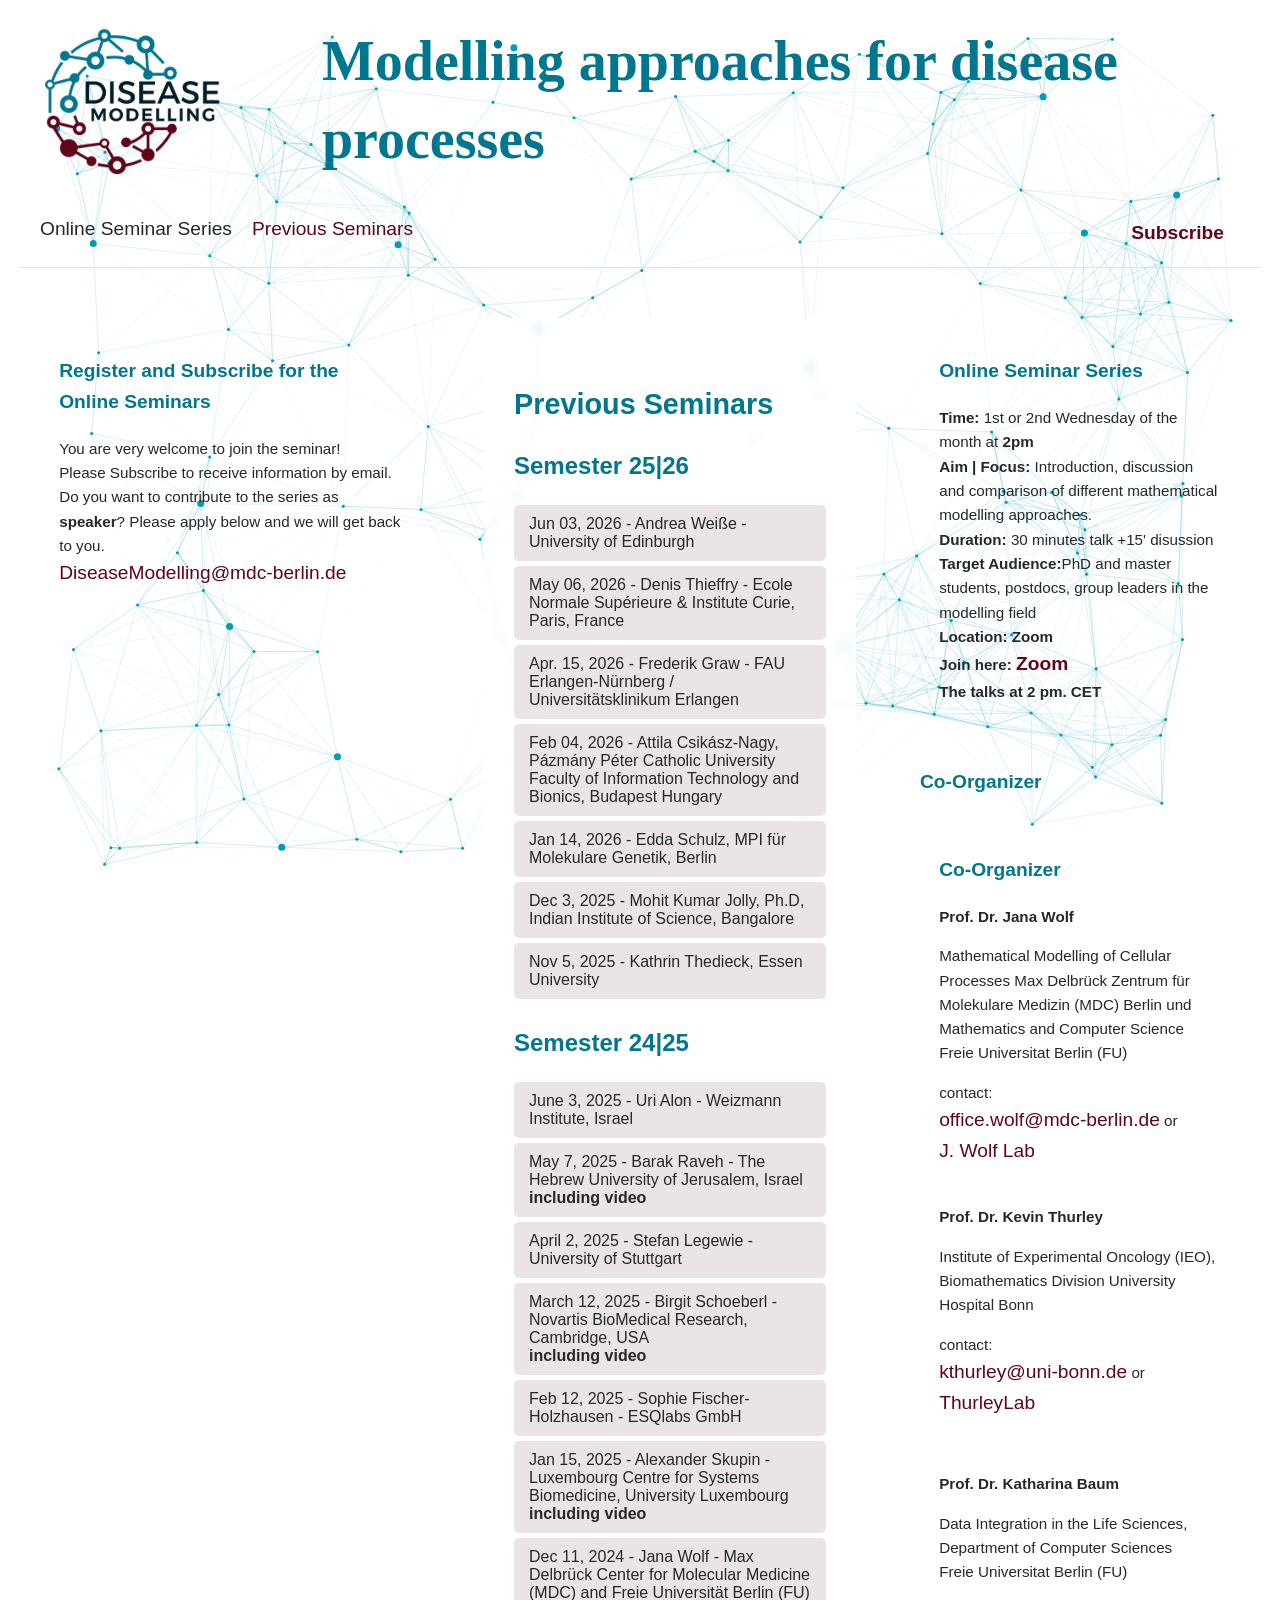
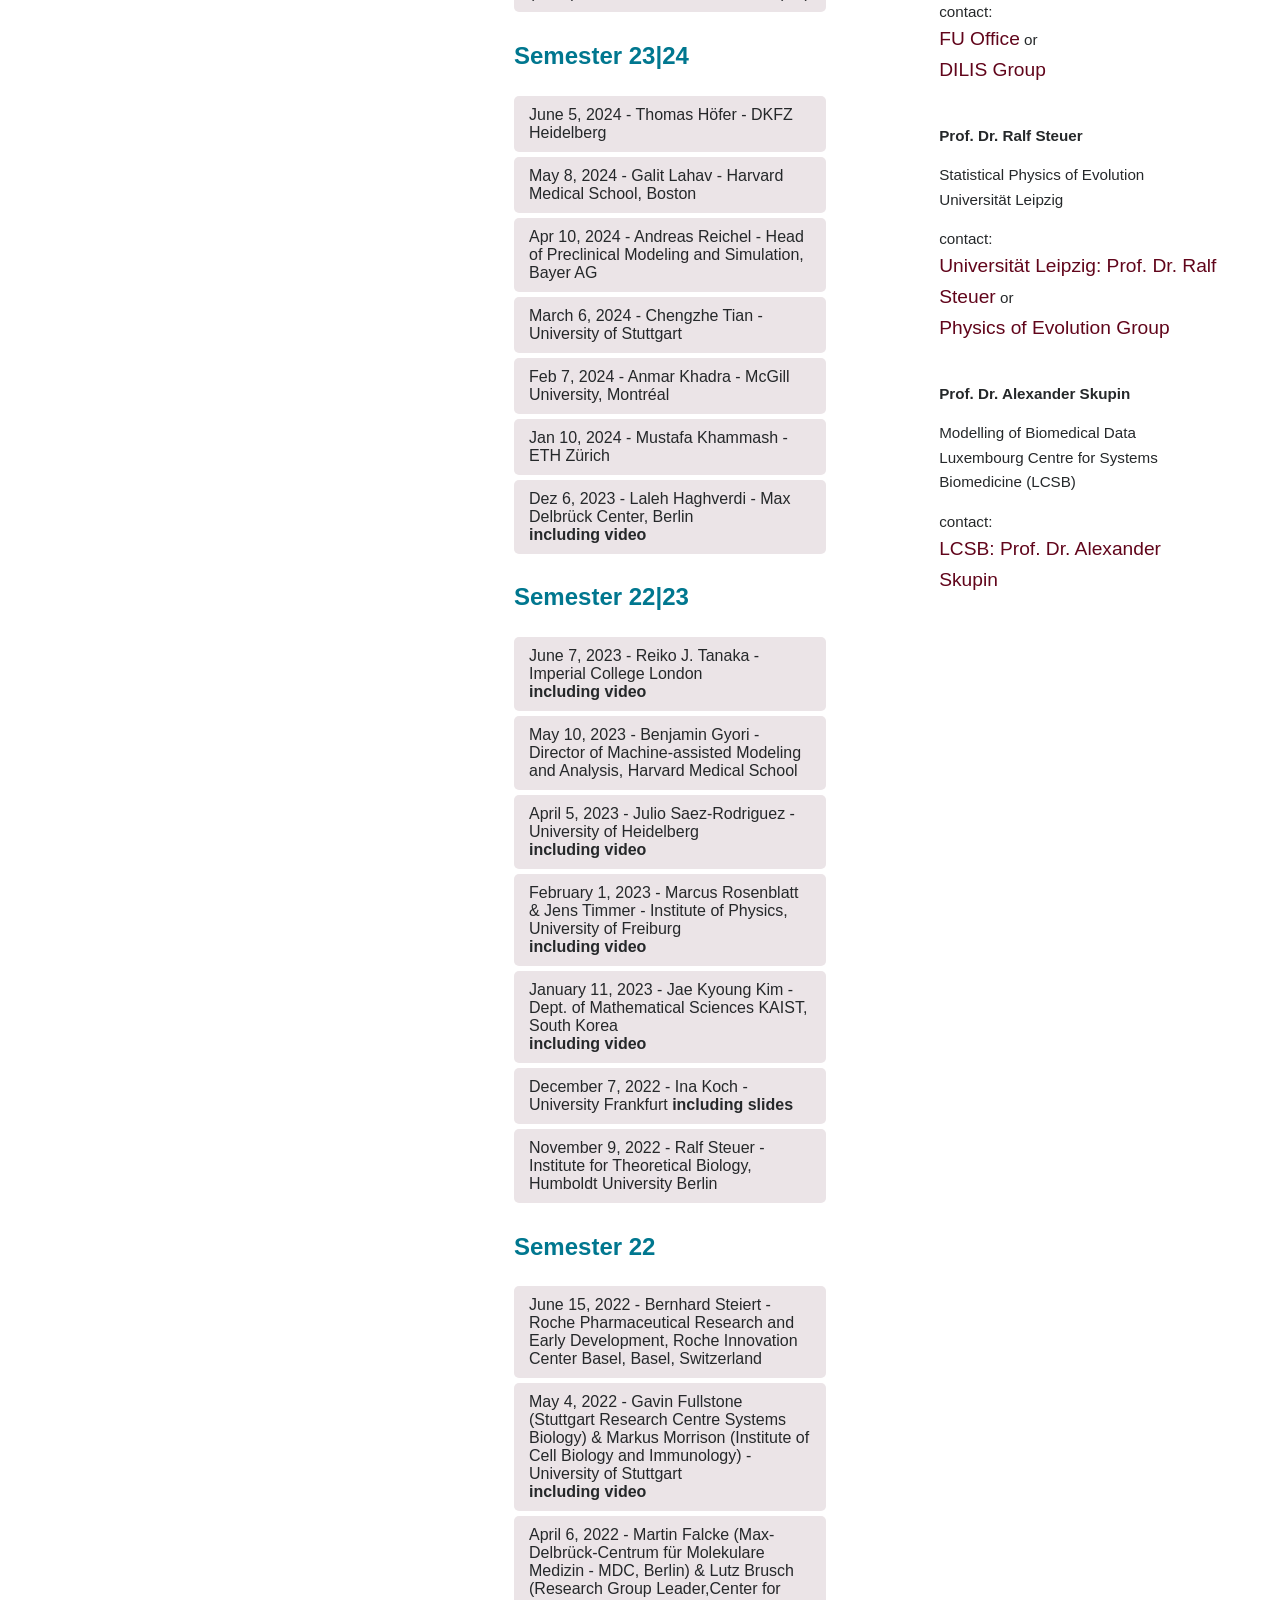
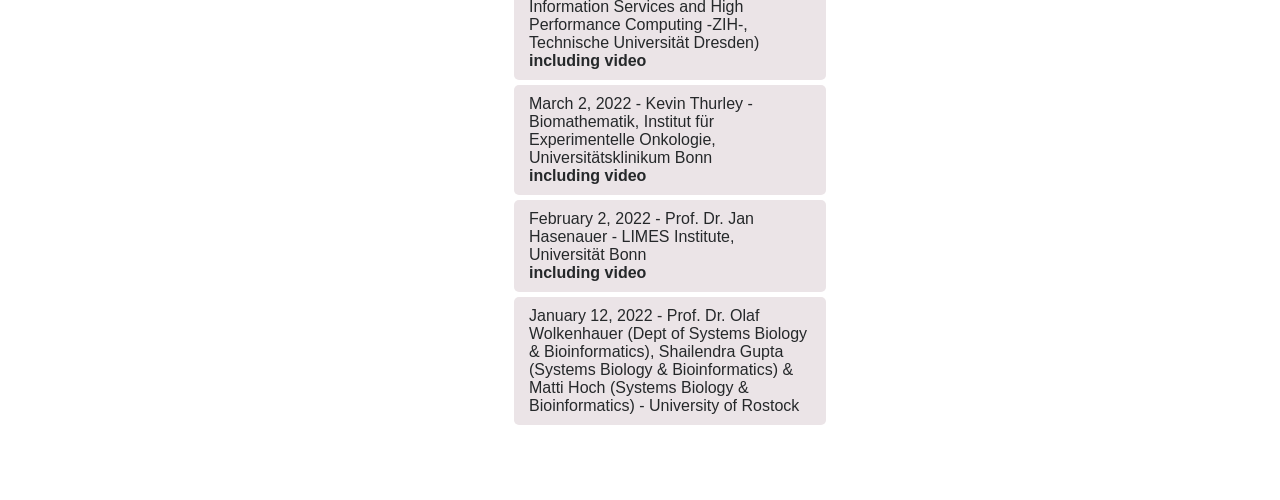
==== docs/Previous-Seminars.html @ eef0dda2 "Update Previous-Seminars.html" ====
<!DOCTYPE html>
<html lang="en">
<head>
    <meta charset="UTF-8">
	<meta name="viewport" content="width=device-width, initial-scale=1.0">
    <title>Previous-Seminars</title>
    <link rel="stylesheet" href="static/css/style.css">
	<!-- Mobile Styles -->
	<link rel="stylesheet" href="static/css/mobile.css" media="screen and (max-width: 1024px)">
</head>

<body>


<!-- Topbar -->
<div class="wrapper">
  <div class="topbar">
    <div class="logo">

      <img class="logo-light"
           src="images/Disease_darkred.png"
           alt="DiseaseModelling Logo">

      <img class="logo-dark"
           src="images/Disease_darkmode.png"
           alt="DiseaseModelling Logo">

      <h1>Modelling approaches for disease processes</h1>

    </div>
  </div>
</div>
  <!-- optional -->

</div>
<!-- Navigation--> 
<nav class="main-nav">
  
    <a class="nav-item "
       href="Online-Seminar-Series.html">
       Online Seminar Series
    </a>
  
    <a class="nav-item active"
       href="Previous-Seminars.html">
       Previous Seminars
    </a>
  
  <a class="nav-item subscribe" href="mailto:DiseaseModelling@mdc-berlin.de">Subscribe</a>
</nav>


<!-- Seitenlayout -->
<div class="page-layout">

  <!-- LINKER BEREICH: Info-Boxen -->
  <aside class="left-info">
    <div class="info-box box-4">
    <p>
    <h3>Register and Subscribe for the Online Seminars</h3>
    You are very welcome to join the seminar!<br>
    Please Subscribe to receive information by email. Do you want to contribute to the series as <strong>speaker</strong>?
    Please apply below and we will get back to you.<br>
    <a href="mailto:DiseaseModelling@mdc-berlin.de">DiseaseModelling@mdc-berlin.de</a>
    </p>
   </div>
  </aside> 

  <!-- MITTE BEREICH: Markdown -->
 <div class="main-content">
    <h1>Previous Seminars</h1>
<h2>Semester 25|26</h2>

<div class="accordion">
          <button class="accordion-button">Jun 03, 2026 - Andrea Weiße - University of Edinburgh</button>
          <div class="accordion-content">
            <p><strong>Location:</strong> Zoom </p>
            <p><strong>Heterogeneity in responses to ribosome-targeting antibiotics mediated by bacterial RNA repair</strong></p>
            <p>RNA repair is critical for cellular function. The Rtc system maintains RNA integrity within the translational machinery of bacteria.</p>
            <p>In <i>E. coli</i>, Rtc expression enables cells to rescue growth and survive treatment by conferring transient resistance to ribosome-targeting antibiotics, yet the mechanisms underpinning this resistance remain obscure.</p>
            <p>Here, we present a computational model of Rtc-regulated repair of translational RNAs. Integrating model predictions with experimental validations, we uncover notable cell-to-cell heterogeneity in rtc expression that impacts on translational capacity, indicating that rtc may induce a form of heteroresistance.</p>
            <p>We moreover identify Rtc targets that may reduce the translational capacity of cells and so potentiate antibiotic effects. Our findings elucidate a complex response underpinning resistance conferred by Rtc, offering alternate routes for addressing resistance in <i>E. coli</i> and other relevant pathogens.</p>
          </div>
        </div>

<div class="accordion">
  <button class="accordion-button"> May 06, 2026 - Denis Thieffry - Ecole Normale Supérieure & Institute Curie, Paris, France </button>
  <div class="accordion-content">
    <p><strong>Location:</strong> <a href="https://mdc-berlin.zoom-x.de/j/64518042731?pwd=amRMmdt6aWBpiXNIidxrbEzr67PYhJ.1">Zoom</a> </p>
    <p><strong>  Reproducible computational modelling of Acute Promyelocytic Leukaemia resistance to Retinoic Acid therapy </strong></p>
	<p> Acute Promyelocytic Leukaemia (APL) arises from an aberrant chromosomal translocation involving the Retinoic Acid Receptor Alpha (RARA) gene, predominantly with the Promyelocytic Leukaemia (PML) or Promyelocytic Leukaemia Zinc Finger (PLZF) genes. <br>
		The resulting oncoproteins block the haematopoietic differentiation program promoting aberrant proliferative promyelocytes. Retinoic Acid (RA) therapy is successful in most of the PML::RARA patients, while PLZF::RARA patients frequently become resistant and relapse.<br>
		Recent studies pointed to various underlying molecular components, but their precise contributions remain to be deciphered. In this respect, we have integrated the main underlying signalling, transcriptional and epigenetic regulatory mechanisms into a mechanistic network model. <br>
		Using a logical formalism, we have demonstrated that this model captures key features of the APL cell responses to RA depending on the genetic background. The explicit inclusion of the histone methyltransferase EZH2 allowed the assessment of its role in the resistance mechanism, distinguishing between its canonical and non-canonical activities. <br>
		The model dynamics was thoroughly analysed using tools integrated in the public software suite maintained by the CoLoMoTo consortium <a href="https://colomoto.github.io/">https://colomoto.github.io/</a>. <br>
		The model serves as a solid basis to assess the roles of novel regulatory mechanisms, as well as to explore novel therapeutical approaches in silico.
    <p><strong><a href="pdf/ThieffryDenis_APL_Modelling_5May2026.pdf" target="_blank">View Presentation (PDF)</a></strong></p>
  </div>
</div>


	 
<div class="accordion">
  <button class="accordion-button"> Apr. 15, 2026 - Frederik Graw - FAU Erlangen-Nürnberg / Universitätsklinikum Erlangen </button>
  <div class="accordion-content">
    <p><strong>Location:</strong> Zoom</p>
    <p><strong>  Deciphering the spatio-temporal dynamics of immune processes </strong></p>
	<p> The development of immune responses in the context of infection, inflammation and malignant diseases represent complex dynamical systems that involve various interacting cell types and processes. 
		Identifying the key processes that determine the generation of successful immune responses and immunotherapeutic approaches requires to decipher the interaction of individual cells and molecular factors across multiple scales in space and time. 
		While advances within experimental techniques and high-throughput data acquisition have increased our ability to study immune processes in an unprecedented level of detail, analysing these data and getting to a mechanistic understanding of the various biological processes involved requires an interdisciplinary approach that combines image analysis, mathematical modelling and improved methods for data analysis.<br>
		In my talk, I will show how combining various biomedical data with data-driven modelling can be used to reveal the interactive dynamics of infection and immunity within tissues, and how spatial factors shape the outcome of these processes. 
	</p>
    <p><strong>  </strong></p>
  </div>
</div>

<div class="accordion">
  <button class="accordion-button">Feb 04, 2026 - Attila Csikász-Nagy, Pázmány Péter Catholic University Faculty of Information Technology and Bionics, Budapest Hungary</button>
  <div class="accordion-content">
    <p><strong>Location:</strong> Zoom</p>
    <p><strong>From Modelling Yeast Cells to Digital Twins for Drug Discovery</strong><p>

    <p> <strong>Abstract:</strong></p>
	This talk will cover two large-scale, spatial stochastic simulations. The first explores yeast colony formation, focusing on cellular interactions and their impact on final colony shape.<br>
	The second investigates protein complex formation, signaling pathway activation, and perturbation by small molecules. <br>
	The simulation results are linked to a deep learning tool for identifying protein targets of small molecules, and a machine learning algorithm that connects molecular-level perturbations in various cell types to organism-level physiological responses. <br>
 
    <p><strong>Biosketch::</strong></p>
    <p>Attila earned his PhD at the Budapest University of Technology and Economics for his work with Béla Novák on mathematical models of cell-cycle regulation.<br>
	  After a brief postdoc in the USA with John Tyson, he led a research group for five years at the Microsoft Research–University of Trento Centre for Computational and Systems Biology and for three years at Fondazione Edmund Mach, both in Italy. <br>
	  From 2012 to 2022, he was a part-time senior lecturer in computational and systems biology at King’s College London. Since 2015, he has worked at Pázmány Péter Catholic University (PPCU) in Hungary, where he leads a systems biology lab studying yeast cells. <br>
	  He has been a full professor and vice-dean for research at PPCU since 2019. That year, he and colleagues founded Cytocast, a PPCU spinout; since 2021, he has served as its CEO, splitting his time between academia and the startup world.
	</p>
  </div>
</div>


	 
<div class="accordion">
  <button class="accordion-button">Jan 14, 2026 - Edda Schulz, MPI für Molekulare Genetik, Berlin</button>
  <div class="accordion-content">
    <p><strong>Location:</strong> Zoom</p>
    <p><strong>From gene titration to dosage compensation: principles of quantitative gene control</strong><p>

    <p> Precise quantitative control of gene activity is essential for human physiology, as evidenced by numerous haplo-insufficient and triplo-sensitive genes and the evolution of sex chromosome dosage compensation mechanisms like X-chromosome inactivation. 
    To experimentally dissect dosage sensitivity, we developed CasTuner, a new epigenome engineering tool that can titrate endogenous gene expression to reveal how dose information is decoded by DNA elements. 
    Here we use CasTuner to investigate how X-chromosomal dosage is sensed to restrict X inactivation to females. Through high-throughput screens, we identified dosage-sensitive X inactivation regulators that govern this female-specificity. To understand how multiple regulators cooperate, we employ dynamic mathematical modeling to compare several model structures for their ability to ensure female-specificity using stochastic simulations. 
    By comparing model simulations with experimental measurements, we reveal a new concept: Two X-linked genes acting as a dosage sensor and feedback regulator cooperate to ensure robust female-specific X inactivation.</p>
  </div>
</div>

<div class="accordion">
  <button class="accordion-button">Dec 3, 2025 - Mohit Kumar Jolly, Ph.D, Indian Institute of Science, Bangalore</button>
  <div class="accordion-content">
    <p><strong>Location:</strong> Zoom</p>
    <p><strong>Interconnected axes of phenotypic plasticity drive cancer cell fitness and worse clinical outcomes</strong><p>

    <p>Phenotypic plasticity is a key driver of metastasis and drug resistance, as it enables cancer cells to adapt reversibly to varying environments without altering their genomic architecture. 
    Different axes of phenotypic plasticity – for instance, metabolic plasticity, lineage switching, immune evasion
    – have been investigated stand-alone, but the mechanisms and implications of their coordination remains unclear. 
    Here, integrating mechanism-based mathematical modeling of underlying regulatory networks with bulk and single-cell transcriptomic data analysis in ER+ breast cancer, we show that these various axes of plasticity function in a coordinated manner, such that the network is composed of two mutually antagonistic “teams” of nodes supporting opposite cellular behaviors. One ‘team’ supports glycolytic, stem-like, hybrid epithelial/mesenchymal or mesenchymal, drug-resistant, and basal-like cell-state, while the other ‘team’ supports oxidative phosphorylation, non-stem-like, epithelial, drug-sensitive, and lumina-like cell-state. Importantly, coordinated activation of more than one axis of plasticity, but not for each axis alone, associates with worse clinical outcomes in TCGA and METABRIC ER+ breast cancer cohorts. Together, these results suggest that cancer cell fitness is enhanced by coordinated switching of cell-state along multiple axes of plasticity simultaneously.</p> 

    <p><strong>Biosketch</strong></p>

    <p>Mohit is an Associate Professor in Department of Bioengineering at Indian Institute of Science, Bangalore.</p> 
    He obtained his Bachelors and Masters from IIT Kanpur and PhD from Rice University, all in Bioengineering.<br>
    <p>His group integrates multi-scale mathematical models and single-cell multi-omics analysis to understand the dynamics of phenotypic plasticity and heterogeneity driving cancer metastasis and drug resistance. 
    He has been honoured as an Outstanding Young Alumnus of both his alma maters – IIT Kanpur (2022) and Rice University (2024). 
    He has received the prestigious ICTP (International Center for Theoretical Physics) 2023 Prize and the coveted Arthur Winfree Prize 2025 by the Society for Mathematical Biology. He is the current Editor-in-Chief of NPJ Systems Biology & Applications.</p>
  </div>
</div>

<div class="accordion">
  <button class="accordion-button">Nov 5, 2025 - Kathrin Thedieck, Essen University</button>
  <div class="accordion-content">
    <p><strong>Location:</strong> Zoom</p>
    <p><strong> Systems approaches to metabolic signaling in cancer: integrating nutrient networks, drug interventions and environmental chemicals to develop predictive markers for therapy response and quality of life</strong><p>

    <p> Prof. Dr. Kathrin Thedieck, Lab for Metabolic Signaling  

    <p> (1) Department Metabolism, Senescence and Autophagy, Research Center One Health Ruhr, University Alliance Ruhr & University Hospital Essen, University Duisburg-Essen, Germany.<p>

    <p> (2) Center of Medical Biotechnology, Faculty of Biology, University Duisburg-Essen, Germany.<p>

    <p> (3) German Cancer Consortium (DKTK), partner site Essen/Duesseldorf, Heidelberg, Germany.<p>

    <p> (4) West German Cancer Center, University Hospital Essen, Essen, Germany.<p>



    In the Lab for Metabolic Signaling at the Research Center One Health Ruhr, we investigate how environmental factors – in particular nutrients and chemical stressors – influence cellular signaling, metabolism and stress responses. Focusing on signaling networks centered on the metabolic master regulator and cancer driver mTOR (mechanistic target of rapamycin), our central goal is to understand the mechanisms via which environmental cues modulate disease course and therapy response in cancer and rare neurodevelopmental conditions. Our research is at the center of a modern molecular understanding of One Health, aiming to elucidate the mode of action via which nutrient status, drug therapies and environmental chemicals that act on the hormone system and metabolism (so called metabolism disrupting chemicals, MDC) impinge on disease-relevant signaling networks and harm human health. To tackle this challenge, we take a multidisciplinary approach that combines mechanistic cell biological and biochemical studies with the development of new analytical approaches for integrated proteo-metabolomics, and systems modeling to integrate data at mechanistic and multi-omics scale [1,2]. With the H2020 MESI-STRAT and BMFTR BALANCE-ET consortia we investigate molecular mechanisms of metabolic signaling and therapy response. In longitudinal breast cancer cohorts, we study the linkage between shifted tumor and whole-body metabolism and long term survivorship, relapse, and quality of life during and after endocrine therapies. Within the PARC consortium, we discover mechanisms of action for MDCs and translate our findings to analytical methods for medium and high throughput screening of the metabolism disrupting potential of chemicals [3]. I will present our latest analytical developments and examples for their application.

    <p> Literature:<p>  

    <p> [1] Finding new edges: systems approaches to MTOR signaling. Heberle et al.. Biochem Soc Trans. 2021 doi: 10.1042/BST20190730. PMID: 33544134<p>

    <p> [2] ODE-based models of signaling networks in autophagy. Galhuber M & Thedieck K Current Opinion in Systems Biology, 2024, doi.org/10.1016/j.coisb.2024.100519.<p>

    <p> [3] Development of new approach methods for the identification and characterization of endocrine metabolic disruptors-a PARC project. Braeuning et al. Front Toxicol. 2023. doi:[10.3389/ftox.2023.1212509](10.3389/ftox.2023.1212509). PMID: 37456981<p>

    <p>Visit <a href="https://metabolic-signaling.eu/">Metabolic-Signaling</a> to find out more about our work.</p>

    <p><strong>Biosketch</strong></p>  

    <p>Kathrin Thedieck</p>  

    <p><strong>Lab for Metabolic Signaling</strong></p>  

    <p>Department Metabolism, Senescence and Autophagy, Research Center One Health Ruhr, University Alliance Ruhr & University Hospital Essen, University Duisburg-Essen, Germany Freiburg Materials Research Center (FMF), University of Freiburg, Germany</p>

    <p><strong>correspondence</strong><a href="mailto:kathrin.thedieck@uni-due.de">kathrin.thedieck@uni-due.de</a> </p>

    <p>K. Thedieck and her team pioneer systems approaches to investigate metabolic signaling through the kinase mTOR, a master regulator of metabolic control in cancer. 
    Her research combines biochemical, analytical and computational methodologies to translate mechanistic understanding into marker panels to detect metabolic stress and improve therapy outcomes.</p>

    <p> Thedieck studied in Münster (DE) and Strasbourg (FR) and received her PhD degree in 2005 at the Helmholtz Centre for Infection Research (HZI) in Braunschweig (DE). 
    As a postdoc she worked with Michael N. Hall in Basel (CH) and became in 2008 group leader at the University of Freiburg (DE). 
    In 2013, she joined the University of Groningen (NL) as an Adjunct Professor for metabolic signaling. In 2019, she chose to accept the chair for Biochemistry at Innsbruck University (AT). 
    Since 2024, K. Thedieck heads the Department for Metabolism, Senescence and Autophagy at the Research Center One Health of the Ruhr Alliance and University Clinic Essen (DE). 
    She continues to coordinate systems oncology consortia, among them the H2020 MESI-STRAT and BMFTR BALANCE-ET focusing on tumor metabolism and personalized therapies in breast cancer. 
    K. Thedieck received numerous calls for professorship, fellowships and prizes including awards from the German TS Foundation (2017) and the Klüh foundation (2024) for her research into new therapies for Tuberous Sclerosis Complex, 
    and the ERC Advanced Grant BEYOND STRESS.</p>

    <p><strong>Find out more on</strong> <a href="https://www.metabolic-signaling.eu/">www.metabolic-signaling.eu</a>.</p>
  </div>
</div>

<h2>Semester 24|25</h2>
<div class="accordion">
  <button class="accordion-button">June 3, 2025 - Uri Alon - Weizmann Institute, Israel</button>
  <div class="accordion-content">
    <p><strong>Location:</strong> Zoom</p>
    <p><strong> Simplifying inflammation and fibrosis </strong><p>

    <p>Fibrosis – or excess scarring – is pathology that cuts across medicine. Preventing and reversing fibrosis is an unmet medical need. 
    In this whiteboard talk, we will present experiments guided by a mathematical model to understand principles of fibrosis. 
    We will see how this helps to identify new targets, which led to two preclinical treatments that reverse fibrosis in mice heart and liver.</p>

    <p><strong>Biosketch:</strong></p> 
    <p><strong>Education:</strong></p>
    <p>1997-1999 Post-Doctoral Fellow with S. LeiblerDept. Molecular Biology,<br>
    Princeton University1992-1996 Ph.D., Physics, <br>
    Weizmann Institute of Science1989 M.Sc., Physics, <br>
    Hebrew University of Jerusalem1986-1989 B.Sc., Physics and Mathematics, <br>
    Hebrew University of Jerusalem</p>
    <p><strong>Employment:</strong></p>
    <p>2000-2004 Senior Scientist, Dept. Molecular Cell Biology (joint membership at Dept. Physics of Complex Systems), <br>
    Weizmann Institueof Science 2004 -Associate Professor, Dept. Molecular Cell Biology (joint membership at Dept. Physics of Complex Systems), <br>
    Weizmann Institueof Science 2008-2010 Visiting Professor, Dept. Systems Biology, <br>
    Harvard Medical School 2008-Full Professor, Dept. Molecular Cell Biology, <br>
    Weizmann Institute of Science</p>

    <p><strong>Teaching experience:</strong></p>
    <p>2000-2008 Developed and taught 'Systems Biology' graduate course, together with N. Barkai, for biology, physics and bioniformaticstracks, Weizmann Institute of Science </p>
    <p><strong>Research Interests:</strong></p>
    <p>Systems Biology. Experimental and theoretical study of protein networks. Design principles of genetic circuits. Physics of biological systems.</p>
  </div>
</div>

<div class="accordion">
  <button class="accordion-button">May 7, 2025 - Barak Raveh - The Hebrew University of Jerusalem, Israel<br> <strong>including video </strong> </button>
  <div class="accordion-content">
    <p><strong>Location:</strong> Zoom</p>
    <p><strong> Bayesian metamodeling of complex biomolecular processes in living cells </strong><p>

    <p>Bayesian metamodeling is a divide-and-conquer approach for the integrative modeling of complex biological systems and processes. 
    Instead of constructing a single centralized model based on all available data, we statistically couple a set of input models, each leveraging distinct data types and mathematical representations. 
    Through this modularity, we can combine models that describe different facets of the system across multiple scales and levels of granularity. 
    For example, we can integrate a network model based on protein-protein interaction data, a molecular simulation based on biochemical data, and a mathematical model based on electrophysiological data. 
    We illustrate the benefits and practical challenges of Bayesian metamodeling for modeling two complex cellular processes. 
    In the context of transport between the cytoplasm and the nucleus, Bayesian metamodeling bridges the gap between transport through individual nuclear pore complexes and an entire cell, thereby resolving disparities between experimental data and computational predictions. 
    In the context of T-cell signaling, Bayesian metamodeling unravels the dynamic nanoscale organization of molecules at the immune synapse during the initial stages of T-cell activation by foreign antigens, as discerned from high-resolution imaging data, revealing microscopic mechanisms underlying swift, accurate, precise, and robust immune response. 
    By embracing a decentralized approach to the integrative modeling process, Bayesian metamodeling yields more comprehensive, precise, and accurate descriptions, effectively contextualizing input models, resolving conflicting information, and, crucially, 
    fostering collaborative scientific inquiry by providing a robust framework for sharing expertise, resources, data, and models.</p>

    <p><strong>Biosketch:</strong></p> 
    <p>Barak Raveh is a senior researcher in the School of Computer Science and a member of the Computational Biology Program at the Hebrew University of Jerusalem, where his lab develops integrative, multiscale modelling approaches for dynamic biological systems. 
    Previously, he completed his post-doctoral training with Andrej Sali at the University of California, San Francisco, developing integrative modeling methodologies and applying then to study nucleocytoplasmic transport. 
    He earned his PhD jointly at the Hebrew University’s Department of Molecular Genetics and Tel Aviv University’s School of Computer Science, working with Ora Schueler-Furman and Dan Halperin on Rosetta-based algorithms for peptide–protein docking and protein motion. 
    Earlier, he obtained an MSc in Computational Biology from the Weizmann Institute under Gideon Schreiber and Ronen Basri, following a BSc in Computational Biology from the Hebrew University.</p>

    <p><strong>Video embedden!!!</strong></p> 
  </div>
</div>

<div class="accordion">
  <button class="accordion-button">April 2, 2025 - Stefan Legewie - University of Stuttgart </button>
  <div class="accordion-content">
    <p><strong>Location:</strong> Zoom</p>
    <p><strong> Modeling the deregulation of alternative splicing in disease </strong><p>

    <p>Alternative pre-mRNA splicing is an essential step in human gene regulation, and mutation- induced aberrant splicing is frequently found in diseases and therapy resistance. 
    Splicing regulation is highly dependent on sequence and cellular context, posing a challenge to predict outcomes of splicing-related disease mutations. 
    In my talk, I will outline how we use kinetic modeling to derive the underlying quantitative principles, describing splice site competition and downstream effects on a wide spectrum of splice isoforms. 
    These models are trained based on high-throughput mutagenesis and genome-wide RNA sequencing data to identify cis-acting mutations and trans-acting RNA-binding proteins that contribute to tumorigenesis, cancer therapy resistance and retinopathies. 
    Taken together, our mechanistic models provide insights into context-dependent complex isoform changes and cryptic splice site activation in health and disease.</p>

    <p><strong>Biosketch:</strong></p> 
    <p>Stefan Legewie studied Biochemistry and did his PhD in Biophysics with Hanspeter Herzel at the Humboldt University of Berlin, focusing on mathematical modeling of signaling pathways. 
    After a brief stay at the German Cancer Research Center, he moved to the newly founded Institute of Molecular Biology (IMB) in Mainz as an independent research group leader. 
    Since 2020 he is Professor for Systems Biology at the University of Stuttgart. His research focuses on the quantitative analysis of gene expression, covering the regulation of alternative splicing and cellular decision making in the TGFb/SMAD signaling pathway.</p>

  </div>
</div>

<div class="accordion">
  <button class="accordion-button">March 12, 2025 - Birgit Schoeberl - Novartis BioMedical Research, Cambridge, USA<br> <strong>including video</strong> </button>
  <div class="accordion-content">
    <p><strong>Location:</strong> Zoom</p>
    <p><strong> The Critical Role of Mechanistic Disease Understanding in Drug Development </strong><p>

    <p> In the rapidly evolving landscape of drug development, a deep mechanistic understanding of disease biology is paramount. 
        QSP modeling integrates biological, pharmacological, and clinical data to create comprehensive, mechanistic models of disease. 
        These models enable researchers to simulate and predict the behavior of complex biological systems, providing invaluable insights into disease progression and drug interactions. 
        By leveraging QSP models, we can evaluate potential therapeutic targets, optimize drug design, dosing regimens, and predict patient-specific responses.
        This talk will explore the  role of Quantitative Systems Pharmacology (QSP) models of disease and their impact on the drug development process. </p>

    <p><strong>Biosketch:</strong></p> 
    <p>  Birgit Schoeberl is the Global Head of Modeling and Simulation and Data Science at Novartis BioMedical Research in Cambridge, USA. 
    Her team focuses on leveraging Machine Learning/Artificial Intelligence (ML/AI), Quantitative Systems Pharmacology, and Physiologically Based Pharmacokinetic (PBPK) modeling to accelerate the discovery and clinical development of novel drug candidates. 
    Currently, she is also leading the GenAI initiatives across Biomedical Research. Prior to Novartis Birgit worked for GNS Healthcare and was a founding member of Merrimack Pharmaceuticals. 
    She holds a Ph.D. in Biological Engineering from the Max-Planck Institute in Magdeburg, Germany, and completed a postdoctoral fellowship at MIT. 
    Throughout her career, she has been passionate about integrating diverse computational approaches into the drug development process.</p>
    <p><strong>Video</strong></p>
    <figure class="video-figure">
      <video class="content-video" controls>
      <source src="../../static/videos/my_video.mp4" type="video/mp4">
      Dein Browser unterstützt dieses Video nicht.
      </video>
      <figcaption>My caption text here</figcaption>
    </figure>
  </div>
</div>

<div class="accordion">
  <button class="accordion-button">Feb 12, 2025 - Sophie Fischer-Holzhausen - ESQlabs GmbH</button>
  <div class="accordion-content">
    <p><strong>Location:</strong> Zoom</p>
    <p><strong> Physiologically based kinetic modeling for maternal and female reproductive health </strong><p>

    <p> The women’s health gap refers to the inequities in healthcare between women and men, ranging from healthcare access to the research and limited understanding of sex-specific health needs.
      This presentation aims to demonstrate how Physiologically Based Kinetic (PBK) models can be effectively tailored to female physiology. 
      PBK offers a mechanistic framework for simulating absorption, distribution, metabolism, and excretion (ADME) processes while accounting for female-specific physiological and anatomical characteristics. 
      Through two examples, this presentation will illustrate how this modelling approach can be leveraged to address critical gaps in women’s health research. </p>
    <p> 1.  Pregnancy-PBK (p-PBK) modeling: PBK modeling serves as a valuable tool to predict maternal and fetal exposure to xenobiotic and endobiotic compounds. 
      These predictions have various applications. In drug development, p-PBK modeling can support dose optimization for pregnant populations. 
      Additionally, p-PBK models can aid in assessing the risks of chemical exposure during gestation. 
      We developed a framework for PBK modelling, available in the Open Systems Pharmacology Suite, that provides different complexities of fetal model structure and can account for growth of maternal and fetal organs during long-term exposure/treatments.
    </p>
    <p> 2.  Female reproductive tract (FRT) PBK modeling: Incorporating a detailed representation of the physiology and anatomy of the female reproductive tract can enhance the development of drugs administered via vaginal and uterine routes as well as systemic treatments where the FRT is the target. 
    To support drug development —whether the FRT is central to the drug delivery route or presents the target tissue—we are developing a detailed PBK model of the female reproductive tract, which we are validating with levonorgestrel. Both examples highlight how PBK modeling can address critical gaps in women’s health, from optimizing drug dosing during pregnancy to enhancing treatments targeting the female reproductive tract. 
    Applications extend to rationalizing risk-assessment, studying preeclampsia, microbiome-drug interactions, hormonal fluctuations, and postmenopausal changes, supporting personalized medicine and advancing women’s healthcare.
    </p>

    <p><strong>Biosketch:</strong></p> 
    <p>  Sophie Fischer-Holzhausen, PhD, is a Scientist in Systems Pharmacology at ESQlabs. Her work focuses on advancing computational modeling approaches to address questions in women’s health. </p>
    <p>  In 2019, Sophie graduated with a master’s degree in Biophysics from Humboldt University Berlin. During her studies, she began exploring the intersection between computational science and female physiology, working on a systems biology approach to investigate the regulation of the human menstrual cycle </p>
    <p>  After graduation, Sophie got the opportunity to continue working in this field by joining the Institute of Informatics at the University of Bergen, Norway, as a PhD candidate. 
    Supervised by Prof. Susanna Röblitz, she contributed to the development and extension of mathematical models describing the endocrine regulation of the female reproductive system. 
    In early 2023, Sophie submitted her PhD thesis, "A Matter of Timing – A Modeling-Based Investigation of the Dynamic Behavior of Reproductive Hormones in Girls and Women." - just in time to join AstraZeneca as a Pharmacometrician. 
    Her PhD research included studies demonstrating the potential applications of menstrual cycle models in clinical and pharmaceutical settings, as well as methodological advancements in parameterizing complex models despite limited data availability. </p>
    <p>  In early 2024, she transitioned to ESQlabs, where she now focuses on projects related to female-specific health concerns. 
    Sophie is not only advancing physiologically based kinetic (PBK) modeling strategies but also promotes modeling and simulation to enhance women’s health. </p>

  </div>
</div>

<div class="accordion">
  <button class="accordion-button">Jan 15, 2025 - Alexander Skupin - Luxembourg Centre for Systems Biomedicine, University Luxembourg<br> <strong>including video</strong> </button>
  <div class="accordion-content">
    <p><strong>Location:</strong> Zoom</p>
    <p><strong> Multiscale biology in Parkinson’s disease </strong><p>

    <p> Parkinson’s disease (PD) is the second most prevalent neurodegenerative disease characterized by the loss of dopaminergic neurons in the substantia nigra pars compacta.  Despite intense research our understanding of the underlying disease mechanisms are still incomplete. 
    The talk will showcase how multiscale biology approaches combining longitudinal multiomics experiments of PD patient derived induced pluripotent stem cells with subsequent data integration and mechanistic modelling allows for new insight into disease development. 
    From experimental data, we identify an underlying core network of PD consisting of known and new disease pathways including new candidates for intervention strategies. Two major impairments are mitochondrial dysfunction and dysregulation of calcium signaling. 
    To investigate the crosstalk between these two essential pathways in neurodegeneration, we performed mechanistic multiscale modelling, thermodynamic characterization, and validation experiments to identify an optimal regime for the energetics of cell regulation. </p>

    <p><strong>Video embedden!!!</strong></p>
  </div>
</div>

<div class="accordion">
  <button class="accordion-button">Dec 11, 2024 - Jana Wolf - Max Delbrück Center for Molecular Medicine (MDC) and Freie Universität Berlin (FU) </button>
  <div class="accordion-content">
    <p><strong>Location:</strong> Zoom</p>
    <p><strong> Modeling Signal Transduction and Gene Expression in Cancer: From Information Processing to Patient Specific Models </strong><p>

    <p>Signaling pathways regulate the response of cells to external stimuli and can lead to changes in cell fate, e.g. from apoptosis to survival. 
    Important examples are the NF-κB and p53 pathways, both of which are critically involved in the regulation of cell fate decisions after DNA damage and involved in tumor development and treatment. 
    I will here concentrate on models of the NF-kB pathway, discuss the regulation properties underlying complex dynamics and address the elucidation of the cross-talk between the NF-κB and p53 pathway by applying a sub-population-based modeling approach using single cell time-resolved data. 
    I will bridge from the understanding of individual signaling pathways to disease- and patient-specific models with a focus on Diffuse Large B Cell Lymphoma (DLBCL). 
    Important points to address are how to expand and merge pathway models, map disease alterations and derive patient-specific models. </p>


  </div>
</div>

<h2>Semester 23|24</h2>
<div class="accordion">
  <button class="accordion-button">June 5, 2024 - Thomas Höfer - DKFZ Heidelberg </button>
  <div class="accordion-content">
    <p><strong>Location:</strong> Zoom</p>
    <p><strong> Therapy Guided by p53 Dynamics in Single Cells </strong><p>

    <p> Mutations continuously accumulate in somatic tissues and may become selected to drive clonal growth. 
    Typically, we only observe an end result of this evolutionary process – a malignant tumor. 
    In this talk, I will introduce mathematical inference approaches my group has developed to reconstruct the evolutionary dynamics of individual tumors, focusing on cancers of the nervous and hematopoietic systems. 
    Our findings shed light on homeostatic mechanisms that prevent the selection of oncogenic drivers in normal renewing tissues and on the nature of selection pressures encountered by evolving tumors. 
    I will provide an example of how insight into tumor evolution can inform treatment decisions. </p>
  </div>
</div>

<div class="accordion">
  <button class="accordion-button">May 8, 2024 - Galit Lahav - Harvard Medical School, Boston </button>
  <div class="accordion-content">
    <p><strong>Location:</strong> Zoom</p>
    <p><strong> Somatic evolution of cancer: From inference to intervention </strong><p>

    <p> Individual human cancer cells often show different responses to the same treatment. 
    In this talk I will share the quantitative experimental approaches my lab has developed for studying the fate and behavior of human cells at the single-cell level. 
    I will focus on the tumor suppressor protein p53, a transcription factor controlling genomic integrity and cell survival. 
    In the last several years my lab has established the dynamics of p53 (changes in its levels over time) as an important mechanism controlling gene expression and cellular outcomes. 
    Specifically, DNA double strand breaks trigger a series of p53 oscillations  allowing DNA repair and recovery, while modulation of p53 dynamics into a sustained response activates genes in terminal programs, including apoptosis and senescence. 
    I will present recent studies from the lab demonstrating how studying the p53 response toradiation and chemotherapy in single cells can guide the design and schedule of combinatorial therapy. 
    I will also present new findings suggesting that p53's post-translational modification state is altered between its first and second pulses of  expression, and the effects these have on gene expression programs over time. </p>
  </div>
</div>

<div class="accordion">
  <button class="accordion-button"> Apr 10, 2024 - Andreas Reichel - Head of Preclinical Modeling and Simulation, Bayer AG </button>
  <div class="accordion-content">
    <p><strong>Location:</strong> Zoom</p>
    <p><strong> Transforming the discovery and development of targeted protein degraders through application of a comprehensive PK/PD modeling framework </strong><p>

    <p> Targeted protein degradation is an emerging new therapeutic concept that attracts an enormous interest with currently more than twenty compounds in clinical trials. 
    As opposed to conventional target protein inhibitors, it is characterized by a much more complex mode of action with simultaneous kinetics of the drug molecule as well as the target protein, followed by the dynamics of ternary complex formation and target degradation and the subsequent downstream pharmacological responses. 
    The simultaneous occurrence of these processes requires integrative PK/PD modeling to fully comprehend and predict the actions and effects of targeted protein degraders. 
    We therefore have developed a comprehensive mechanistic PK/PD modeling framework that, starting with accurate description of biochemical and cellular degradation in vitro data, allows a priori predictions of target protein degradation profiles in vivo as rational guidance in degrader projects. 
    Our predictions have become a key component of the design of in vivo studies aimed to demonstrate target degradation in animal PD models. 
    They facilitate the optimization and selection of <br>
    i) the most suitable compounds,<br>
    ii) the doses and schedules with the highest likelihood for reaching the desired effect level, and <br>
    iii) the optimal time points for measuring PK and PD. <br>
    The talk will introduce the transformative power of the modeling framework using case examples which illustrate its application for compound progression and the translational understanding of targeted protein degraders. </p>

  </div>
</div>

<div class="accordion">
  <button class="accordion-button"> March 6, 2024 - Chengzhe Tian - University of Stuttgart </button>
  <div class="accordion-content">
    <p><strong>Location:</strong> Zoom</p>
    <p><strong> Towards a single-cell longitudinal characterization of cancer therapeutic resistance </strong><p>

    <p> Despite the increasing number of effective anti-cancer therapies, successful treatment is limited by the development of drug resistance. 
    While the contribution of genetic factors to drug resistance is undeniable, little is known about how drug-sensitive cells first evade drug action to proliferate in drug. 
    Here we track the responses of thousands of single melanoma cells to BRAF inhibitors and show that a subset of cells escapes drug via non-genetic mechanisms within the first three days of treatment. 
    Cells that escape drug rely on ATF4 stress signaling to cycle periodically in drug, experience DNA replication defects leading to DNA damage, and yet out-proliferate other cells over extended treatment. 
    Together, our work reveals just how rapidly melanoma cells can adapt to drug treatment, generating a mutagenesis-prone subpopulation that expands over time. </p>

  </div>
</div>

<div class="accordion">
  <button class="accordion-button"> Feb 7, 2024 - Anmar Khadra - McGill University, Montréal </button>
  <div class="accordion-content">
    <p><strong>Location:</strong> Zoom</p>
    <p><strong> Characterizing Neural Signaling in Neuropathic Pain Using Computational Modeling </strong><p>

    <p>  Neuropathic pain is a complex condition with a huge unmet medical need. 
    Owing to our incomplete understanding of its perplexing pathology, current therapeutic strategies for treating neuropathic pain remain limited in their efficacy. 
    Computational modeling has emerged as a promising tool to unravel the intricate neural mechanisms underlying neuropathic pain; it has significantly advanced our knowledge of the molecular, cellular, and neural network-level signaling pathways underpinning the disease. 
    The integration of this approach with experimental methods has indeed yielded crucial insights into neuropathic pain pathophysiology, with great potential to inform novel pharmacological and neurostimulation-based treatments for the disease. 
    In this talk, I will provide an overview of our recent computational modeling work that has allowed us to define the role of certain ionic currents in altering neural responses implicated in neuropathic pain. </p>

  </div>
</div>

<div class="accordion">
  <button class="accordion-button">Jan 10, 2024 - Mustafa Khammash - ETH Zürich</button>
  <div class="accordion-content">
    <p><strong>Location:</strong> Zoom</p>
    <p><strong> The Architecture of Biological Adaptation: Deciphering the Balancing Acts Behind Health and Disease </strong><p>

    <p> This presentation delves into the concept of 'robust perfect adaptation' in biological systems, a fundamental mechanism enabling organisms to maintain homeostasis amidst diverse environmental stimuli. 
    We explore how this adaptive resilience is pivotal for health, with its failure often leading to disease states. 
    Focusing on Calcium homeostasis as a case study, the talk will elucidate the essential structural constraints in biological networks that facilitate robust adaptation. 
    These constraints represent universal principles governing biological function and adaptation. 
    The discussion extends to the implications of these findings in systems and synthetic biology, emphasizing the potential to transcend specific system implementations. 
    By understanding the underlying principles of biological adaptation, we can gain comprehensive insights into regulatory complexities in both health and disease. </p>

  </div>
</div>

<div class="accordion">
  <button class="accordion-button"> Dez 6, 2023 - Laleh Haghverdi - Max Delbrück Center, Berlin<br> <strong>including video</strong> </button>
  <div class="accordion-content">
    <p><strong>Location:</strong> Zoom</p>
    <p><strong> Inference of temporal dynamics from single-cell high-throughput data </strong><p>

    <p> For several biological processes e.g., development, cell differentiation and disease progression, researchers are interested in understanding the temporal sequence of molecular events, and how they lead to certain final observations on the system. 
    I will discuss a few approaches of dynamical inference from one or a few snapshots of high-throughput single-cell measurements, covering cell state velocities, and response pseudotime inference from time-series data in our recent publications. </p>
    <p><strong> EMBEDD VIDEO!!! </strong></p>
  </div>
</div>

<h2>Semester 22|23</h2>
<div class="accordion">
  <button class="accordion-button"> June 7, 2023 - Reiko J. Tanaka - Imperial College London<br> <strong>including video</strong> </button>
  <div class="accordion-content">
    <p><strong>Location:</strong> Zoom</p>
    <p><strong> From mechanisms to prediction: Designing personalised treatment strategies for eczema </strong><p>

    <p> Atopic dermatitis (or eczema, AD) is the most common inflammatory skin disease characterised by inflamed, dry and itchy skin leading to substantial quality of life impairment and significant socioeconomic impact. 
    Designing personalised treatment strategies for AD is challenging, given the apparent unpredictability and large variation in AD symptoms and treatment responses within and across individuals. 
    A first step toward developing personalised treatment strategies is to better predict the consequences of possible treatments at an individual level, rather than at population level, to deal with the variability across patients.</p>
    <p> We developed a mechanistic model of AD pathogenesis which provided a coherent mechanistic explanation of the dynamic onset, progression, and prevention of AD, as a result of interactions between skin barrier, immune responses and environmental stressors. 
    Model predictive control using the mechanistic model suggested a possibility for designing personalized treatment strategies. 
    We also adapted the structure of the mechanistic model to real patient data and developed a Bayesian mechanistic model tailored to each individual, that can predict the next day’s AD severity score given their score and treatments used on that day. </p>
    <p> I would like to discuss hopes and challenges in designing personalized treatment strategies, for which detailed dynamic data is required but not often available.</p>
    <figure class="video-figure">
      <video class="content-video" controls>
      <source src="../static/videos/13_eMed Seminar_Tanaka_ June 07 2023.mp4" type="video/mp4">
      Dein Browser unterstützt dieses Video nicht.
      </video>
      <figcaption>Video</figcaption>
    </figure>
  </div>
</div>

<div class="accordion">
  <button class="accordion-button"> May 10, 2023 - Benjamin Gyori - Director of Machine-assisted Modeling and Analysis, Harvard Medical School </button>
  <div class="accordion-content">
    <p><strong>Location:</strong> Zoom</p>
    <p><strong> Scaling up mechanistic modeling of disease processes using automated knowledge assembly </strong><p>

    <p> Computational models of biological mechanisms take substantial human effort to construct and rarely scale to the level of omics datasets, while statistical approaches often do not make use of prior knowledge about mechanisms. 
    At the same time, scientific knowledge is rapidly evolving with about 1.4 million new publications in biomedicine per year. 
    To address these challenges, I present INDRA, an automated knowledge assembly system that integrates multiple text-mining approaches to process scientific literature combined with human-curated databases. 
    INDRA standardizes knowledge extracted from these sources, systematically corrects errors, resolves redundancies, infers missing information, and introduces explicit probability models and machine-learned estimators of confidence to create a coherent knowledge base, up to the scale of all available literature. 
    Detailed simulation models, causal networks, and knowledge graphs are generated from this assembled knowledge to support further analysis. I will present applications of this technology to explaining cancer gene co-dependency data and constructing explanations for experimental observations of drug response in multiple disease areas. 
    This opens up directions toward increasingly automating the scientific discovery cycle with the help of machines building and using models and recognizing surprising observations or proposing new hypotheses. </p>

  </div>
</div>

<div class="accordion">
  <button class="accordion-button"> April 5, 2023 -  Julio Saez-Rodriguez - University of Heidelberg<br> <strong>including video</strong> </button>
  <div class="accordion-content">
    <p><strong>Location:</strong> Zoom</p>
    <p><strong> Dynamic logic models complement machine learning for personalized medicine </strong><p>

    <p>  Multi-omics technologies, and in particular those with single-cell and spatial resolution, provide unique opportunities to study the deregulation of intra- and inter-cellular signaling processes in disease. 
    I will present recent methods and applications from our group toward this aim, focusing on computational approaches that combine data with biological knowledge within statistical and machine learning methods. 
    This combination allows us to increase both the statistical power of our analyses and the mechanistic interpretability of the results. These approaches allow us to identify key processes, that can be in turn studied in detailed with dynamic mechanistic models. 
    I will then present how cell-specific logic models, trained with measurements upon perturbations, can provides new biomarkers and treatment opportunities. 
    Finally, I will show how, using novel microfluidics-based technologies, this approach can also be applied directly to biopsies, allowing to build mechanistic models for individual cancer patients, and use these models to prose new therapies.</p>
    <figure class="video-figure">
      <video class="content-video" controls>
      <source src="../static/videos/eMed_Saez Reodriguez_23 04 05.mp4" type="video/mp4">
      Dein Browser unterstützt dieses Video nicht.
      </video>
      <figcaption></figcaption>
    </figure>

  </div>
</div>

<div class="accordion">
  <button class="accordion-button"> February 1, 2023 - Marcus Rosenblatt & Jens Timmer - Institute of Physics, University of Freiburg<br> <strong>including video</strong> </button>
  <div class="accordion-content">
    <p><strong>Location:</strong> Zoom</p>
    <p><strong> Mechanistic insights into sensitization and desensitization of the Interferon α signal transduction pathway </strong><p>

    <p>   As a key component of the innate immune system, Interferon alpha (IFNα) orchestrates the antiviral response in hepatocytes. 
    The IFNα signal transduction pathway is known to desensitize upon activation which constitutes a major problem for the usage of IFNα as treatment against chronic viral infections or as an anti-tumor drug. 
    However, the mechanisms that lead to this desensitization remain poorly understood.<br>
    Here, an ODE model is presented that describes the biochemical reaction network of IFNα signaling in different hepatoma cell lines as well as primary human hepatocytes (PHH). 
    The calibrated model shows that besides a dose-dependent desensitization mediated by the negative feedback components SOCS1 and USP18 that act at the receptor level, the signaling pathway can also show (hyper-)sensitization in consequence of an upregulation of the intra-cellular components IRF9 and STAT2.<br>
    The model predicted the dose-dependent dynamics of transcriptionally active complexes in the signaling pathway and their effect on mRNA production, as shown by independent validation experiments. Furthermore, the model-based analysis of measurement data from PHH unraveled that each cell system establishes a particular dose-depending sensitization behavior whose shape is strongly determined by the abundance of the feedback components USP18 and STAT2. 
    We show that our findings help to understand the dynamics of production of Interferon Stimulated Genes (ISGs) which exert numerous antiviral effector functions, and serve as a basis for a patient-individual optimization of the antiviral response upon IFNα stimulation.<br>
    </p>
    <p><strong> VIDEO embedden! </strong></p>
  </div>
</div>

<div class="accordion">
  <button class="accordion-button"> January 11, 2023 - Jae Kyoung Kim - Dept. of Mathematical Sciences KAIST, South Korea<br> <strong>including video</strong> </button>
  <div class="accordion-content">
    <p><strong>Location:</strong> Zoom</p>
    <p><strong> Modeling and Inference for Biological Systems with Hidden Components </strong><p>

    <p>   Despite dramatic advances in experimental techniques, many facets of intracellular dynamics remain hidden or can be measured only indirectly. 
    In this talk, I will describe strategies to develop mathematical models with hidden parts: replacement of hidden components with either time delay or quasi-steady-state. 
    Then, I will illustrate how the simplification with the time delay can be used to understand the processes of protein synthesis, which involves multiple steps such as transcription, translation, folding, and maturation, but typically whose intermediates proteins cannot be measured. 
    Furthermore, I will illustrate how the simplification with the quasi-steady-state can be used to develop an accurate method to estimate drug clearance, which occurs in multiple steps of metabolism, which greatly improved the canonical approach used in more than 65,000 published papers for last 30 years. 
    Finally, I will describe an inference method, GOBI (General Model-based Inference), that identifies hidden regulatory biochemical connections from time-series data. 
    This method adopts the advantage of model-free inference methods (broad applicability) and model-based inference methods (accuracy). 
    </p>
    <p><strong> VIDEO embedden! </strong></p>
  </div>
</div>

<div class="accordion">
  <button class="accordion-button"> December 7, 2022 -  Ina Koch - University Frankfurt <strong>including slides</strong> </button>
  <div class="accordion-content">
    <p><strong>Location:</strong> Zoom</p>
    <p><strong> Semi-quantitative modeling in systems biology: the Petri net formalism </strong><p>

    <p> Modeling disease pathways requires the integration of various data of different type and quality. Whereas the data needed for deterministic approaches, such as ODE-based modeling, are often rare or not available, a huge amount of qualitative data have been generated by high-throughput methods in the last years. This causes the need for developing and applying new modeling approaches. Besides Boolean modeling, semi-quantitative modeling using Petri nets has been successfully applied to model biochemical systems, covering metabolic systems, signal transduction pathways, gene-regulatory pathways and hybrid systems.<br>
        In the talk, we will first introduce the basics of the Petri net formalism and its static and dynamic analysis techniques. 
        The techniques range from basic graph-theoretical considerations and integer linear programming techniques to dynamic simulations. 
        We will focus on invariant-based analysis approaches, in particular on transition invariants and Manatee invariants. 
        We will illustrate the introduced terms using a case study of signal transduction in the NF-kB pathway before considering an exhaustive Petri net model of the TNFR1-induced signaling pathway, which covers cell survival, apoptosis and necroptosis processes. 
        We will present the main results and additionally discuss the results of in silico knockout analysis based on the Petri net model. 
    </p>
    <p><strong> SLIDES embedden! </strong></p>
  </div>
</div>

<div class="accordion">
  <button class="accordion-button"> November 9, 2022 - Ralf Steuer - Institute for Theoretical Biology, Humboldt University Berlin </button>
  <div class="accordion-content">
    <p><strong>Location:</strong> Zoom</p>
    <p><strong> Models of metabolism for biomedical research </strong><p>

    <p> Cellular metabolism is the ultimate driving force of life. Metabolism provides the chemical energy required to run cellular processes, ensures cellular functions and removal of byproducts, and synthesises the building blocks for growing cells. 
        Metabolic processes and the resulting metabolite levels can be interpreted as "end products" of cellular regulatory processes, and metabolic dysfunctions are the underlying cause of a multitude of diseases, including cancer. 
        The talk aims to discuss the current dichotomy between small-scale kinetic models, and comprehensive genome-scale metabolic reconstructions of metabolism in the context of biochemical research. In particular, while genome-scale reconstructions offer unprecedented possibilities to study the organization of human metabolism, their analysis is typically restricted to stoichiometric properties and stationary fluxes. In contrast, kinetic models of metabolism based on ordinary differential equations allow for a dynamic description, but their reconstruction requires extensive (and currently often not available) knowledge about enzyme-kinetic parameters. The talk will explore intermediate methods that<br>
        (a) seek to derive smaller coarse-grained models from genome-scale reconstructions, and <br> 
        (b) use Monte-Carlo methods to account for unknown or uncertain parameters. 
    </p>
  </div>
</div>

<h2>Semester 22</h2>
<div class="accordion">
  <button class="accordion-button"> June 15, 2022 - Bernhard Steiert - Roche Pharmaceutical Research and Early Development, Roche Innovation Center Basel, Basel, Switzerland</button>
  <div class="accordion-content">
    <p><strong>Location:</strong> Zoom</p>
    <p><strong> How mathematical models support clinical drug development: an industry perspective </strong><p>

    <p> Mathematical modelling is a key component of drug development and is applied at all stages of a molecule progressing along the value chain. 
        In clinical development, it is essential to find the right dose for every patient, which is composed of the right amount of drug and the right treatment interval for the right patient population. 
        Modelling is also used to leverage and extrapolate the available data, informing decisions on which programs to accelerate and which ones to stop.<br>

        In this talk, an overview of the Roche Pharma Research and Early Development (pRED) setup for modelling will be provided. 
        Typical models used in the pharmaceutical industry will be exemplified and, based on those, more general modelling themes are outlined and discussed. 
        Involvement of key internal and external stakeholders is crucial for impacting decisions with modelling. 
        I will summarize who they are and which communication strategies are most suitable for building trust in modelers and their models. 
        The talk will close with examples where modelling was impactful and helped to bring safe and efficacious medicines to patients faster.
    </p>
  </div>
</div>

<div class="accordion">
  <button class="accordion-button"> May 4, 2022 - Gavin Fullstone (Stuttgart Research Centre Systems Biology) & Markus Morrison (Institute of Cell Biology and Immunology) - University of Stuttgart<br> <strong>including video</strong> </button>
  <div class="accordion-content">
    <p><strong>Location:</strong> Zoom</p>
    <p><strong> Easy implementation and acceleration of spatial agent-based modelling of biological processes using rule-based modelling </strong><p>

    <p> Agent-based modelling is particularly adept at modelling complex features of cell signalling pathways, where heterogeneity, stochastic and spatial effects are important, thus increasing our understanding of decision processes in biology in such scenarios. 
    However, agent-based modelling often is computationally prohibitive to implement. Parallel computing, either on central processing units (CPUs) or graphical processing units (GPUs), can provide a means to improve computational feasibility of agent- based applications but generally requires specialist coding knowledge and extensive optimisation. 
    In this seminar, we will demonstrate how we implemented and utilise a rule-based modelling approach to define particle-based models that can be flexibly parallelised on either CPU or GPU-architecture. 
    In comparison with an established particle-based simulator, we achieve speed ups of >650-fold on modern GPUs whilst maintaining robust simulation. Additionally, we will demonstrate how we apply stochastic hybrid approaches to model the activity of multi-protein complexes and their contribution to cell signalling outcomes. 
    In introducing these approaches, we will simultaneously present specific examples where we have successfully applied these approaches to help us understand fundamental biological processes, predict outcomes in biologically relevant scenarios and in the design of targeted therapeutics.
    </p>
    <p><strong> VIDEOS embedden! </strong></p>
  </div>
</div>

<div class="accordion">
  <button class="accordion-button"> April 6, 2022 - Martin Falcke (Max-Delbrück-Centrum für Molekulare Medizin - MDC, Berlin) & Lutz Brusch (Research Group Leader,Center for Information Services and High Performance Computing -ZIH-, Technische Universität Dresden)<br> <strong>including video</strong> </button>
  <div class="accordion-content">
    <p><strong>Location:</strong> Zoom</p>
    <p><strong> Multi-scale modelling </strong><p>

    <p> Biological systems comprise many structural levels represented by molecules, cell organelles, cells, tissues, organs, organisms, populations and ecological levels. 
    Each structural levels has its typical time and length scale from fs and nm on molecular level to km and years on ecological level. 
    Multiscale modelling refers to mathematical models describing dynamics on different structural levels. Here, several structural levels and several scales may be accounted for either by a single equation or by multiple coupled equations each comprising only one scale. 
    We present examples of both approaches.<br> 
    In the first case, we present reaction diffusion systems for cardiac myocytes taking behaviour of individual ion channels into account and simulating whole cells at the same time. 
    The mathematical problems and methods addressing them will be explained. For the second case, we introduce coupling of processes between intracellular, cellular and tissue scales. 
    Such coupling requires that parameters of model processes on one scale get driven by the dynamical variables of model components at another scale. 
    We demonstrate such model integration across multiple scales in the software framework Morpheus <a href="https://morpheus.gitlab.io">Morpheus</a> and discuss the emergence of complex 'morphodynamic' behaviour that cannot be addressed by simpler models at a single scale.
    </p>
    <p><strong> VIDEOS embedden! </strong></p>
  </div>
</div>

<div class="accordion">
  <button class="accordion-button"> March 2, 2022 - Kevin Thurley - Biomathematik, Institut für Experimentelle Onkologie, Universitätsklinikum Bonn<br> <strong>including video</strong> </button>
  <div class="accordion-content">
    <p><strong>Location:</strong> Zoom</p>
    <p><strong> Response-Time Modelling of Cell-Cell Interaction Dynamics </strong><p>

    <p> Cell-to-cell communication networks have critical roles in coordinating diverse organismal processes, such as tissue development or immune cell response. 
    However, compared with intracellular signal transduction networks, the function and engineering principles of cell-to-cell communication networks are far less understood. 
    Major complications include: cells are themselves regulated by complex intracellular signaling networks; individual cells are heterogeneous; and output of any one cell can recursively become an additional input signal to other cells. 
    In this talk, I will introduce a framework that treats intracellular signal transduction networks as "black boxes" with characterized input-to-output response relationships (Thurley K, Wu LF, Altschuler SJ, Cell Systems 2018, <a href="https://pubmed.ncbi.nlm.nih.gov/29525203/">DOI: 10.1016/j.cels.2018.01.016</a>). 
    The approach can be used to predict communication network structure using experimentally accessible input-to-output measurements and without detailed knowledge of intermediate steps. 
    Here, response-time modeling will be presented in the context of data-driven analysis of T cell differentiation and expansion in chronic viral infections.</p>
    <p><strong> contact: </strong></p>
    <p> <a href="https://www.thurleylab.org">ThurleyLab</a>
    </p>
    <p><strong> VIDEOS embedden! </strong></p>
  </div>
</div>

<div class="accordion">
  <button class="accordion-button"> February 2, 2022 - Prof. Dr. Jan Hasenauer - LIMES Institute, Universität Bonn <br><strong>including video</strong> </button>
  <div class="accordion-content">
    <p><strong>Location:</strong> Zoom</p>
    <p><strong> Large-scale pathway models for biomedical research </strong><p>

    <p> Pathway models are powerful tools in modern life sciences. 
    They are based on knowledge of individual biological pathways and can be integrated into large-scale models to capture crosstalk. 
    In this seminar, I will briefly introduce the modeling approach and methods used to create large-scale models. 
    I will then present a large-scale model of cancer signal transduction with thousands of biochemical species and reactions as an example application. 
    Variants of this model have been used for multi-omics analyses in murine model systems and human cell lines. 
    We have developed workflows for parameterization and analysis of these models.
    I hope to discuss these approaches and future directions. 
    </p>
    <p><strong> VIDEOS embedden! </strong></p>
  </div>
</div>

<div class="accordion">
  <button class="accordion-button"> January 12, 2022 - Prof. Dr. Olaf Wolkenhauer (Dept of Systems Biology & Bioinformatics), Shailendra Gupta (Systems Biology & Bioinformatics) & Matti Hoch (Systems Biology & Bioinformatics) - University of Rostock </button>
  <div class="accordion-content">
    <p><strong>Location:</strong> Zoom</p>
    <p><strong>  Using Disease Maps in Biomedical Research </strong><p>

    <p> Disease maps are interactive, web-based representations of the phenotypic, cellular, and molecular processes underlying complex diseases in the form of knowledgebase. 
    Disease maps provide a platform to integrate heterogeneous clinical and experimental data for formulating hypotheses on diagnostic, prognostic, and/or therapeutic markers using systems biology and bioinformatics-based methods. 
    In the seminar, we shall contrast the disease map approach with small-scale pathway modelling efforts and present examples from cancer systems biology and demoing the Atlas of Inflammation Resolution (AIR) <a href="https://air.bio.informatik.uni-rostock.de">AIR</a> .
    The AIR contains 40 manually curated submaps including > 6T elements each of which are manually annotated. In addition, the AIR is enriched with regulatory layers of microRNAs, lncRNAs, and transcription factors that form a large molecular interaction map (MIM) with >23,000 molecular interactions. 
    We developed workflows that facilitate the integration and analyses of multi-omics data directly on the disease maps and enable users to perform in silico perturbation experiments for formulating data-driven hypotheses. 
    In the seminar, we hope for a discussion in which we compare the “disease map approach” with other pathway and network modelling approaches.
    </p>
  </div>
</div>
  </div>
		
  <!-- RECHTER BEREICH: Info-Boxen -->
  <aside class="side-info">
    <div class="info-box box-3">
      <h3>Online Seminar Series</h3>
      <strong>Time:</strong> 1st or 2nd Wednesday of the month at <strong> 2pm</strong><br>
      <strong>Aim | Focus:</strong> Introduction, discussion and comparison of different mathematical modelling approaches.<br>
      <strong>Duration:</strong> 30 minutes talk +15' disussion</strong><br>
      <strong>Target Audience:</strong>PhD and master students, postdocs, group leaders in the modelling field <br>
      <strong>Location:</strong> <strong> Zoom</strong><br>
      <strong> Join here: <a href="https://mdc-berlin.zoom-x.de/j/68714994893?pwd=FVElQ6QEPJBE1d5azoiMfuU6AoCIma.1">Zoom</a></strong> <br>
      <strong> The talks at 2 pm. CET</strong><br>
    </div>
	  
	<div class="coorganizer-wrapper">
      <div class="coorganizer-header">
        <h3>Co-Organizer</h3>
        <!--<span class="toggle-icon">▼</span> -->
      </div>
      <div class="coorganizer-body">
    <div class="info-box box-1">
		<h3>Co-Organizer</h3></p>
      <strong>Prof. Dr. Jana Wolf</strong>
      <p>Mathematical Modelling of Cellular Processes 
         Max Delbrück Zentrum für Molekulare Medizin (MDC)  Berlin
         und Mathematics and Computer Science
         Freie Universitat Berlin (FU)</p>
      	 contact:<br> <a href="mailto:office.wolf@mdc-berlin.de">office.wolf@mdc-berlin.de</a> or<br>
	<a href="https://www.mdc-berlin.de/wolf">J. Wolf Lab</a><br>
    </div>

    <div class="info-box box-2">
      <strong>Prof. Dr. Kevin Thurley</strong>
      <p>Institute of Experimental Oncology (IEO), Biomathematics Division
        University Hospital Bonn </p>
        contact:<br> <a href="mailto:kthurley@uni-bonn.de">kthurley@uni-bonn.de</a> or <br>
	<a href="https://www.thurleylab.org/">ThurleyLab</a><br>
      </p>
    </div>   
		  
	<div class="info-box box-5">
          <strong>Prof. Dr. Katharina Baum </strong>
          <p>Data Integration in the Life Sciences, Department of Computer Sciences<br>
            Freie Universitat Berlin (FU) </p>
          contact:<br>
          <a href="https://www.mi.fu-berlin.de/inf/groups/ag-dilis/Members/Professors/Prof_-Dr_-Katharina-Baum.html">FU Office</a> or<br>
          <a href="https://www.mi.fu-berlin.de/w/DILIS/WebHome">DILIS Group</a><br>
        </div>
		  
		<div class="info-box box-6">
          <strong>Prof. Dr. Ralf Steuer</strong>
          <p>Statistical Physics of Evolution<br>
            Universität Leipzig</p>
          contact:<br>
          <a href="https://www.uni-leipzig.de/en/profile/mitarbeiter/prof-dr-ralf-steuer">Universität Leipzig: Prof. Dr. Ralf Steuer</a> or<br>
          <a href="https://research.uni-leipzig.de/physics-of-evolution/">Physics of Evolution Group</a><br>
        </div>

		<div class="info-box box-7">
          <strong>Prof. Dr. Alexander Skupin</strong>
          <p>Modelling of Biomedical Data<br>
            Luxembourg Centre for Systems Biomedicine (LCSB)</p>
          contact:<br>
          <a href="https://www.uni.lu/lcsb-en/people/alexander-skupin/">LCSB: Prof. Dr. Alexander Skupin</a>
        </div>
	  </div>
	</div>
  </aside>
</div> 
	
<!-- Accordion Script-->
<script>
document.querySelectorAll('.accordion-button').forEach(button => {
  button.addEventListener('click', () => {
    button.classList.toggle('active');
    const content = button.nextElementSibling;
    content.style.display = content.style.display === "block" ? "none" : "block";
  });
});
</script>
</div>
<canvas id="network-bg"></canvas>      
<script src="static/js/network.js"></script>
</body>
</html>
---- docs/static/css/style.css ----
/* ========================= Grundlayout ========================= */
body {
  font-family: 'Inter', sans-serif;
  font-weight: 200;
  background-color: #FFFFFF;
  color: #25282A;
  line-height: 1.6;
  margin: 0;          /* statt auto */
}
.wrapper {
max-width: 1500px;
margin: 0 auto;
padding: 0 40px;
}
main {
  margin-top: 30px;
}
.logo {
  display: flex;       /* nebeneinander anordnen */
  align-items: center; /* vertikal zentrieren */
  gap: 90px;           /* Abstand zwischen Logo & Titel */
}

.logo img {
  height: 160px;       /* Logo-Größe */
  width: auto;         /* proportional */
}
@font-face {
  font-family: 'IosevkaBold';
  src: url('../fonts/IosevkaTermSlabNerdFontMono-Bold.ttf') format('truetype');
  font-weight: bold;
  font-style: normal;
}

/* Titel-Stil */
.logo h1 {
  font-family: 'IosevkaBold'; /*sans-serif;  /* eigener Font zuerst, dann Fallback */
  margin: 0;           /* Abstand oben/unten entfernen */
  font-size: 3.5rem;
  line-height: 1.4; /* gewünschte Größe */
}
.logo-light {
  display: block;
}

.logo-dark {
  display: none;
}

@media (prefers-color-scheme: dark) {
  .logo-light {
    display: none;
  }

  .logo-dark {
    display: block;
  }
}
/* ========================= Typografie ========================= */
h1 {
  font-family: 'Inter', sans-serif;
  font-weight: 600;
  color:  #00778F;
  margin-top: 1.5em;
}
h1 { font-size: 1.8rem; }
h2 { font-size: 1.5rem; 
   color: #00778F;
}
h3 { font-size: 1.2rem; 
   color: #00778F;
}

a { font-size: 1.2rem;
  color: #61051B /*#9BC996*/;
  text-decoration: none;
}
a:hover {
  text-decoration: underline;
  color: #61051B /*#9BC996*/;
}
/*======================== Canvas als Hintergrund ================== */
#network-bg {
  position: fixed;
  top: 0;
  left: 0;
  width: 100%;
  height: 100%;
  z-index: -1;
}
/* ========================= Topbar ========================= */
.topbar {
  display: flex;
  align-items: center;
  padding: 20px 0;
}

/* ========================= Navigation ========================= */
.main-nav {
  display: flex; 
  align-items: center;
  gap: 20px;
  max-width: 1200px;
  margin: 0 auto;
  padding: 10px 20px;
  border-bottom: 1px solid #e0e0e0;
  font-size: 0.95rem;
}
.main-nav .nav-item:not(.subscribe) {
  color:  #25282A;
  padding-bottom: 8px;
  cursor: pointer;
  white-space: nowrap;
}
.main-nav .nav-item:not(.subscribe):hover {
  color: #260A03 /*#9BC996*/;
}
.main-nav .nav-item:not(.subscribe).active{
  color: #61051B /*#9BC996*/;
}
.subscribe {
margin-left: auto;
}
.subscribe {
background-color: #61051B /*#9BC996;   /* grün */
color: #ffffff;              /* weiße Schrift */
padding: 8px 16px;
border-radius: 20px;         /* abgerundete Ecken */
font-weight: 600;
text-decoration: none;
white-space: nowrap;
transition: background-color 0.2s ease, transform 0.15s ease;
}

.subscribe:hover {
background-color: #7B2832;   /* etwas dunkler */
transform: translateY(-1px);
}
/* ========================== Boxen =================*/
.page-layout {
max-width: 1500px;
margin: 50px auto;
padding: 0 40px;

display: grid;
grid-template-columns: 380px 1fr 320px;
gap: 4rem;
align-items: start;
}

.main-content {
  background: rgba(255, 255, 255, 0.75);
  backdrop-filter: blur(4px);
  padding: 20px 30px;
  border-radius: 10px;
}

.side-info {
flex: 1;
display: flex;
flex-direction: column;
gap: 1.5rem;
color: #25282A ;
}

.info-box {
padding: 1.2rem;
border-radius: 6px;
font-size: 0.95rem;
}

.box-1:hover,
.box-2:hover,
.box-3:hover,
.box-4:hover,
.box-5:hover,
.box-6:hover,
.box-7:hover
{
box-shadow: 0 4px 8px rgba(0,0,0,0.1);
border-color: #61051B /* #9BC996;  /* optional: Rahmenfarbe beim Hover ändern */
}

/* ========================= Dropdown / Accordion ========================= */
.accordion-button {
  background-color: #EBE4E7;
  color: #25282A;
  cursor: pointer;
  padding: 10px 15px;
  width: 100%;
  border: none;
  text-align: left;
  outline: none;
  font-size: 1rem;
  font-weight: 400;
  border-radius: 5px;
  margin-bottom: 5px;
  transition: background-color 0.2s ease;
}
.accordion-button:hover {
  background-color: #23748A;
}
.accordion-button.active {
  background-color: #009bb9; /* nach Klick */
  color: #FEF9FF;
}
.accordion-content {
  display: none;
  padding: 10px 15px;
  background-color: #E4E4F2;
  border-left: 2px solid #216E82;
  margin-bottom: 10px;
}
/* ==================== VIDEOS ========================================*/
.content-video {
width: 100%;
max-width: 800px;
display: block;
margin: 30px auto;
border-radius: 10px;
}

.video-figure {
margin: 40px 0;
}

.video-figure figcaption {
text-align: center;
font-weight: bold;
color:  #216E82; /* Lila ???*/
margin-top: 10px;
font-size: 0.95rem;
}

/* ========================= Markdown Content ========================= */
main ul { padding-left: 20px; }
main li { margin-bottom: 6px; }
main img { max-width: 60%; margin: 20px 0; }

/* ==========================================================================
   MOBILE STYLES - Modern, Touch-Friendly, Responsive
   ========================================================================== */

/* ========================= CSS Custom Properties ========================= */
:root {
  /* ===== TEXT COLORS ===== */
  --text-primary: #25282A;
  --text-secondary: #555555;
  --text-muted: #888888;
  --text-link: #61051B /*#9BC996*/;
  --text-link-hover: #61051B;
  --text-nav: #25282A;
  
  /* Farben */
  --primary-dark: #FFFFFF;
  --primary-teal: #00778F;
  --accent-green: #61051B /*#9BC996*/;
  --accent-green-dark: #4E0415;
  --accent-blue: #009bb9;
  --bg-white: #FFFFFF;
  --bg-light: rgba(255, 255, 255, 0.9);
  --bg-main: rgba(255, 255, 255, 0.75);
  --bg-accordion: #EBE4E7;
  --bg-accordion-content: #E4E4F2;
  
  /* Spacing */
  --space-xs: 0.5rem;
  --space-sm: 1rem;
  --space-md: 1.5rem;
  --space-lg: 2rem;
  
  /* Touch Target */
  --touch-target: 44px;
  
  /* ===== UNIFIED BOX SYSTEM ===== */
  --box-gap: 1rem;
  --box-padding: 1rem;
  --box-padding-lg: 1.5rem;
  --box-radius: 8px;
  --box-header-height: 50px;
  --box-border: 1px solid #ddd;
  --box-header-bg: #f8f8f8;
  --box-shadow: 0 2px 8px rgba(0, 0, 0, 0.08);
}

/* ========================= Grundlegendes Mobile Reset ========================= */
@media screen and (max-width: 1024px) {
  *,
  *::before,
  *::after {
    box-sizing: border-box;
  }
  
  html {
    font-size: 16px;
    -webkit-text-size-adjust: 100%;
  }
  
  body {
    font-size: 1rem;
    line-height: 1.6;
    overflow-x: hidden;
  }
  
  body,
  .wrapper,
  .topbar,
  .main-nav {
    max-width: 100vw;
    overflow-x: hidden;
  }
}

/* ========================= Wrapper & Topbar ========================= */
@media screen and (max-width: 1024px) {
  .wrapper {
    padding: 0 var(--space-sm);
    max-width: 100%;
    width: 100%;
  }
  
  .topbar {
    padding: var(--space-sm) 0;
    width: 100%;
  }
  
  .logo {
    flex-direction: column;
    align-items: flex-start;
    gap: var(--space-sm);
    text-align: left;
  }
  
  .logo img {
    height: 80px;
    width: auto;
  }
  
  .logo h1 {
    font-size: 1.4rem;
    line-height: 1.3;
    word-wrap: break-word;
    hyphens: auto;
  }
}

/* ========================= Navigation ========================= */
@media screen and (max-width: 1024px) {
  .main-nav {
    position: relative;
    display: flex;
    flex-wrap: nowrap;
    align-items: stretch;
    justify-content: flex-start;
    gap: 0.25rem;
    padding: var(--space-xs) var(--space-sm);
    background: var(--bg-white);
    border-bottom: 2px solid var(--primary-teal);
    overflow-x: auto;
    -webkit-overflow-scrolling: touch;
    scrollbar-width: none;
    -ms-overflow-style: none;
    width: 100%;
    max-width: 100%;
  }
  
  .main-nav::-webkit-scrollbar {
    display: none;
  }
  
  .nav-item:not(.subscribe) {
    flex-shrink: 0;
    padding: 8px 10px;
    font-size: 0.8rem;
    white-space: nowrap;
    border-bottom: 2px solid transparent;
    transition: border-color 0.2s ease, color 0.2s ease;
    min-height: var(--touch-target);
    display: inline-flex;
    align-items: center;
    color: var(--text-nav);
  }
  
  .nav-item:not(.subscribe):active,
  .nav-item:not(.subscribe).active {
    border-bottom-color: var(--accent-green);
    color: var(--accent-green);
  }
  
  .subscribe {
    flex-shrink: 0;
    margin-left: auto;
    padding: 8px 12px;
    font-size: 0.8rem;
    white-space: nowrap;
    min-height: var(--touch-target);
    display: inline-flex;
    align-items: center;
    border-radius: 4px;
  }
}

/* ========================= Page Layout ========================= */
@media screen and (max-width: 1024px) {
  .page-layout {
    display: flex;
    flex-direction: column;
    gap: var(--box-gap);
    padding: var(--space-sm);
    margin: var(--space-sm) auto;
    max-width: 100%;
    width: 100%;
  }
  
  .left-info,
  .main-content,
  .side-info {
    width: 100%;
  }
  
  .left-info {
    order: 1;
    display: flex;
    flex-direction: column;
    gap: var(--box-gap);
  }
  
  .main-content {
    order: 2;
    background: var(--bg-white);
    padding: var(--box-padding);
    border-radius: var(--box-radius);
    box-shadow: var(--box-shadow);
    display: flex;
    flex-direction: column;
    gap: var(--box-gap);
  }
  
  .side-info {
    order: 3;
    display: flex;
    flex-direction: column;
    gap: var(--box-gap);
  }
}

/* ========================= Info-Boxen (nicht collapsible) ========================= */
@media screen and (max-width: 1024px) {
  .info-box {
    padding: var(--box-padding-lg);
    border-radius: var(--box-radius);
    border: var(--box-border);
    background: var(--bg-light);
    backdrop-filter: blur(8px);
    box-shadow: var(--box-shadow);
    width: 100%;
    color: var(--text-primary);
  }
  
  .info-box h3 {
    font-size: 1.1rem;
    margin-bottom: var(--space-xs);
    color: var(--text-primary);
  }
  
  .info-box p {
    font-size: 0.95rem;
    line-height: 1.6;
    margin-bottom: var(--space-xs);
    color: var(--text-primary);
  }
  
  .info-box p:last-child {
    margin-bottom: 0;
  }
  
  .box-1,
  .box-2,
  .box-3,
  .box-4, 
  .box-5,
  .box-6,
  .box-7
  {
    border: 1px solid rgba(0, 119, 143, 0.2);
  }
}

/* ========================= Main Content Typography ========================= */
@media screen and (max-width: 1024px) {
  .main-content {
    color: var(--text-primary);
  }
  
  .main-content h2 {
    font-size: 1.1rem;
    margin: 0 0 var(--space-xs) 0;
    color: var(--primary-teal);
  }
  
  .main-content h3 {
    font-size: 1rem;
    margin: 0 0 var(--space-xs) 0;
    color: var(--primary-teal);
  }
  
  .main-content p {
    font-size: 0.95rem;
    line-height: 1.6;
    margin-bottom: var(--space-xs);
    color: var(--text-primary);
  }
  
  .main-content p:last-child {
    margin-bottom: 0;
  }
}

/* ============================================================================
   UNIFIED COLLABSIBLE SYSTEM
   ============================================================================ */
@media screen and (max-width: 1024px) {
  .section-wrapper,
  .coorganizer-wrapper,
  .info-box.collapsible,
  .accordion {
    border: var(--box-border);
    border-radius: var(--box-radius);
    width: 100%;
    max-width: 100%;
    background: var(--bg-white);
  }
  
  .section-header,
  .coorganizer-header,
  .info-box.collapsible .box-header {
    display: flex;
    justify-content: space-between;
    align-items: center;
    padding: var(--box-padding);
    cursor: pointer;
    background: var(--box-header-bg);
    min-height: var(--box-header-height);
    width: 100%;
  }
  
  .section-header:hover,
  .coorganizer-header:hover,
  .info-box.collapsible .box-header:hover {
    background: #f0f0f0;
  }
  
  .section-header h2,
  .section-header h3,
  .coorganizer-header h3,
  .info-box.collapsible .box-header h3 {
    margin: 0;
    font-size: 1rem;
    color: var(--primary-teal);
    flex: 1;
    line-height: 1.4;
  }
  
  .toggle-icon {
    font-size: 0.8rem;
    color: var(--primary-teal);
    flex-shrink: 0;
    margin-left: var(--space-sm);
    transition: transform 0.2s ease;
  }
  
  .section-content,
  .coorganizer-body,
  .info-box.collapsible .box-content {
    display: none;
    padding: var(--box-padding-lg);
    background: var(--bg-white);
    width: 100%;
    color: var(--text-primary);
  }
  
  .section-wrapper.expanded .section-header,
  .coorganizer-wrapper.expanded .coorganizer-header,
  .info-box.collapsible.expanded .box-header {
    border-bottom: 1px solid #ddd;
    border-radius: var(--box-radius) var(--box-radius) 0 0;
  }
  
  .section-wrapper.expanded .section-content,
  .coorganizer-wrapper.expanded .coorganizer-body,
  .info-box.collapsible.expanded .box-content {
    display: block;
  }
  
  .section-wrapper.expanded .toggle-icon,
  .coorganizer-wrapper.expanded .toggle-icon,
  .info-box.collapsible.expanded .toggle-icon {
    transform: rotate(180deg);
  }
}

/* ---- Co-Organizer Specific ---- */
@media screen and (max-width: 1024px) {
  .coorganizer-wrapper {
    margin: 0;
  }
  
/* RICHTIG (jetzt) */
.coorganizer-body {
  display: none;  /* Versteckt standardmäßig */
}
  
  .coorganizer-body .info-box {
    background: #f9f9f9;
    padding: var(--box-padding-lg);
    border-radius: var(--box-radius);
    border-left: 3px solid var(--primary-teal);
    margin: 0;
    color: var(--text-primary);
  }
}

/* ---- Info-Box Collapsible Content ---- */
@media screen and (max-width: 1024px) {
  .info-box.collapsible {
    margin: 0;
  }
  
  .info-box.collapsible .box-content p,
  .info-box.collapsible .box-content ul,
  .info-box.collapsible .box-content ol {
    margin-bottom: var(--space-xs);
    font-size: 0.95rem;
    line-height: 1.6;
    color: var(--text-primary);
  }
  
  .info-box.collapsible .box-content p:last-child {
    margin-bottom: 0;
  }
  
  .info-box.collapsible .box-content ul,
  .info-box.collapsible .box-content ol {
    padding-left: var(--space-md);
  }
}

/* ---- Section Wrapper in Main Content ---- */
@media screen and (max-width: 1024px) {
  .main-content .section-wrapper {
    margin: 0;
  }
  
  .main-content .section-wrapper h2,
  .main-content .section-wrapper h3 {
    font-size: 1rem;
    margin: 0;
  }
}

/* ============================================================================
   ACCORDION SYSTEM
   ============================================================================ */
@media screen and (max-width: 1024px) {
  .accordion {
    margin: 0;
  }
  
  .accordion-button {
    position: relative;
    min-height: var(--touch-target);
    padding: var(--box-padding) 50px var(--box-padding) var(--box-padding);
    font-size: 0.95rem;
    line-height: 1.5;
    border-radius: var(--box-radius);
    border: none;
    border-left: 4px solid var(--primary-teal);
    background: var(--bg-accordion);
    cursor: pointer;
    -webkit-tap-highlight-color: rgba(0, 155, 185, 0.2);
    text-align: left;
    width: 100%;
    color: var(--text-primary);
    display: flex;
    align-items: center;
  }
  
  .accordion-button:hover {
    background: var(--primary-teal);
    color: white;
  }
  
  .accordion-button::after {
    content: '▼';
    position: absolute;
    right: var(--box-padding-lg);
    top: 50%;
    transform: translateY(-50%);
    font-size: 0.8rem;
    transition: transform 0.2s ease;
    color: var(--primary-teal);
  }
  
  .accordion-button.active::after {
    transform: translateY(-50%) rotate(180deg);
  }
  
  .accordion-button.active {
    background: var(--accent-blue);
    color: white;
    border-left-color: var(--accent-green);
    border-radius: var(--box-radius) var(--box-radius) 0 0;
  }
  
  .accordion-content {
    padding: var(--box-padding-lg);
    background: var(--bg-accordion-content);
    border-radius: 0 0 var(--box-radius) var(--box-radius);
    border-left: 4px solid var(--accent-green);
    font-size: 0.95rem;
    line-height: 1.7;
    display: none;
    width: 100%;
    color: var(--text-primary);
  }
  
  .accordion-content.show {
    display: block;
  }
  
  .accordion-content p {
    margin-bottom: var(--space-xs);
  }
  
  .accordion-content p:last-child {
    margin-bottom: 0;
  }
  
  .accordion-content a {
    color: var(--primary-teal);
  }
  
  .accordion-group {
    display: flex;
    flex-direction: column;
    gap: var(--box-gap);
    width: 100%;
  }
}

/* ========================= Canvas ========================= */
@media screen and (max-width: 1024px) {
  #network-bg {
    position: fixed;
    top: 0;
    left: 0;
    width: 100%;
    height: 100%;
    z-index: -1;
    opacity: 0.4;
    pointer-events: none;
  }
}

/* ========================= Links ========================= */
@media screen and (max-width: 1024px) {
  a {
    min-height: var(--touch-target);
    display: inline-flex;
    align-items: center;
    padding: 2px 4px;
    font-size: 0.95rem;
    color: var(--text-link);
    text-decoration: none;
    word-break: break-word;
  }
  
  a:active {
    color: var(--text-link-hover);
    background: rgba(155, 201, 150, 0.1);
    border-radius: 4px;
  }
}

/* ========================= Videos ========================= */
@media screen and (max-width: 1024px) {
  .content-video {
    width: 100%;
    max-width: 100%;
    border-radius: var(--box-radius);
    margin: var(--space-md) 0;
  }
  
  .video-figure {
    margin: var(--space-md) 0;
    width: 100%;
  }
  
  .video-figure figcaption {
    font-size: 0.9rem;
    padding: 0 var(--space-xs);
    color: var(--text-secondary);
  }
}

/* ========================= Dark Mode (Mobile) ========================= */
@media screen and (max-width: 1024px) and (prefers-color-scheme: dark) {
  :root {    
    /* ===== TEXT COLORS DARK MODE ===== */
    --text-primary: #E0E0E0;
    --text-secondary: #B0B0B0;
    --text-muted: #808080;
    --text-link: #61051B;
    --text-link-hover: #82b880;
    --text-nav: #E0E0E0;
    
    /* Hintergrund-Farben Dark Mode */
    --primary-dark: #F5F0F2;
    --bg-white: #1E1E1E;
    --bg-light: rgba(30, 30, 30, 0.95);
    --bg-main: rgba(30, 30, 30, 0.85);
    --bg-accordion: #2D2D2D;
    --bg-accordion-content: #252525;
    --box-border: 1px solid #404040;
    --box-header-bg: #252525;
  }
  
  body {
    background-color: #121212;
    color: var(--text-primary);
  }
  
  /* Navigation */
  .main-nav {
    background: #121212;
    border-color: #333;
  }
  
  .nav-item:not(.subscribe) {
    color: var(--text-nav);
  }
  
  .nav-item:not(.subscribe):hover {
    color: var(--accent-green);
  }
  
  /* Main Content */
  .main-content {
    background: var(--bg-main);
    color: var(--text-primary);
  }
  
  /* Info-Boxen */
  .info-box {
    background: var(--bg-light);
    color: var(--text-primary);
  }
  
  .info-box h3 {
    color: var(--text-primary);
  }
  
  .info-box p {
    color: var(--text-primary);
  }
  
  /* Co-Organizer */
  .coorganizer-body {
    color: var(--text-primary);
  }
  
  .coorganizer-body .info-box {
    background: #252525;
    color: var(--text-primary);
  }
  
  /* Section Header */
  .section-header,
  .coorganizer-header,
  .info-box.collapsible .box-header {
    background: var(--box-header-bg);
  }
  
  .section-header:hover,
  .coorganizer-header:hover,
  .info-box.collapsible .box-header:hover {
    background: #333;
  }
  
  /* Collapsible Content */
  .section-content,
  .coorganizer-body,
  .info-box.collapsible .box-content {
    background: var(--bg-white);
    color: var(--text-primary);
  }
  
  /* Accordion */
  .accordion-button {
    background: var(--bg-accordion);
    color: var(--text-primary);
  }
  
  .accordion-button:hover {
    background: var(--primary-teal);
    color: white;
  }
  
  .accordion-button::after {
    color: var(--accent-green);
  }
  
  .accordion-content {
    background: var(--bg-accordion-content);
    color: var(--text-primary);
  }
  
  /* Links */
  a {
    color: var(--text-link);
  }
  
  a:active {
    color: var(--text-link-hover);
    background: rgba(155, 201, 150, 0.15);
  }
  
  /* Videos */
  .video-figure figcaption {
    color: var(--text-secondary);
  }
  
  /* Side Info */
  .side-info {
    color: var(--text-primary);
  }
}

/* ==========================================================================
   DESKTOP DARK MODE - Für Bildschirme über 1024px
   ========================================================================== */
@media screen and (min-width: 1280px) and (prefers-color-scheme: dark) {
  /* Hintergrund */
  body {
    background-color: #121212;
    color: #E0E0E0;
  }
  
  /* Navigation */
  .main-nav {
    border-bottom-color: #333;
  }
  
  .main-nav .nav-item:not(.subscribe) {
    color: #E0E0E0;
  }
  
  .main-nav .nav-item:not(.subscribe):hover,
  .main-nav .nav-item:not(.subscribe).active {
    color: #61051B;
  }
  
  /* Main Content */
  .main-content {
    background: rgba(30, 30, 30, 0.85);
    backdrop-filter: blur(4px);
    color: #E0E0E0;
  }
  
  .main-content h1,
  .main-content h2,
  .main-content h3 {
    color: #009bb9;
  }
  
  .main-content p,
  .main-content li {
    color: #E0E0E0;
  }
  
  /* Info-Boxen (Side Info) */
  .side-info {
    color: #E0E0E0;
  }
  
  .info-box {
    background: rgba(40, 40, 40, 0.8);
    color: #E0E0E0;
    border: 1px solid #404040;
  }
  
  .info-box h3 {
    color: #E0E0E0;
  }
  
  .info-box p {
    color: #E0E0E0;
  }
  
  .box-1:hover,
  .box-2:hover,
  .box-3:hover,
  .box-4:hover,
  .box-5:hover,
  .box-6:hover,
  .box-7:hover
  {
    border-color: #61051B;
    box-shadow: 0 4px 12px rgba(0, 0, 0, 0.4);
  }
  
  /* Accordion */
  .accordion-button {
    background-color: #2D2D2D;
    color: #E0E0E0;
    border-left-color: #00778F;
  }
  
  .accordion-button:hover {
    background-color: #23748A;
    color: white;
  }
  
  .accordion-button.active {
    background-color: #009bb9;
    color: #FEF9FF;
    border-left-color: #61051B;
  }
  
  .accordion-content {
    background-color: #252525;
    color: #E0E0E0;
    border-left-color: #61051B;
  }
  
  /* Links */
  a {
    color: #61051B;
  }
  
  a:hover {
    color: #3B0402;
  }
  
  /* Videos */
  .video-figure figcaption {
    color: #B0B0B0;
  }
  
  /* Typography */
  h1,
  h2,
  h3 {
    color: #009bb9;
  }
  
  /* Logo */
  .logo h1 {
    color: #F5F0F2;
  }
  
  /* Co-Organizer */
  .coorganizer-body {
    color: #E0E0E0;
  }
  
  .coorganizer-body .info-box {
    background: #252525;
    color: #E0E0E0;
    border-left-color: #00778F;
  }
  
  /* Page Layout */
  .page-layout {
    /* Optional: Hintergrund für Desktop anpassen */
  }
  
  /* Links in Content */
  .accordion-content a,
  .info-box a,
  .main-content a {
    color: #61051B;
  }
  
  .accordion-content a:hover,
  .info-box a:hover,
  .main-content a:hover {
    color: #3B0402;
  }
}

/* ========================= Reduzierte Animationen ========================= */
@media screen and (max-width: 1024px) and (prefers-reduced-motion: reduce) {
  *,
  *::before,
  *::after {
    animation-duration: 0.01ms !important;
    transition-duration: 0.01ms !important;
  }
}

@media screen and (min-width: 1025px) and (prefers-reduced-motion: reduce) {
  *,
  *::before,
  *::after {
    animation-duration: 0.01ms !important;
    transition-duration: 0.01ms !important;
  }
}
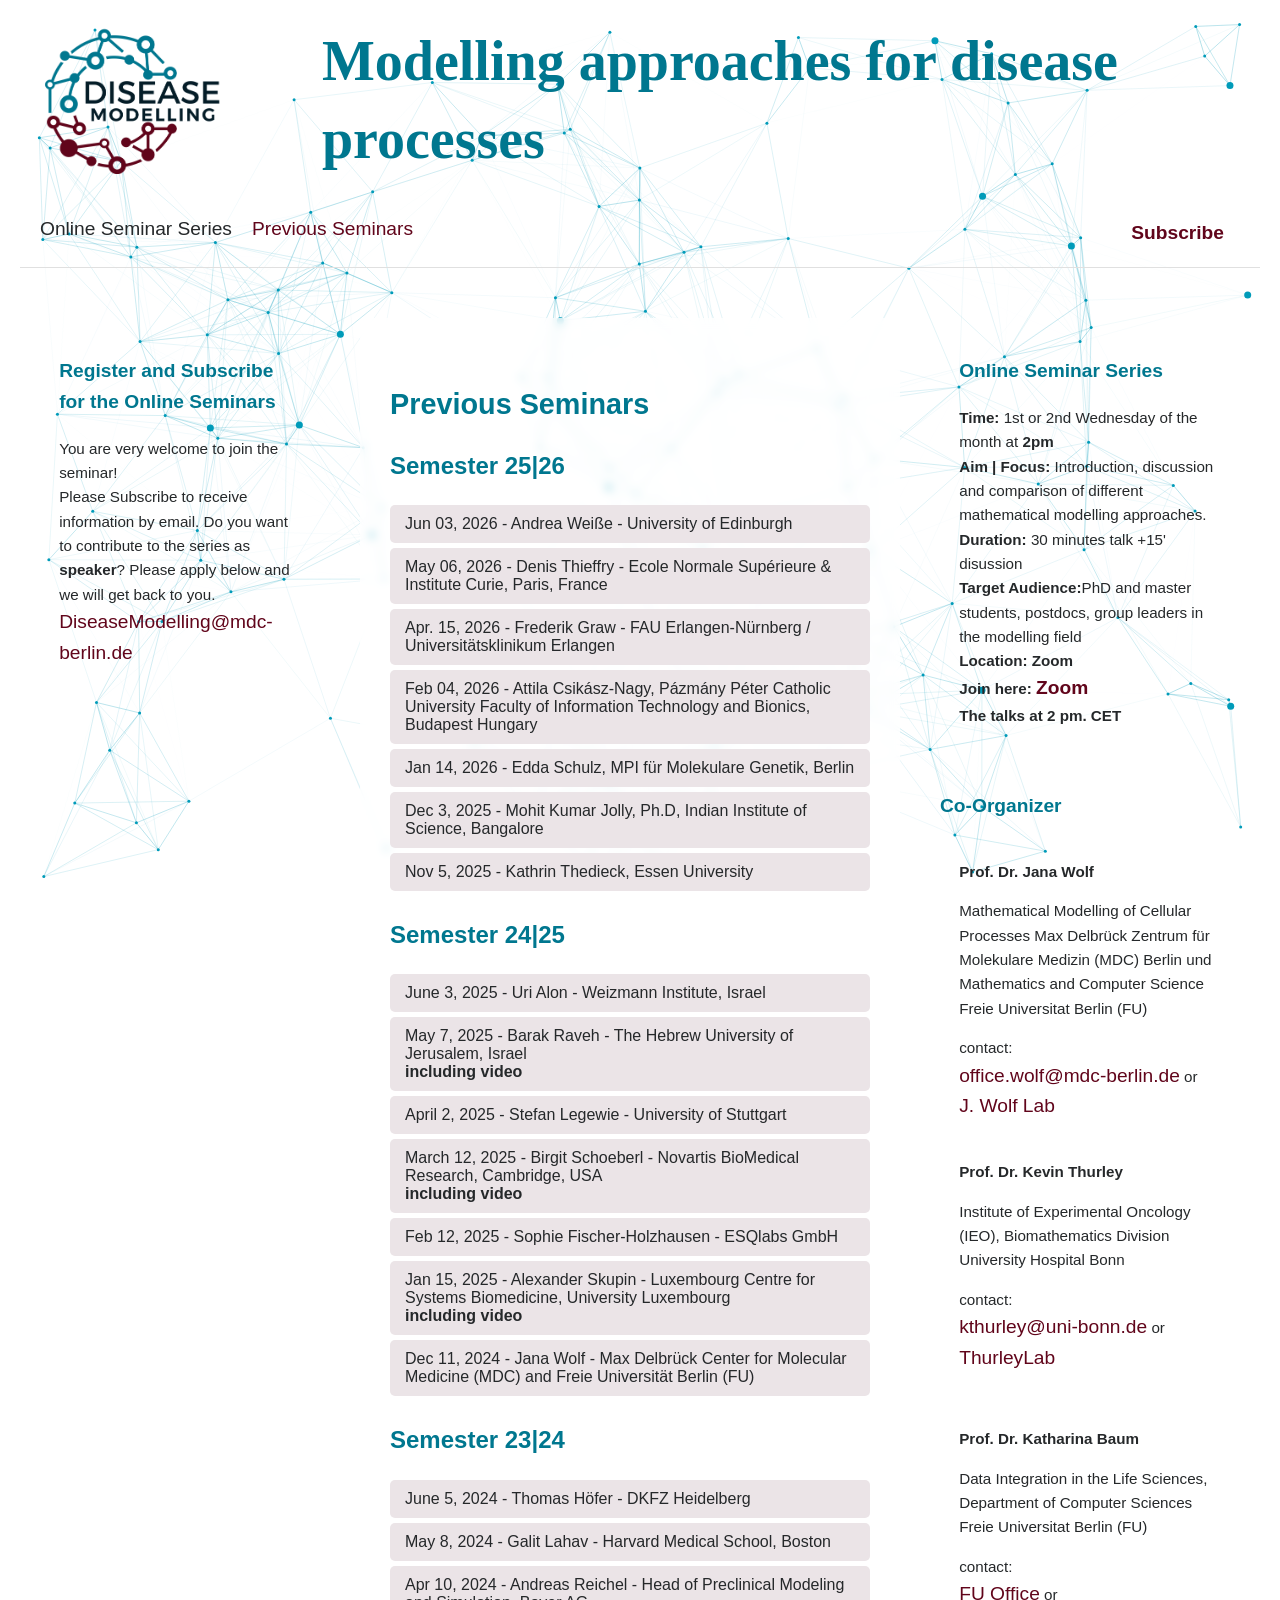
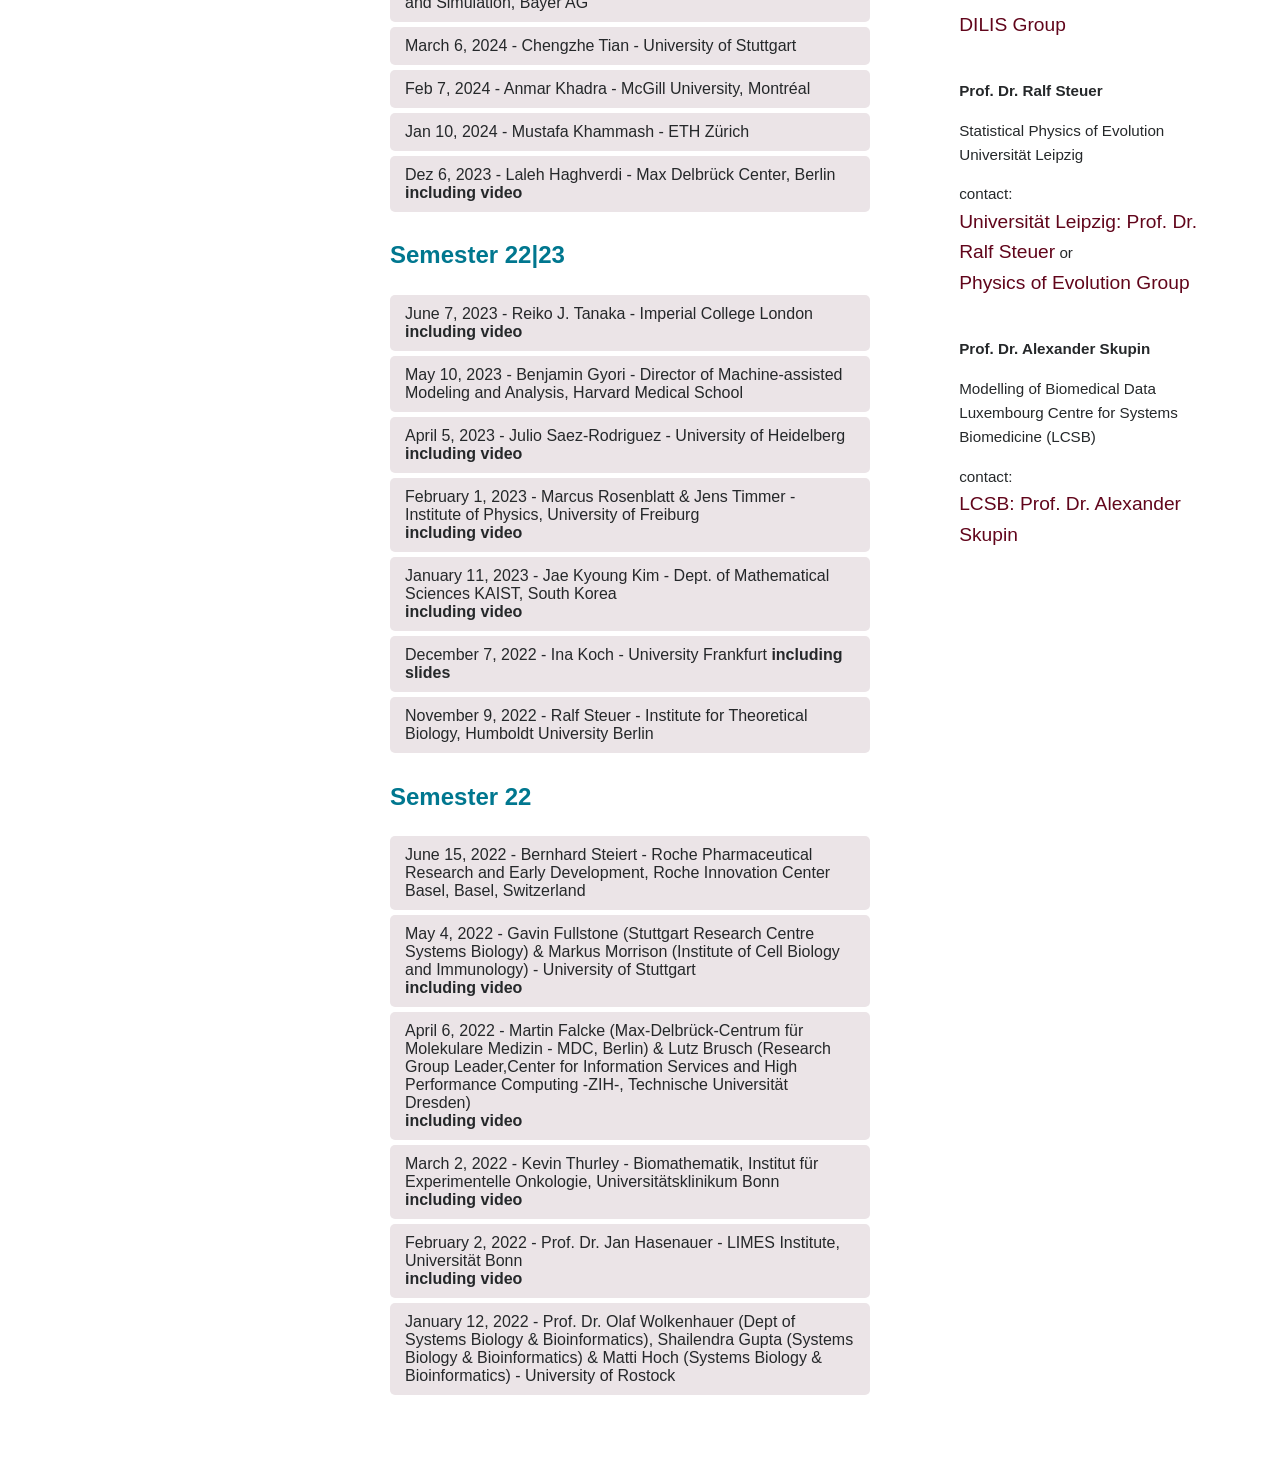
==== commit d4e5f37b: "Update Previous-Seminars.html" ====
--- a/docs/Previous-Seminars.html
+++ b/docs/Previous-Seminars.html
@@ -763,7 +763,6 @@
       </div>
       <div class="coorganizer-body">
     <div class="info-box box-1">
-		<h3>Co-Organizer</h3></p>
       <strong>Prof. Dr. Jana Wolf</strong>
       <p>Mathematical Modelling of Cellular Processes 
          Max Delbrück Zentrum für Molekulare Medizin (MDC)  Berlin
--- a/docs/static/css/style.css
+++ b/docs/static/css/style.css
@@ -143,8 +143,8 @@
 padding: 0 40px;
 
 display: grid;
-grid-template-columns: 380px 1fr 320px;
-gap: 4rem;
+grid-template-columns: 280px minmax(0, 1fr) 300px;
+gap: 2.5rem;
 align-items: start;
 }
 
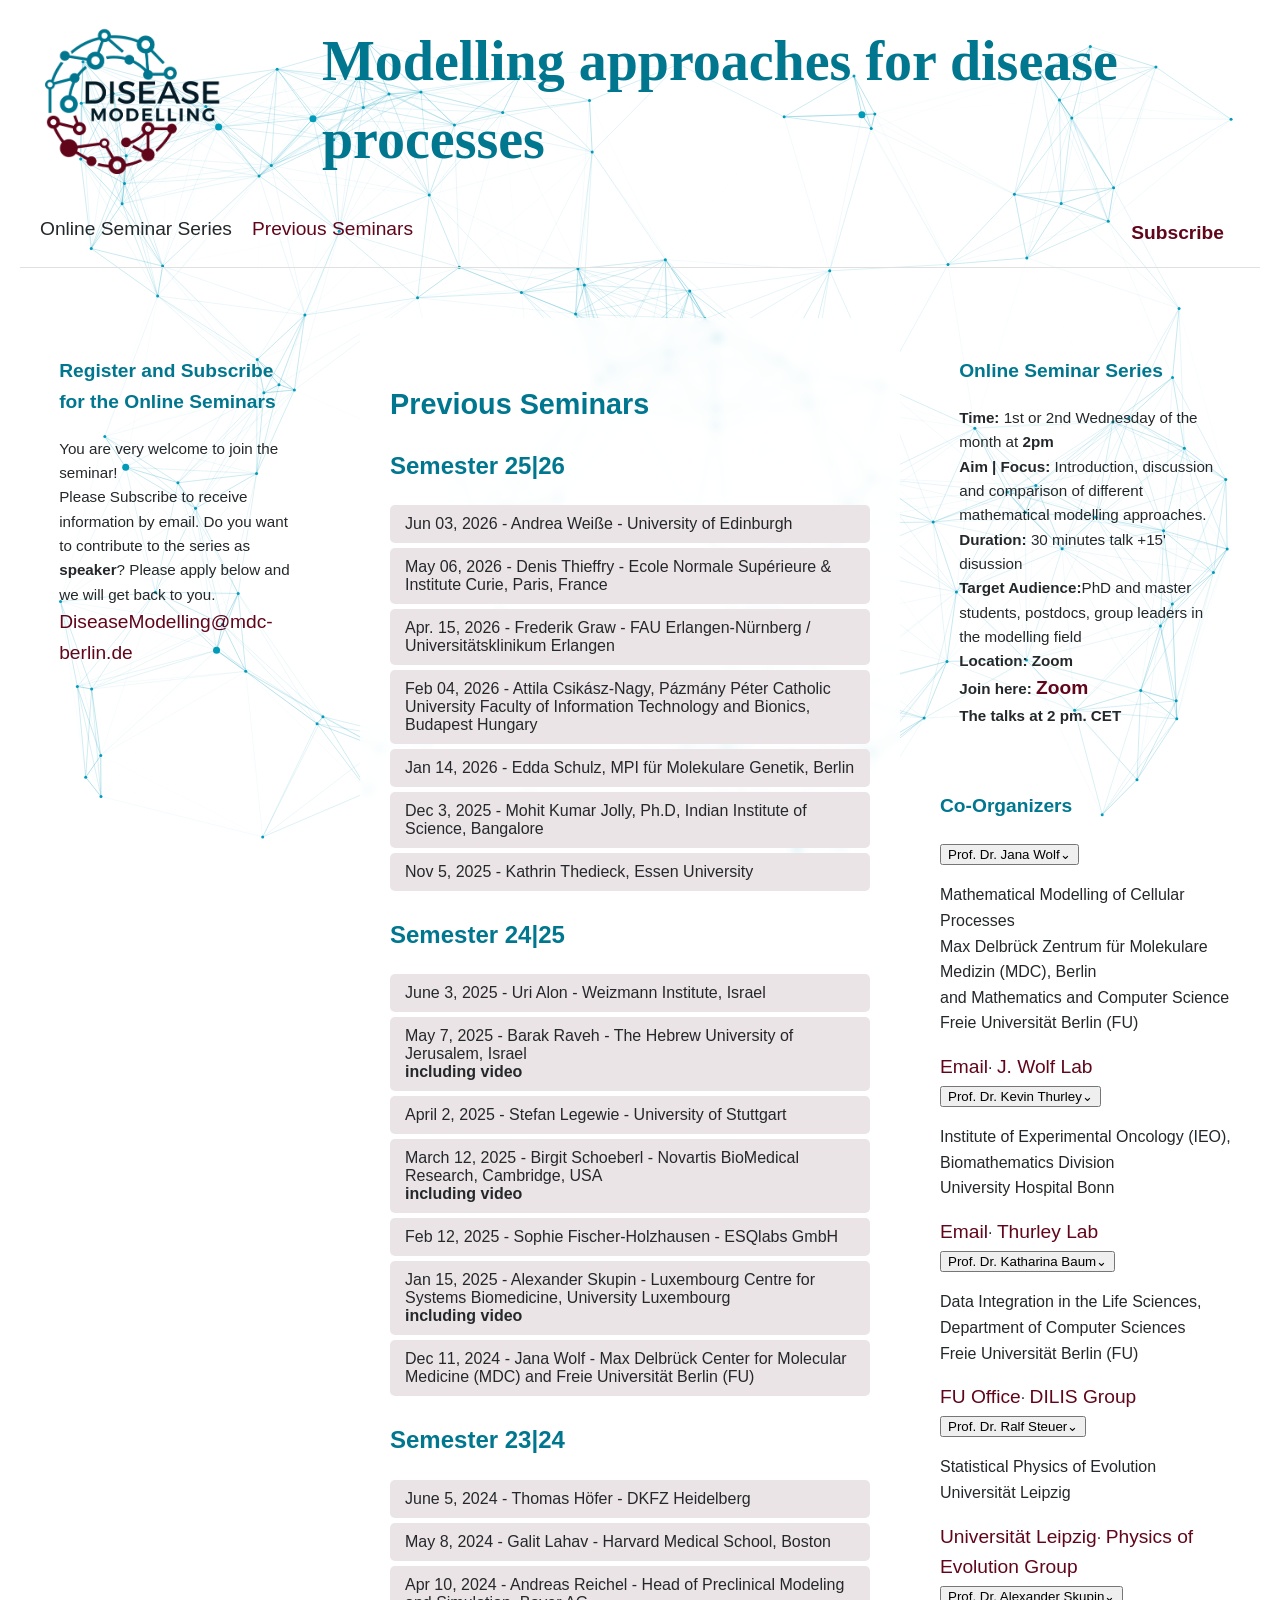
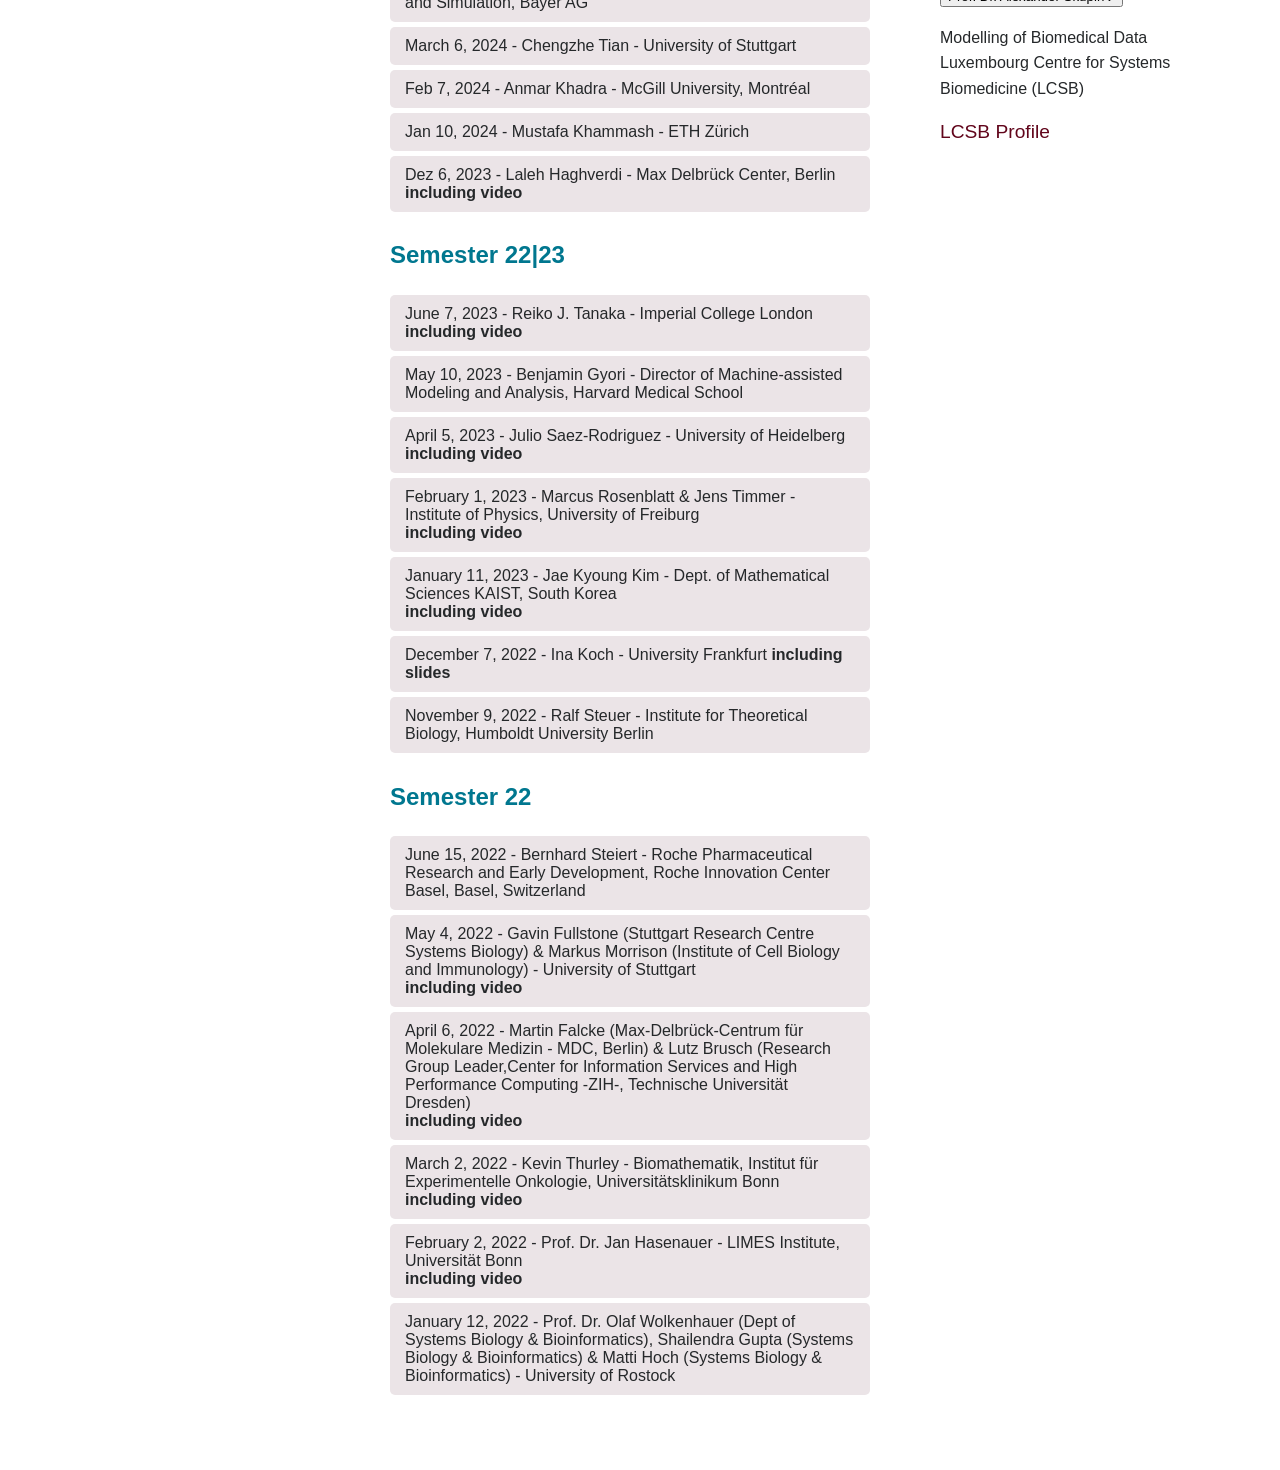
==== commit cb1b988b: "Add files via upload" ====
--- a/docs/Previous-Seminars.html
+++ b/docs/Previous-Seminars.html
@@ -7,6 +7,7 @@
     <link rel="stylesheet" href="static/css/style.css">
 	<!-- Mobile Styles -->
 	<link rel="stylesheet" href="static/css/mobile.css" media="screen and (max-width: 1024px)">
+    <link rel="stylesheet" href="static/css/ui-update.css">
 </head>
 
 <body>
@@ -755,74 +756,84 @@
       <strong> Join here: <a href="https://mdc-berlin.zoom-x.de/j/68714994893?pwd=FVElQ6QEPJBE1d5azoiMfuU6AoCIma.1">Zoom</a></strong> <br>
       <strong> The talks at 2 pm. CET</strong><br>
     </div>
-	  
-	<div class="coorganizer-wrapper">
-      <div class="coorganizer-header">
-        <h3>Co-Organizer</h3>
-        <!--<span class="toggle-icon">▼</span> -->
+  <div class="organizer-section" aria-labelledby="coorganizers-title">
+        <h3 id="coorganizers-title" class="organizer-title">Co-Organizers</h3>
+  
+        <div class="organizer-item">
+          <button class="organizer-button" type="button" aria-expanded="false">
+            <span>Prof. Dr. Jana Wolf</span><span class="organizer-arrow" aria-hidden="true">⌄</span>
+          </button>
+          <div class="organizer-content">
+            <p>Mathematical Modelling of Cellular Processes<br>
+              Max Delbrück Zentrum für Molekulare Medizin (MDC), Berlin<br>
+              and Mathematics and Computer Science<br>
+              Freie Universität Berlin (FU)</p>
+            <div class="organizer-links">
+              <a href="mailto:office.wolf@mdc-berlin.de">Email</a><span aria-hidden="true">·</span>
+              <a href="https://www.mdc-berlin.de/wolf">J. Wolf Lab</a>
+            </div>
+          </div>
+        </div>
+  
+        <div class="organizer-item">
+          <button class="organizer-button" type="button" aria-expanded="false">
+            <span>Prof. Dr. Kevin Thurley</span><span class="organizer-arrow" aria-hidden="true">⌄</span>
+          </button>
+          <div class="organizer-content">
+            <p>Institute of Experimental Oncology (IEO), Biomathematics Division<br>
+              University Hospital Bonn</p>
+            <div class="organizer-links">
+              <a href="mailto:kthurley@uni-bonn.de">Email</a><span aria-hidden="true">·</span>
+              <a href="https://www.thurleylab.org/">Thurley Lab</a>
+            </div>
+          </div>
+        </div>
+  
+        <div class="organizer-item">
+          <button class="organizer-button" type="button" aria-expanded="false">
+            <span>Prof. Dr. Katharina Baum</span><span class="organizer-arrow" aria-hidden="true">⌄</span>
+          </button>
+          <div class="organizer-content">
+            <p>Data Integration in the Life Sciences, Department of Computer Sciences<br>
+              Freie Universität Berlin (FU)</p>
+            <div class="organizer-links">
+              <a href="https://www.mi.fu-berlin.de/inf/groups/ag-dilis/Members/Professors/Prof_-Dr_-Katharina-Baum.html">FU Office</a><span aria-hidden="true">·</span>
+              <a href="https://www.mi.fu-berlin.de/w/DILIS/WebHome">DILIS Group</a>
+            </div>
+          </div>
+        </div>
+  
+        <div class="organizer-item">
+          <button class="organizer-button" type="button" aria-expanded="false">
+            <span>Prof. Dr. Ralf Steuer</span><span class="organizer-arrow" aria-hidden="true">⌄</span>
+          </button>
+          <div class="organizer-content">
+            <p>Statistical Physics of Evolution<br>
+              Universität Leipzig</p>
+            <div class="organizer-links">
+              <a href="https://www.uni-leipzig.de/en/profile/mitarbeiter/prof-dr-ralf-steuer">Universität Leipzig</a><span aria-hidden="true">·</span>
+              <a href="https://research.uni-leipzig.de/physics-of-evolution/">Physics of Evolution Group</a>
+            </div>
+          </div>
+        </div>
+  
+        <div class="organizer-item">
+          <button class="organizer-button" type="button" aria-expanded="false">
+            <span>Prof. Dr. Alexander Skupin</span><span class="organizer-arrow" aria-hidden="true">⌄</span>
+          </button>
+          <div class="organizer-content">
+            <p>Modelling of Biomedical Data<br>
+              Luxembourg Centre for Systems Biomedicine (LCSB)</p>
+            <div class="organizer-links">
+              <a href="https://www.uni.lu/lcsb-en/people/alexander-skupin/">LCSB Profile</a>
+            </div>
+          </div>
+        </div>
       </div>
-      <div class="coorganizer-body">
-    <div class="info-box box-1">
-      <strong>Prof. Dr. Jana Wolf</strong>
-      <p>Mathematical Modelling of Cellular Processes 
-         Max Delbrück Zentrum für Molekulare Medizin (MDC)  Berlin
-         und Mathematics and Computer Science
-         Freie Universitat Berlin (FU)</p>
-      	 contact:<br> <a href="mailto:office.wolf@mdc-berlin.de">office.wolf@mdc-berlin.de</a> or<br>
-	<a href="https://www.mdc-berlin.de/wolf">J. Wolf Lab</a><br>
-    </div>
-
-    <div class="info-box box-2">
-      <strong>Prof. Dr. Kevin Thurley</strong>
-      <p>Institute of Experimental Oncology (IEO), Biomathematics Division
-        University Hospital Bonn </p>
-        contact:<br> <a href="mailto:kthurley@uni-bonn.de">kthurley@uni-bonn.de</a> or <br>
-	<a href="https://www.thurleylab.org/">ThurleyLab</a><br>
-      </p>
-    </div>   
-		  
-	<div class="info-box box-5">
-          <strong>Prof. Dr. Katharina Baum </strong>
-          <p>Data Integration in the Life Sciences, Department of Computer Sciences<br>
-            Freie Universitat Berlin (FU) </p>
-          contact:<br>
-          <a href="https://www.mi.fu-berlin.de/inf/groups/ag-dilis/Members/Professors/Prof_-Dr_-Katharina-Baum.html">FU Office</a> or<br>
-          <a href="https://www.mi.fu-berlin.de/w/DILIS/WebHome">DILIS Group</a><br>
-        </div>
-		  
-		<div class="info-box box-6">
-          <strong>Prof. Dr. Ralf Steuer</strong>
-          <p>Statistical Physics of Evolution<br>
-            Universität Leipzig</p>
-          contact:<br>
-          <a href="https://www.uni-leipzig.de/en/profile/mitarbeiter/prof-dr-ralf-steuer">Universität Leipzig: Prof. Dr. Ralf Steuer</a> or<br>
-          <a href="https://research.uni-leipzig.de/physics-of-evolution/">Physics of Evolution Group</a><br>
-        </div>
-
-		<div class="info-box box-7">
-          <strong>Prof. Dr. Alexander Skupin</strong>
-          <p>Modelling of Biomedical Data<br>
-            Luxembourg Centre for Systems Biomedicine (LCSB)</p>
-          contact:<br>
-          <a href="https://www.uni.lu/lcsb-en/people/alexander-skupin/">LCSB: Prof. Dr. Alexander Skupin</a>
-        </div>
-	  </div>
-	</div>
   </aside>
 </div> 
 	
-<!-- Accordion Script-->
-<script>
-document.querySelectorAll('.accordion-button').forEach(button => {
-  button.addEventListener('click', () => {
-    button.classList.toggle('active');
-    const content = button.nextElementSibling;
-    content.style.display = content.style.display === "block" ? "none" : "block";
-  });
-});
-</script>
-</div>
 <canvas id="network-bg"></canvas>      
 <script src="static/js/network.js"></script>
 </body>
-</html>
+</html>
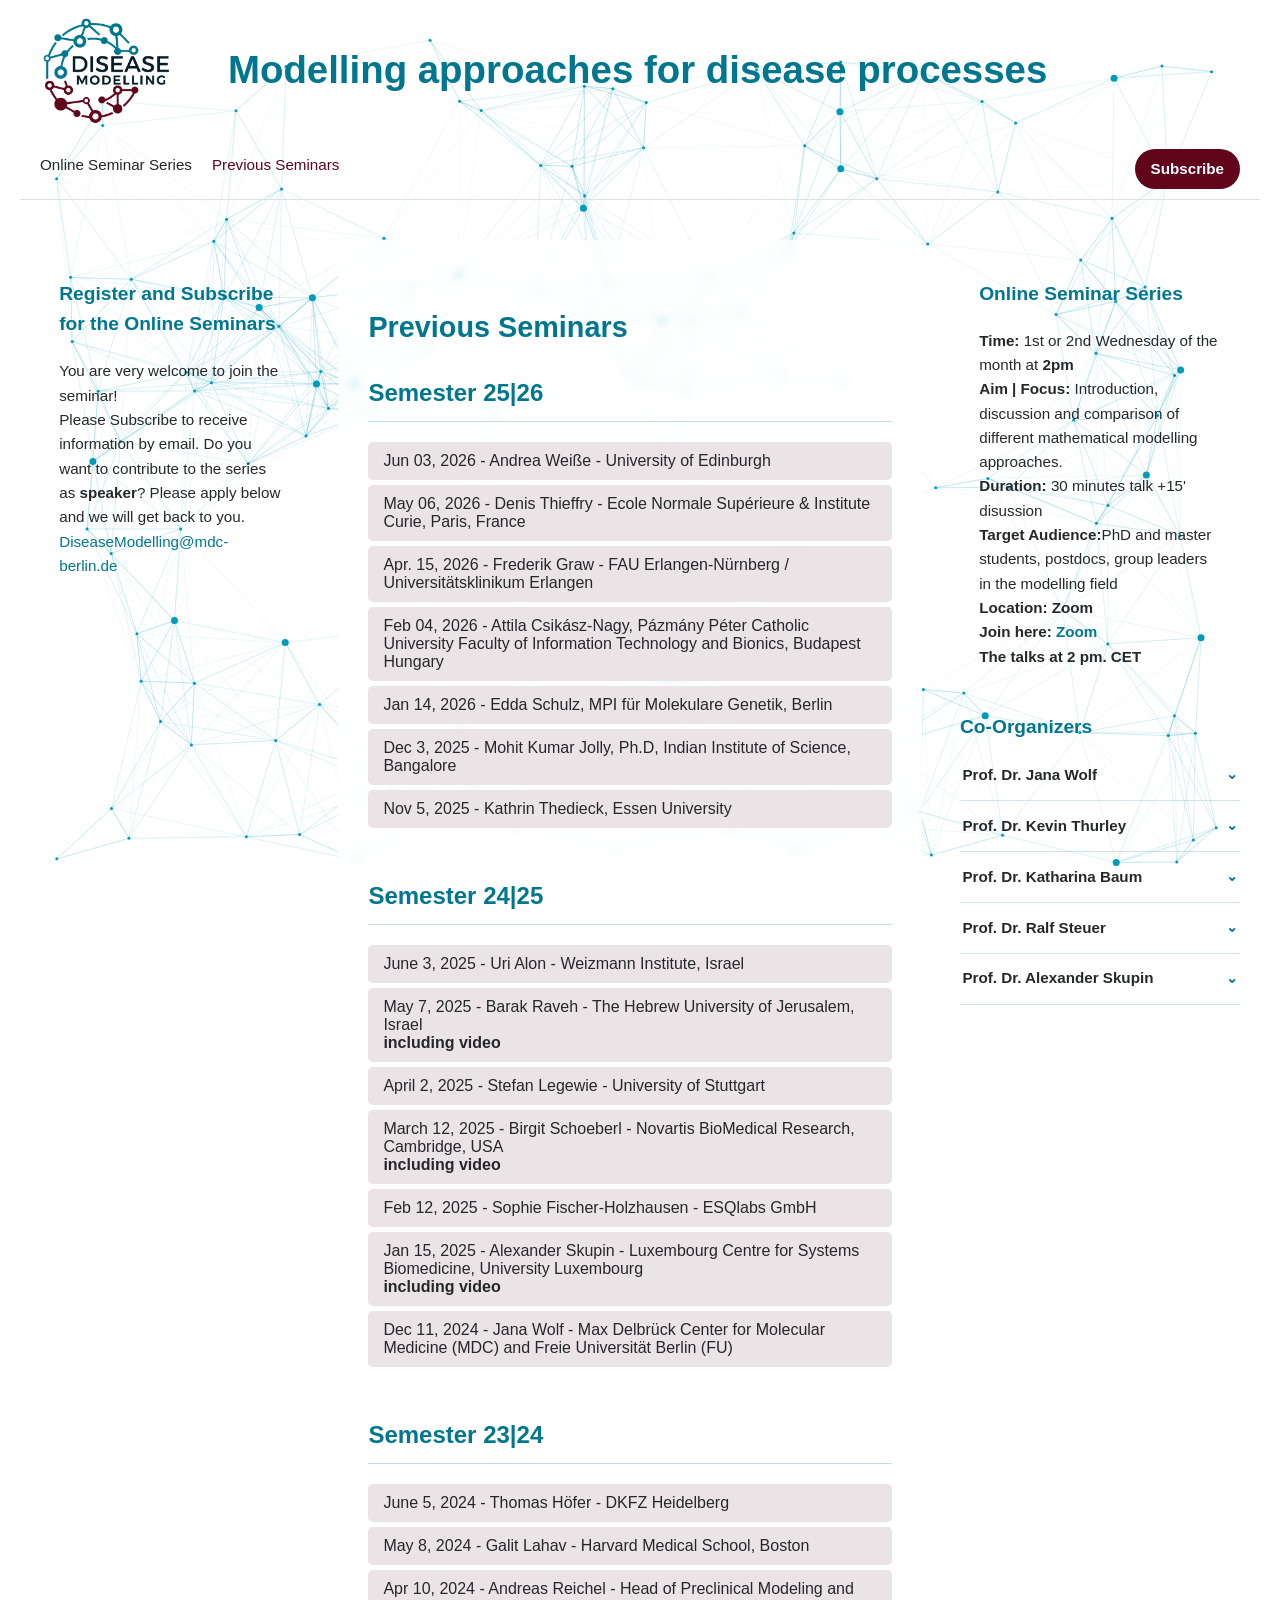
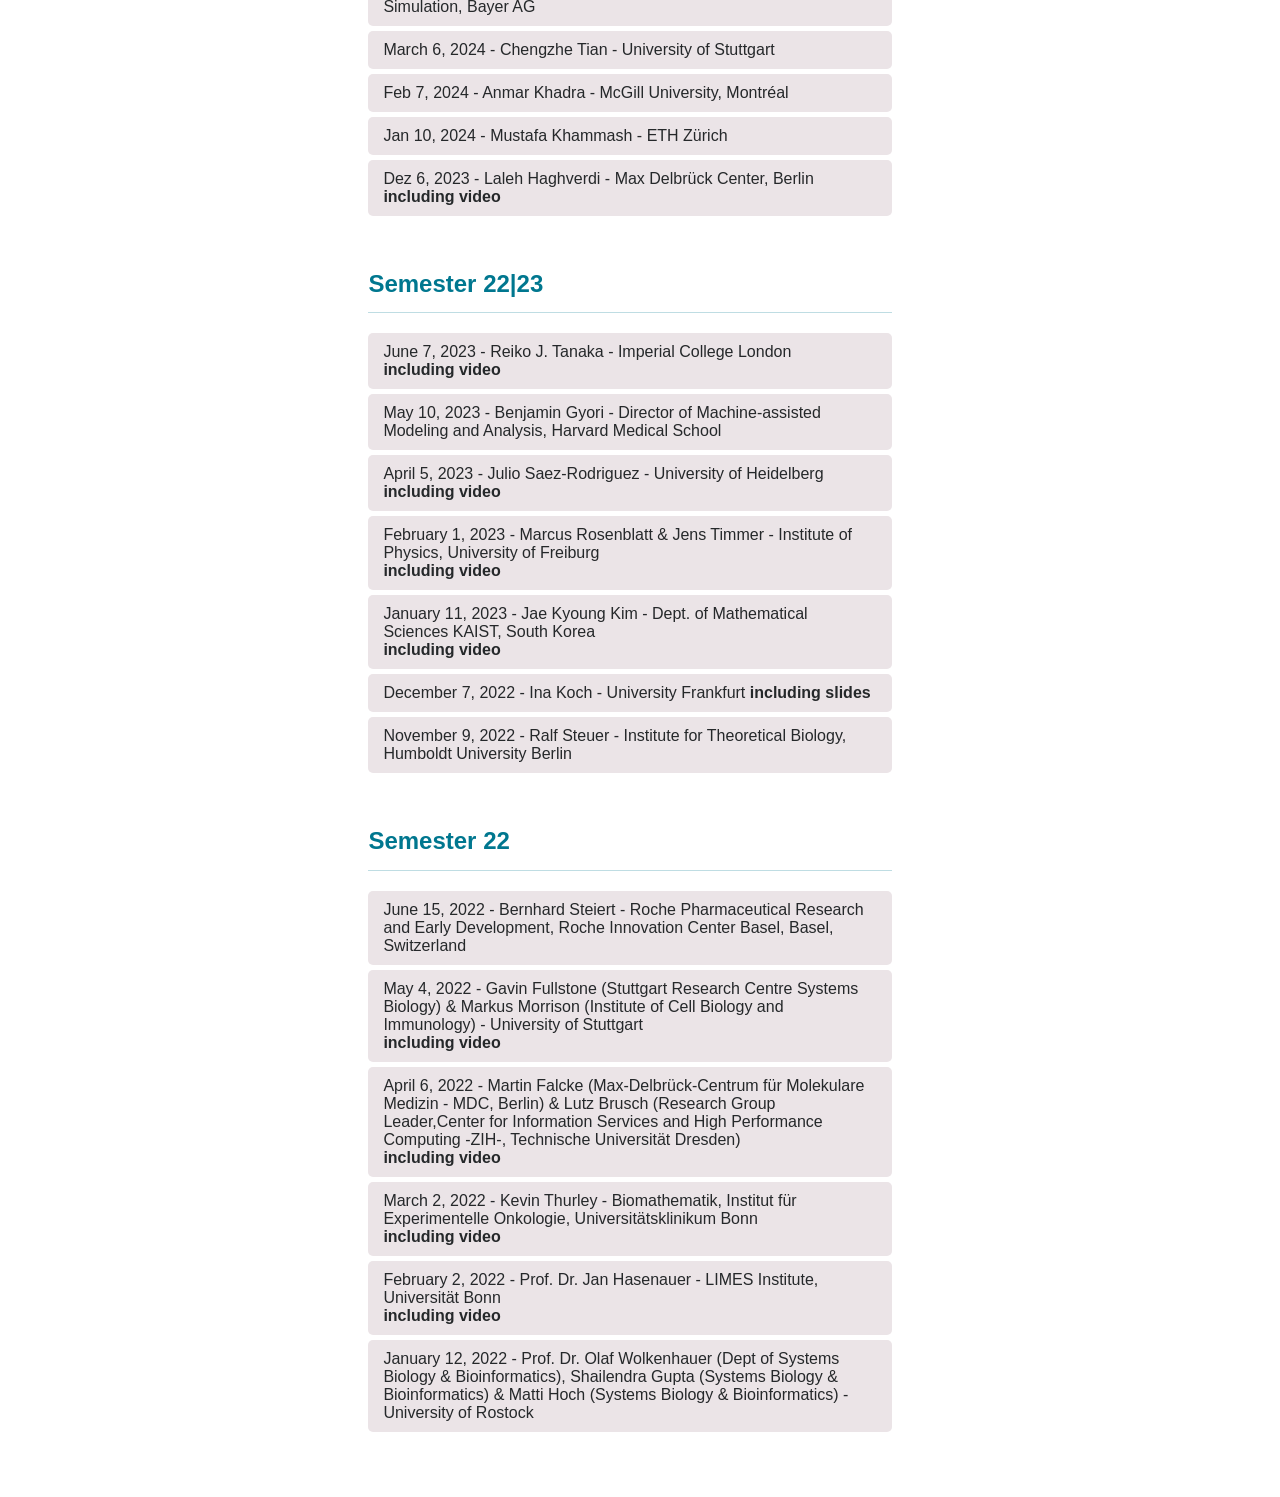
==== commit 1093017e: "Add files via upload" ====
--- a/docs/Previous-Seminars.html
+++ b/docs/Previous-Seminars.html
@@ -7,7 +7,6 @@
     <link rel="stylesheet" href="static/css/style.css">
 	<!-- Mobile Styles -->
 	<link rel="stylesheet" href="static/css/mobile.css" media="screen and (max-width: 1024px)">
-    <link rel="stylesheet" href="static/css/ui-update.css">
 </head>
 
 <body>
--- a/docs/static/css/style.css
+++ b/docs/static/css/style.css
@@ -1,30 +1,34 @@
 /* ========================= Grundlayout ========================= */
 body {
   font-family: 'Inter', sans-serif;
-  font-weight: 200;
+  font-weight: 400;
   background-color: #FFFFFF;
   color: #25282A;
   line-height: 1.6;
-  margin: 0;          /* statt auto */
-}
+  margin: 0;
+}
+
 .wrapper {
-max-width: 1500px;
-margin: 0 auto;
-padding: 0 40px;
-}
+  max-width: 1500px;
+  margin: 0 auto;
+  padding: 0 40px;
+}
+
 main {
   margin-top: 30px;
 }
+
 .logo {
-  display: flex;       /* nebeneinander anordnen */
-  align-items: center; /* vertikal zentrieren */
-  gap: 90px;           /* Abstand zwischen Logo & Titel */
+  display: flex;
+  align-items: center;
+  gap: 50px;
 }
 
 .logo img {
-  height: 160px;       /* Logo-Größe */
-  width: auto;         /* proportional */
-}
+  height: 115px;
+  width: auto;
+}
+
 @font-face {
   font-family: 'IosevkaBold';
   src: url('../fonts/IosevkaTermSlabNerdFontMono-Bold.ttf') format('truetype');
@@ -32,13 +36,13 @@
   font-style: normal;
 }
 
-/* Titel-Stil */
 .logo h1 {
-  font-family: 'IosevkaBold'; /*sans-serif;  /* eigener Font zuerst, dann Fallback */
-  margin: 0;           /* Abstand oben/unten entfernen */
-  font-size: 3.5rem;
-  line-height: 1.4; /* gewünschte Größe */
-}
+  font-family: 'IosevkaBold', sans-serif;
+  margin: 0;
+  font-size: clamp(2.2rem, 3vw, 3rem);
+  line-height: 1.25;
+}
+
 .logo-light {
   display: block;
 }
@@ -56,30 +60,52 @@
     display: block;
   }
 }
+
 /* ========================= Typografie ========================= */
 h1 {
   font-family: 'Inter', sans-serif;
   font-weight: 600;
-  color:  #00778F;
+  color: #00778F;
   margin-top: 1.5em;
-}
-h1 { font-size: 1.8rem; }
-h2 { font-size: 1.5rem; 
-   color: #00778F;
-}
-h3 { font-size: 1.2rem; 
-   color: #00778F;
-}
-
-a { font-size: 1.2rem;
-  color: #61051B /*#9BC996*/;
+  font-size: 1.8rem;
+}
+
+h2 {
+  font-size: 1.5rem;
+  color: #00778F;
+}
+
+h3 {
+  font-size: 1.2rem;
+  color: #00778F;
+}
+
+a {
+  color: #00778F;
   text-decoration: none;
-}
+  font-size: inherit;
+  transition: color 0.2s ease;
+}
+
 a:hover {
+  color: #005F72;
   text-decoration: underline;
-  color: #61051B /*#9BC996*/;
-}
-/*======================== Canvas als Hintergrund ================== */
+}
+
+.info-box a,
+.accordion-content a,
+.organizer-content a {
+  font-size: 0.95rem;
+}
+
+a:focus-visible,
+button:focus-visible,
+[role="button"]:focus-visible {
+  outline: 3px solid #009bb9;
+  outline-offset: 3px;
+}
+
+/* ========================= Canvas als Hintergrund ========================= */
 #network-bg {
   position: fixed;
   top: 0;
@@ -88,16 +114,17 @@
   height: 100%;
   z-index: -1;
 }
+
 /* ========================= Topbar ========================= */
 .topbar {
   display: flex;
   align-items: center;
-  padding: 20px 0;
+  padding: 12px 0;
 }
 
 /* ========================= Navigation ========================= */
 .main-nav {
-  display: flex; 
+  display: flex;
   align-items: center;
   gap: 20px;
   max-width: 1200px;
@@ -106,46 +133,50 @@
   border-bottom: 1px solid #e0e0e0;
   font-size: 0.95rem;
 }
+
 .main-nav .nav-item:not(.subscribe) {
-  color:  #25282A;
+  color: #25282A;
   padding-bottom: 8px;
   cursor: pointer;
   white-space: nowrap;
 }
+
 .main-nav .nav-item:not(.subscribe):hover {
-  color: #260A03 /*#9BC996*/;
-}
-.main-nav .nav-item:not(.subscribe).active{
-  color: #61051B /*#9BC996*/;
-}
+  color: #260A03;
+}
+
+.main-nav .nav-item:not(.subscribe).active {
+  color: #61051B;
+}
+
 .subscribe {
-margin-left: auto;
-}
-.subscribe {
-background-color: #61051B /*#9BC996;   /* grün */
-color: #ffffff;              /* weiße Schrift */
-padding: 8px 16px;
-border-radius: 20px;         /* abgerundete Ecken */
-font-weight: 600;
-text-decoration: none;
-white-space: nowrap;
-transition: background-color 0.2s ease, transform 0.15s ease;
+  margin-left: auto;
+  background-color: #61051B;
+  color: #ffffff;
+  padding: 8px 16px;
+  border-radius: 20px;
+  font-weight: 600;
+  text-decoration: none;
+  white-space: nowrap;
+  transition: background-color 0.2s ease, transform 0.15s ease;
 }
 
 .subscribe:hover {
-background-color: #7B2832;   /* etwas dunkler */
-transform: translateY(-1px);
-}
-/* ========================== Boxen =================*/
+  background-color: #7B2832;
+  color: #ffffff;
+  text-decoration: none;
+  transform: translateY(-1px);
+}
+
+/* ========================== Boxen ================= */
 .page-layout {
-max-width: 1500px;
-margin: 50px auto;
-padding: 0 40px;
-
-display: grid;
-grid-template-columns: 280px minmax(0, 1fr) 300px;
-gap: 2.5rem;
-align-items: start;
+  max-width: 1500px;
+  margin: 40px auto;
+  padding: 0 40px;
+  display: grid;
+  grid-template-columns: minmax(220px, 260px) minmax(0, 1fr) minmax(240px, 280px);
+  gap: clamp(1.75rem, 3vw, 3rem);
+  align-items: start;
 }
 
 .main-content {
@@ -156,29 +187,31 @@
 }
 
 .side-info {
-flex: 1;
-display: flex;
-flex-direction: column;
-gap: 1.5rem;
-color: #25282A ;
+  flex: 1;
+  display: flex;
+  flex-direction: column;
+  gap: 1.5rem;
+  color: #25282A;
 }
 
 .info-box {
-padding: 1.2rem;
-border-radius: 6px;
-font-size: 0.95rem;
-}
-
-.box-1:hover,
-.box-2:hover,
-.box-3:hover,
-.box-4:hover,
-.box-5:hover,
-.box-6:hover,
-.box-7:hover
-{
-box-shadow: 0 4px 8px rgba(0,0,0,0.1);
-border-color: #61051B /* #9BC996;  /* optional: Rahmenfarbe beim Hover ändern */
+  padding: 1.2rem;
+  border-radius: 6px;
+  font-size: 0.95rem;
+}
+
+/* bewusst kein Hover auf nicht klickbaren Info-Boxen */
+
+/* ========================= Semester-Trennung ========================= */
+.main-content > h2 {
+  margin-top: 2.75rem;
+  margin-bottom: 1.25rem;
+  padding-bottom: 0.55rem;
+  border-bottom: 1px solid rgba(0, 119, 143, 0.25);
+}
+
+.main-content > h1 + h2 {
+  margin-top: 1.5rem;
 }
 
 /* ========================= Dropdown / Accordion ========================= */
@@ -197,13 +230,17 @@
   margin-bottom: 5px;
   transition: background-color 0.2s ease;
 }
+
 .accordion-button:hover {
   background-color: #23748A;
-}
+  color: #ffffff;
+}
+
 .accordion-button.active {
-  background-color: #009bb9; /* nach Klick */
+  background-color: #009bb9;
   color: #FEF9FF;
 }
+
 .accordion-content {
   display: none;
   padding: 10px 15px;
@@ -211,25 +248,104 @@
   border-left: 2px solid #216E82;
   margin-bottom: 10px;
 }
-/* ==================== VIDEOS ========================================*/
+
+/* ========================= Co-Organizer: flache Disclosure-Liste ========================= */
+.organizer-section {
+  width: 100%;
+}
+
+.organizer-section > h3 {
+  margin: 0 0 0.45rem 0;
+}
+
+.organizer-item {
+  border-bottom: 1px solid rgba(0, 119, 143, 0.18);
+}
+
+.organizer-button {
+  width: 100%;
+  display: flex;
+  justify-content: space-between;
+  align-items: center;
+  gap: 0.75rem;
+  padding: 0.8rem 0.15rem;
+  border: 0;
+  background: transparent;
+  color: #25282A;
+  text-align: left;
+  cursor: pointer;
+  font: inherit;
+  font-size: 0.95rem;
+  font-weight: 600;
+  transition: color 0.2s ease, background-color 0.2s ease, padding 0.2s ease;
+}
+
+.organizer-arrow {
+  flex-shrink: 0;
+  font-size: 0.9rem;
+  color: #00778F;
+  transition: transform 0.2s ease;
+}
+
+.organizer-button:hover {
+  color: #00778F;
+  background: rgba(0, 119, 143, 0.055);
+  padding-left: 0.4rem;
+  padding-right: 0.4rem;
+  border-radius: 4px;
+}
+
+.organizer-button[aria-expanded="true"] {
+  color: #00778F;
+}
+
+.organizer-button[aria-expanded="true"] .organizer-arrow {
+  transform: rotate(180deg);
+}
+
+.organizer-content {
+  display: none;
+  padding: 0.15rem 0.35rem 0.9rem 0.35rem;
+  color: #25282A;
+  font-size: 0.9rem;
+  line-height: 1.55;
+}
+
+.organizer-content.show {
+  display: block;
+}
+
+.organizer-content p {
+  margin: 0 0 0.55rem 0;
+}
+
+.organizer-content a {
+  color: #00778F;
+}
+
+.organizer-content a:hover {
+  color: #005F72;
+}
+
+/* ==================== VIDEOS ==================== */
 .content-video {
-width: 100%;
-max-width: 800px;
-display: block;
-margin: 30px auto;
-border-radius: 10px;
+  width: 100%;
+  max-width: 800px;
+  display: block;
+  margin: 30px auto;
+  border-radius: 10px;
 }
 
 .video-figure {
-margin: 40px 0;
+  margin: 40px 0;
 }
 
 .video-figure figcaption {
-text-align: center;
-font-weight: bold;
-color:  #216E82; /* Lila ???*/
-margin-top: 10px;
-font-size: 0.95rem;
+  text-align: center;
+  font-weight: bold;
+  color: #216E82;
+  margin-top: 10px;
+  font-size: 0.95rem;
 }
 
 /* ========================= Markdown Content ========================= */
@@ -241,20 +357,16 @@
    MOBILE STYLES - Modern, Touch-Friendly, Responsive
    ========================================================================== */
 
-/* ========================= CSS Custom Properties ========================= */
 :root {
-  /* ===== TEXT COLORS ===== */
   --text-primary: #25282A;
   --text-secondary: #555555;
   --text-muted: #888888;
-  --text-link: #61051B /*#9BC996*/;
+  --text-link: #61051B;
   --text-link-hover: #61051B;
   --text-nav: #25282A;
-  
-  /* Farben */
   --primary-dark: #FFFFFF;
   --primary-teal: #00778F;
-  --accent-green: #61051B /*#9BC996*/;
+  --accent-green: #61051B;
   --accent-green-dark: #4E0415;
   --accent-blue: #009bb9;
   --bg-white: #FFFFFF;
@@ -262,17 +374,11 @@
   --bg-main: rgba(255, 255, 255, 0.75);
   --bg-accordion: #EBE4E7;
   --bg-accordion-content: #E4E4F2;
-  
-  /* Spacing */
   --space-xs: 0.5rem;
   --space-sm: 1rem;
   --space-md: 1.5rem;
   --space-lg: 2rem;
-  
-  /* Touch Target */
   --touch-target: 44px;
-  
-  /* ===== UNIFIED BOX SYSTEM ===== */
   --box-gap: 1rem;
   --box-padding: 1rem;
   --box-padding-lg: 1.5rem;
@@ -283,25 +389,24 @@
   --box-shadow: 0 2px 8px rgba(0, 0, 0, 0.08);
 }
 
-/* ========================= Grundlegendes Mobile Reset ========================= */
 @media screen and (max-width: 1024px) {
   *,
   *::before,
   *::after {
     box-sizing: border-box;
   }
-  
+
   html {
     font-size: 16px;
     -webkit-text-size-adjust: 100%;
   }
-  
+
   body {
     font-size: 1rem;
     line-height: 1.6;
     overflow-x: hidden;
   }
-  
+
   body,
   .wrapper,
   .topbar,
@@ -311,31 +416,30 @@
   }
 }
 
-/* ========================= Wrapper & Topbar ========================= */
 @media screen and (max-width: 1024px) {
   .wrapper {
     padding: 0 var(--space-sm);
     max-width: 100%;
     width: 100%;
   }
-  
+
   .topbar {
     padding: var(--space-sm) 0;
     width: 100%;
   }
-  
+
   .logo {
     flex-direction: column;
     align-items: flex-start;
     gap: var(--space-sm);
     text-align: left;
   }
-  
+
   .logo img {
     height: 80px;
     width: auto;
   }
-  
+
   .logo h1 {
     font-size: 1.4rem;
     line-height: 1.3;
@@ -344,7 +448,6 @@
   }
 }
 
-/* ========================= Navigation ========================= */
 @media screen and (max-width: 1024px) {
   .main-nav {
     position: relative;
@@ -363,11 +466,11 @@
     width: 100%;
     max-width: 100%;
   }
-  
+
   .main-nav::-webkit-scrollbar {
     display: none;
   }
-  
+
   .nav-item:not(.subscribe) {
     flex-shrink: 0;
     padding: 8px 10px;
@@ -380,13 +483,13 @@
     align-items: center;
     color: var(--text-nav);
   }
-  
+
   .nav-item:not(.subscribe):active,
   .nav-item:not(.subscribe).active {
     border-bottom-color: var(--accent-green);
     color: var(--accent-green);
   }
-  
+
   .subscribe {
     flex-shrink: 0;
     margin-left: auto;
@@ -400,7 +503,6 @@
   }
 }
 
-/* ========================= Page Layout ========================= */
 @media screen and (max-width: 1024px) {
   .page-layout {
     display: flex;
@@ -411,20 +513,20 @@
     max-width: 100%;
     width: 100%;
   }
-  
+
   .left-info,
   .main-content,
   .side-info {
     width: 100%;
   }
-  
+
   .left-info {
     order: 1;
     display: flex;
     flex-direction: column;
     gap: var(--box-gap);
   }
-  
+
   .main-content {
     order: 2;
     background: var(--bg-white);
@@ -435,7 +537,7 @@
     flex-direction: column;
     gap: var(--box-gap);
   }
-  
+
   .side-info {
     order: 3;
     display: flex;
@@ -444,7 +546,6 @@
   }
 }
 
-/* ========================= Info-Boxen (nicht collapsible) ========================= */
 @media screen and (max-width: 1024px) {
   .info-box {
     padding: var(--box-padding-lg);
@@ -456,72 +557,69 @@
     width: 100%;
     color: var(--text-primary);
   }
-  
+
   .info-box h3 {
     font-size: 1.1rem;
     margin-bottom: var(--space-xs);
     color: var(--text-primary);
   }
-  
+
   .info-box p {
     font-size: 0.95rem;
     line-height: 1.6;
     margin-bottom: var(--space-xs);
     color: var(--text-primary);
   }
-  
+
   .info-box p:last-child {
     margin-bottom: 0;
   }
-  
+
   .box-1,
   .box-2,
   .box-3,
-  .box-4, 
+  .box-4,
   .box-5,
   .box-6,
-  .box-7
-  {
+  .box-7 {
     border: 1px solid rgba(0, 119, 143, 0.2);
   }
 }
 
-/* ========================= Main Content Typography ========================= */
 @media screen and (max-width: 1024px) {
   .main-content {
     color: var(--text-primary);
   }
-  
+
   .main-content h2 {
     font-size: 1.1rem;
     margin: 0 0 var(--space-xs) 0;
     color: var(--primary-teal);
   }
-  
+
   .main-content h3 {
     font-size: 1rem;
     margin: 0 0 var(--space-xs) 0;
     color: var(--primary-teal);
   }
-  
+
   .main-content p {
     font-size: 0.95rem;
     line-height: 1.6;
     margin-bottom: var(--space-xs);
     color: var(--text-primary);
   }
-  
+
   .main-content p:last-child {
     margin-bottom: 0;
   }
 }
 
 /* ============================================================================
-   UNIFIED COLLABSIBLE SYSTEM
+   UNIFIED COLLAPSIBLE SYSTEM
    ============================================================================ */
 @media screen and (max-width: 1024px) {
   .section-wrapper,
-  .coorganizer-wrapper,
   .info-box.collapsible,
   .accordion {
     border: var(--box-border);
@@ -530,9 +628,8 @@
     max-width: 100%;
     background: var(--bg-white);
   }
-  
+
   .section-header,
-  .coorganizer-header,
   .info-box.collapsible .box-header {
     display: flex;
     justify-content: space-between;
@@ -543,16 +640,14 @@
     min-height: var(--box-header-height);
     width: 100%;
   }
-  
+
   .section-header:hover,
-  .coorganizer-header:hover,
   .info-box.collapsible .box-header:hover {
     background: #f0f0f0;
   }
-  
+
   .section-header h2,
   .section-header h3,
-  .coorganizer-header h3,
   .info-box.collapsible .box-header h3 {
     margin: 0;
     font-size: 1rem;
@@ -560,7 +655,7 @@
     flex: 1;
     line-height: 1.4;
   }
-  
+
   .toggle-icon {
     font-size: 0.8rem;
     color: var(--primary-teal);
@@ -568,9 +663,8 @@
     margin-left: var(--space-sm);
     transition: transform 0.2s ease;
   }
-  
+
   .section-content,
-  .coorganizer-body,
   .info-box.collapsible .box-content {
     display: none;
     padding: var(--box-padding-lg);
@@ -578,54 +672,29 @@
     width: 100%;
     color: var(--text-primary);
   }
-  
+
   .section-wrapper.expanded .section-header,
-  .coorganizer-wrapper.expanded .coorganizer-header,
   .info-box.collapsible.expanded .box-header {
     border-bottom: 1px solid #ddd;
     border-radius: var(--box-radius) var(--box-radius) 0 0;
   }
-  
+
   .section-wrapper.expanded .section-content,
-  .coorganizer-wrapper.expanded .coorganizer-body,
   .info-box.collapsible.expanded .box-content {
     display: block;
   }
-  
+
   .section-wrapper.expanded .toggle-icon,
-  .coorganizer-wrapper.expanded .toggle-icon,
   .info-box.collapsible.expanded .toggle-icon {
     transform: rotate(180deg);
   }
 }
 
-/* ---- Co-Organizer Specific ---- */
-@media screen and (max-width: 1024px) {
-  .coorganizer-wrapper {
-    margin: 0;
-  }
-  
-/* RICHTIG (jetzt) */
-.coorganizer-body {
-  display: none;  /* Versteckt standardmäßig */
-}
-  
-  .coorganizer-body .info-box {
-    background: #f9f9f9;
-    padding: var(--box-padding-lg);
-    border-radius: var(--box-radius);
-    border-left: 3px solid var(--primary-teal);
-    margin: 0;
-    color: var(--text-primary);
-  }
-}
-
-/* ---- Info-Box Collapsible Content ---- */
 @media screen and (max-width: 1024px) {
   .info-box.collapsible {
     margin: 0;
   }
-  
+
   .info-box.collapsible .box-content p,
   .info-box.collapsible .box-content ul,
   .info-box.collapsible .box-content ol {
@@ -634,23 +703,22 @@
     line-height: 1.6;
     color: var(--text-primary);
   }
-  
+
   .info-box.collapsible .box-content p:last-child {
     margin-bottom: 0;
   }
-  
+
   .info-box.collapsible .box-content ul,
   .info-box.collapsible .box-content ol {
     padding-left: var(--space-md);
   }
 }
 
-/* ---- Section Wrapper in Main Content ---- */
 @media screen and (max-width: 1024px) {
   .main-content .section-wrapper {
     margin: 0;
   }
-  
+
   .main-content .section-wrapper h2,
   .main-content .section-wrapper h3 {
     font-size: 1rem;
@@ -665,7 +733,7 @@
   .accordion {
     margin: 0;
   }
-  
+
   .accordion-button {
     position: relative;
     min-height: var(--touch-target);
@@ -684,12 +752,12 @@
     display: flex;
     align-items: center;
   }
-  
+
   .accordion-button:hover {
     background: var(--primary-teal);
     color: white;
   }
-  
+
   .accordion-button::after {
     content: '▼';
     position: absolute;
@@ -700,18 +768,18 @@
     transition: transform 0.2s ease;
     color: var(--primary-teal);
   }
-  
+
   .accordion-button.active::after {
     transform: translateY(-50%) rotate(180deg);
   }
-  
+
   .accordion-button.active {
     background: var(--accent-blue);
     color: white;
     border-left-color: var(--accent-green);
     border-radius: var(--box-radius) var(--box-radius) 0 0;
   }
-  
+
   .accordion-content {
     padding: var(--box-padding-lg);
     background: var(--bg-accordion-content);
@@ -723,29 +791,49 @@
     width: 100%;
     color: var(--text-primary);
   }
-  
+
   .accordion-content.show {
     display: block;
   }
-  
+
   .accordion-content p {
     margin-bottom: var(--space-xs);
   }
-  
+
   .accordion-content p:last-child {
     margin-bottom: 0;
   }
-  
+
   .accordion-content a {
     color: var(--primary-teal);
   }
-  
+
   .accordion-group {
     display: flex;
     flex-direction: column;
     gap: var(--box-gap);
     width: 100%;
   }
+
+  /* Organizer bleiben bewusst flach statt Card-in-Card */
+  .organizer-section {
+    border: 0;
+    background: transparent;
+  }
+
+  .organizer-item {
+    border-bottom-color: rgba(0, 119, 143, 0.22);
+  }
+
+  .organizer-button {
+    min-height: var(--touch-target);
+    padding: 0.75rem 0.15rem;
+    font-size: 0.95rem;
+  }
+
+  .organizer-content {
+    padding: 0.2rem 0.25rem 0.9rem;
+  }
 }
 
 /* ========================= Canvas ========================= */
@@ -765,16 +853,19 @@
 /* ========================= Links ========================= */
 @media screen and (max-width: 1024px) {
   a {
-    min-height: var(--touch-target);
-    display: inline-flex;
-    align-items: center;
-    padding: 2px 4px;
     font-size: 0.95rem;
     color: var(--text-link);
     text-decoration: none;
     word-break: break-word;
   }
-  
+
+  .main-nav a,
+  .subscribe,
+  button,
+  .organizer-button {
+    min-height: var(--touch-target);
+  }
+
   a:active {
     color: var(--text-link-hover);
     background: rgba(155, 201, 150, 0.1);
@@ -790,12 +881,12 @@
     border-radius: var(--box-radius);
     margin: var(--space-md) 0;
   }
-  
+
   .video-figure {
     margin: var(--space-md) 0;
     width: 100%;
   }
-  
+
   .video-figure figcaption {
     font-size: 0.9rem;
     padding: 0 var(--space-xs);
@@ -805,16 +896,13 @@
 
 /* ========================= Dark Mode (Mobile) ========================= */
 @media screen and (max-width: 1024px) and (prefers-color-scheme: dark) {
-  :root {    
-    /* ===== TEXT COLORS DARK MODE ===== */
+  :root {
     --text-primary: #E0E0E0;
     --text-secondary: #B0B0B0;
     --text-muted: #808080;
-    --text-link: #61051B;
-    --text-link-hover: #82b880;
+    --text-link: #63C6D8;
+    --text-link-hover: #91DCE8;
     --text-nav: #E0E0E0;
-    
-    /* Hintergrund-Farben Dark Mode */
     --primary-dark: #F5F0F2;
     --bg-white: #1E1E1E;
     --bg-light: rgba(30, 30, 30, 0.95);
@@ -824,113 +912,110 @@
     --box-border: 1px solid #404040;
     --box-header-bg: #252525;
   }
-  
+
   body {
     background-color: #121212;
     color: var(--text-primary);
   }
-  
-  /* Navigation */
+
   .main-nav {
     background: #121212;
     border-color: #333;
   }
-  
+
   .nav-item:not(.subscribe) {
     color: var(--text-nav);
   }
-  
+
   .nav-item:not(.subscribe):hover {
     color: var(--accent-green);
   }
-  
-  /* Main Content */
+
   .main-content {
     background: var(--bg-main);
     color: var(--text-primary);
   }
-  
-  /* Info-Boxen */
+
   .info-box {
     background: var(--bg-light);
     color: var(--text-primary);
   }
-  
-  .info-box h3 {
-    color: var(--text-primary);
-  }
-  
+
+  .info-box h3,
   .info-box p {
     color: var(--text-primary);
   }
-  
-  /* Co-Organizer */
-  .coorganizer-body {
-    color: var(--text-primary);
-  }
-  
-  .coorganizer-body .info-box {
-    background: #252525;
-    color: var(--text-primary);
-  }
-  
-  /* Section Header */
+
   .section-header,
-  .coorganizer-header,
   .info-box.collapsible .box-header {
     background: var(--box-header-bg);
   }
-  
+
   .section-header:hover,
-  .coorganizer-header:hover,
   .info-box.collapsible .box-header:hover {
     background: #333;
   }
-  
-  /* Collapsible Content */
+
   .section-content,
-  .coorganizer-body,
   .info-box.collapsible .box-content {
     background: var(--bg-white);
     color: var(--text-primary);
   }
-  
-  /* Accordion */
+
   .accordion-button {
     background: var(--bg-accordion);
     color: var(--text-primary);
   }
-  
+
   .accordion-button:hover {
     background: var(--primary-teal);
     color: white;
   }
-  
+
   .accordion-button::after {
     color: var(--accent-green);
   }
-  
+
   .accordion-content {
     background: var(--bg-accordion-content);
     color: var(--text-primary);
   }
-  
-  /* Links */
+
   a {
     color: var(--text-link);
   }
-  
+
   a:active {
     color: var(--text-link-hover);
-    background: rgba(155, 201, 150, 0.15);
-  }
-  
-  /* Videos */
+    background: rgba(99, 198, 216, 0.12);
+  }
+
+  .organizer-button {
+    color: var(--text-primary);
+  }
+
+  .organizer-button:hover,
+  .organizer-button[aria-expanded="true"] {
+    color: #63C6D8;
+    background: rgba(99, 198, 216, 0.08);
+  }
+
+  .organizer-arrow {
+    color: #63C6D8;
+  }
+
+  .organizer-content {
+    color: var(--text-primary);
+  }
+
+  .organizer-content a {
+    color: #63C6D8;
+  }
+
   .video-figure figcaption {
     color: var(--text-secondary);
   }
-  
-  /* Side Info */
+
   .side-info {
     color: var(--text-primary);
   }
@@ -939,153 +1024,142 @@
 /* ==========================================================================
    DESKTOP DARK MODE - Für Bildschirme über 1024px
    ========================================================================== */
-@media screen and (min-width: 1280px) and (prefers-color-scheme: dark) {
-  /* Hintergrund */
+@media screen and (min-width: 1025px) and (prefers-color-scheme: dark) {
   body {
     background-color: #121212;
     color: #E0E0E0;
   }
-  
-  /* Navigation */
+
   .main-nav {
     border-bottom-color: #333;
   }
-  
+
   .main-nav .nav-item:not(.subscribe) {
     color: #E0E0E0;
   }
-  
+
   .main-nav .nav-item:not(.subscribe):hover,
   .main-nav .nav-item:not(.subscribe).active {
-    color: #61051B;
-  }
-  
-  /* Main Content */
+    color: #63C6D8;
+  }
+
   .main-content {
     background: rgba(30, 30, 30, 0.85);
     backdrop-filter: blur(4px);
     color: #E0E0E0;
   }
-  
+
   .main-content h1,
   .main-content h2,
   .main-content h3 {
     color: #009bb9;
   }
-  
+
   .main-content p,
   .main-content li {
     color: #E0E0E0;
   }
-  
-  /* Info-Boxen (Side Info) */
+
   .side-info {
     color: #E0E0E0;
   }
-  
+
   .info-box {
     background: rgba(40, 40, 40, 0.8);
     color: #E0E0E0;
     border: 1px solid #404040;
   }
-  
-  .info-box h3 {
-    color: #E0E0E0;
-  }
-  
+
+  .info-box h3,
   .info-box p {
     color: #E0E0E0;
   }
-  
-  .box-1:hover,
-  .box-2:hover,
-  .box-3:hover,
-  .box-4:hover,
-  .box-5:hover,
-  .box-6:hover,
-  .box-7:hover
-  {
-    border-color: #61051B;
-    box-shadow: 0 4px 12px rgba(0, 0, 0, 0.4);
-  }
-  
-  /* Accordion */
+
   .accordion-button {
     background-color: #2D2D2D;
     color: #E0E0E0;
     border-left-color: #00778F;
   }
-  
+
   .accordion-button:hover {
     background-color: #23748A;
     color: white;
   }
-  
+
   .accordion-button.active {
     background-color: #009bb9;
     color: #FEF9FF;
     border-left-color: #61051B;
   }
-  
+
   .accordion-content {
     background-color: #252525;
     color: #E0E0E0;
     border-left-color: #61051B;
   }
-  
-  /* Links */
-  a {
-    color: #61051B;
-  }
-  
-  a:hover {
-    color: #3B0402;
-  }
-  
-  /* Videos */
+
+  a,
+  .accordion-content a,
+  .info-box a,
+  .main-content a,
+  .organizer-content a {
+    color: #63C6D8;
+  }
+
+  a:hover,
+  .accordion-content a:hover,
+  .info-box a:hover,
+  .main-content a:hover,
+  .organizer-content a:hover {
+    color: #91DCE8;
+  }
+
+  .subscribe,
+  .subscribe:hover {
+    color: #FFFFFF;
+  }
+
   .video-figure figcaption {
     color: #B0B0B0;
   }
-  
-  /* Typography */
+
   h1,
   h2,
   h3 {
     color: #009bb9;
   }
-  
-  /* Logo */
+
   .logo h1 {
     color: #F5F0F2;
   }
-  
-  /* Co-Organizer */
-  .coorganizer-body {
+
+  .organizer-section > h3 {
+    color: #009bb9;
+  }
+
+  .organizer-item {
+    border-bottom-color: rgba(99, 198, 216, 0.22);
+  }
+
+  .organizer-button {
     color: #E0E0E0;
   }
-  
-  .coorganizer-body .info-box {
-    background: #252525;
+
+  .organizer-arrow {
+    color: #63C6D8;
+  }
+
+  .organizer-button:hover {
+    color: #91DCE8;
+    background: rgba(99, 198, 216, 0.07);
+  }
+
+  .organizer-button[aria-expanded="true"] {
+    color: #63C6D8;
+  }
+
+  .organizer-content {
     color: #E0E0E0;
-    border-left-color: #00778F;
-  }
-  
-  /* Page Layout */
-  .page-layout {
-    /* Optional: Hintergrund für Desktop anpassen */
-  }
-  
-  /* Links in Content */
-  .accordion-content a,
-  .info-box a,
-  .main-content a {
-    color: #61051B;
-  }
-  
-  .accordion-content a:hover,
-  .info-box a:hover,
-  .main-content a:hover {
-    color: #3B0402;
   }
 }
 
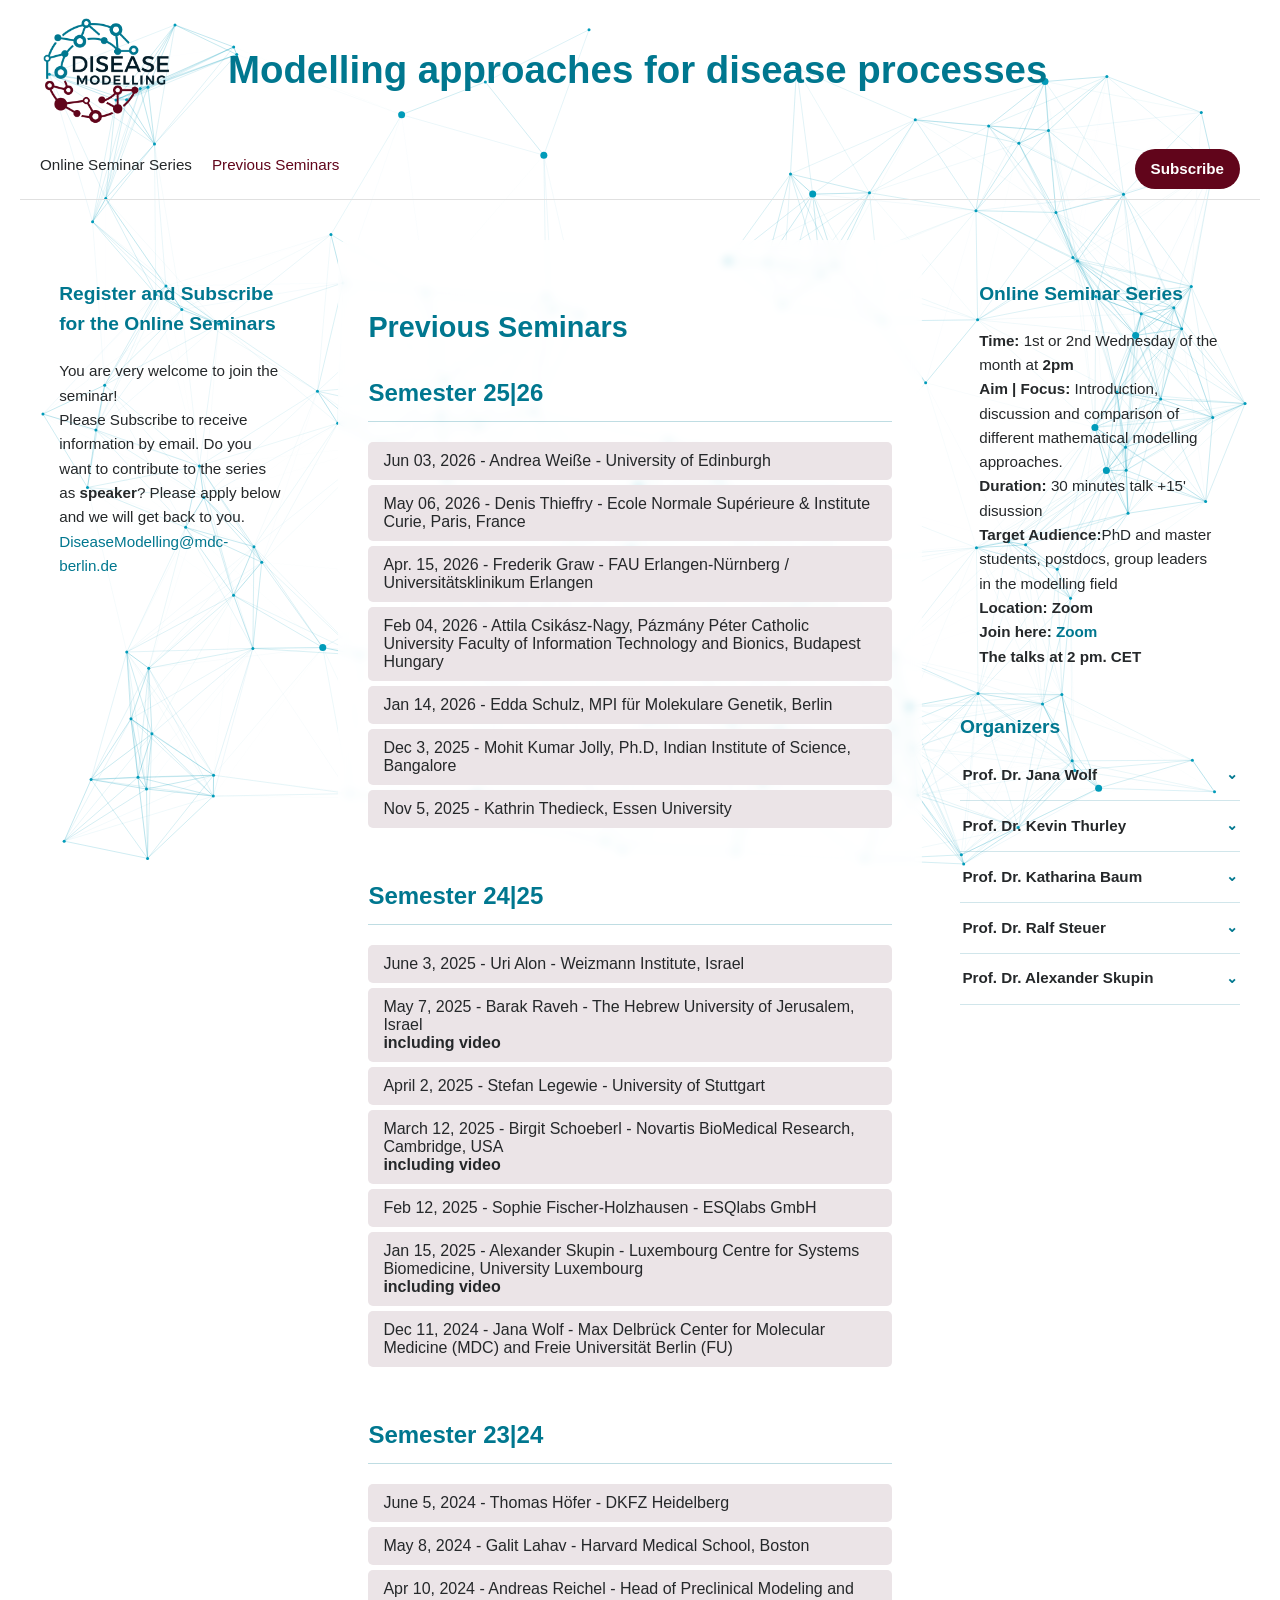
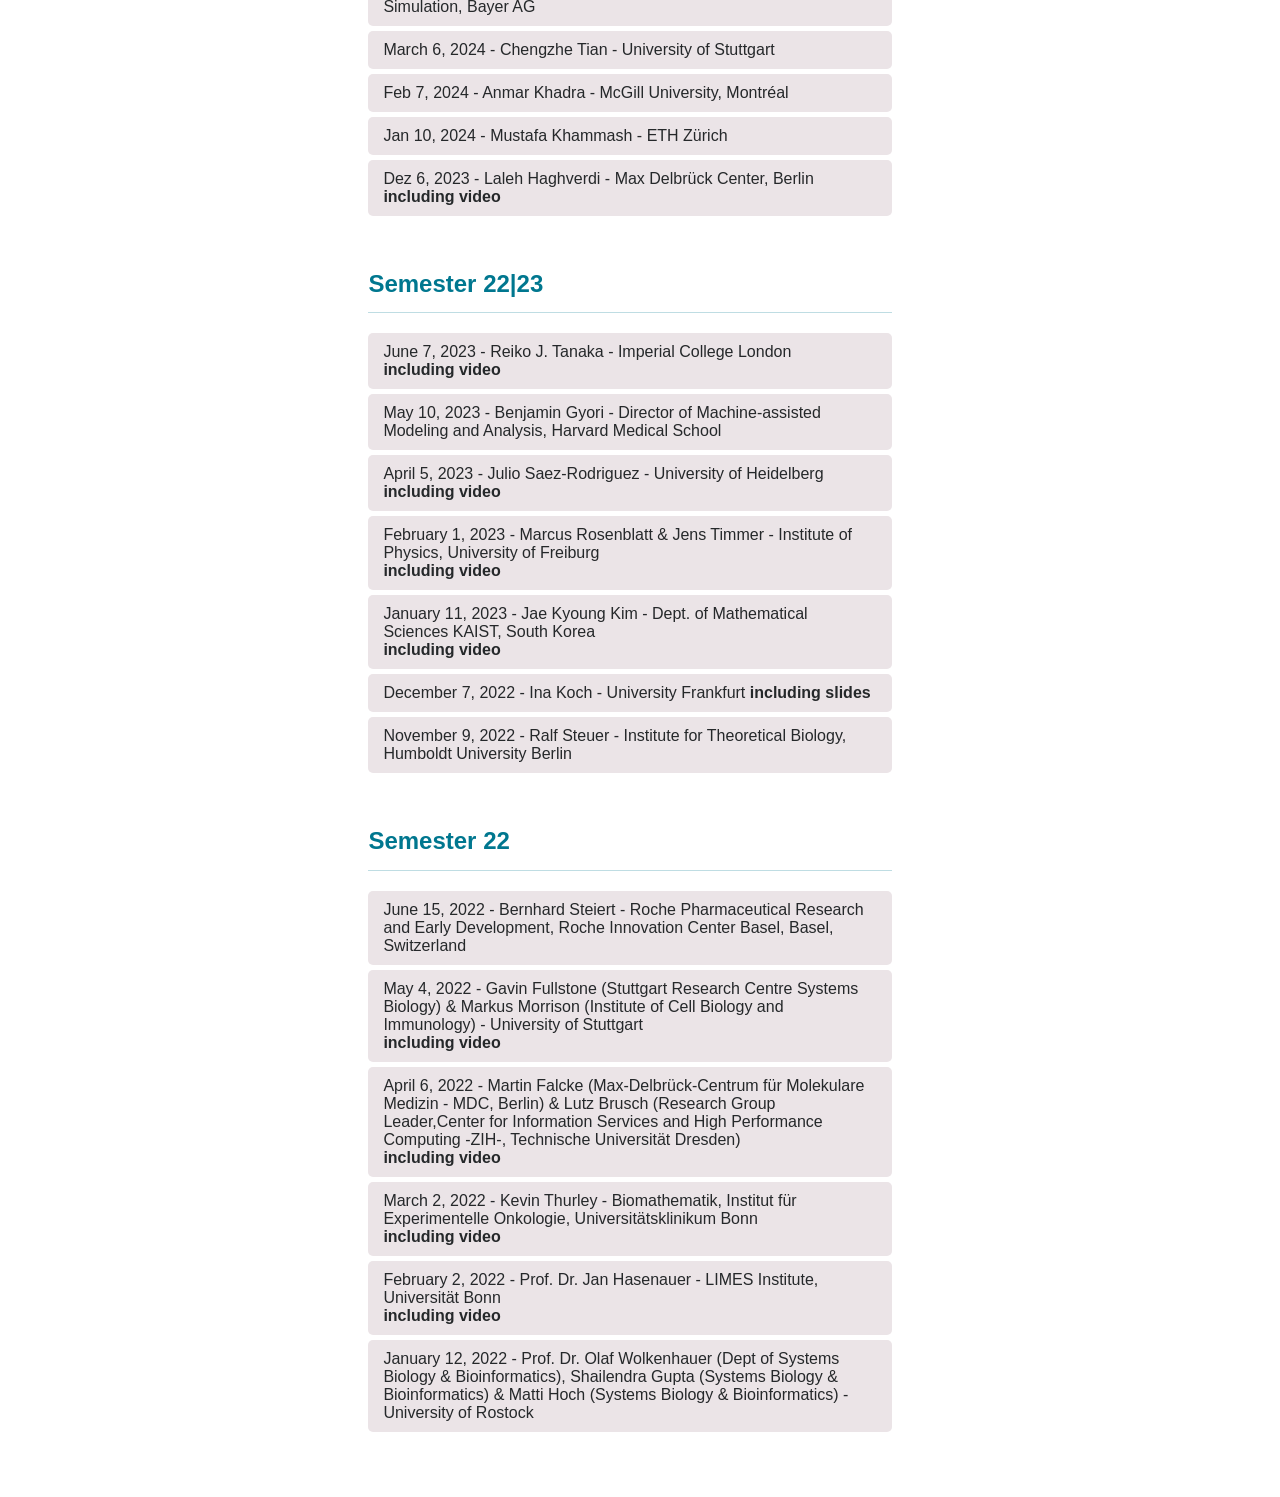
==== commit 86e5ffe9: "Update Previous-Seminars.html" ====
--- a/docs/Previous-Seminars.html
+++ b/docs/Previous-Seminars.html
@@ -756,7 +756,7 @@
       <strong> The talks at 2 pm. CET</strong><br>
     </div>
   <div class="organizer-section" aria-labelledby="coorganizers-title">
-        <h3 id="coorganizers-title" class="organizer-title">Co-Organizers</h3>
+        <h3 id="coorganizers-title" class="organizer-title">Organizers</h3>
   
         <div class="organizer-item">
           <button class="organizer-button" type="button" aria-expanded="false">
@@ -835,4 +835,4 @@
 <canvas id="network-bg"></canvas>      
 <script src="static/js/network.js"></script>
 </body>
-</html>+</html>
--- a/docs/static/css/style.css
+++ b/docs/static/css/style.css
@@ -200,7 +200,7 @@
   font-size: 0.95rem;
 }
 
-/* bewusst kein Hover auf nicht klickbaren Info-Boxen */
+
 
 /* ========================= Semester-Trennung ========================= */
 .main-content > h2 {
@@ -249,7 +249,7 @@
   margin-bottom: 10px;
 }
 
-/* ========================= Co-Organizer: flache Disclosure-Liste ========================= */
+/* ========================= Co-Organizer: Liste ========================= */
 .organizer-section {
   width: 100%;
 }
@@ -354,674 +354,6 @@
 main img { max-width: 60%; margin: 20px 0; }
 
 /* ==========================================================================
-   MOBILE STYLES - Modern, Touch-Friendly, Responsive
-   ========================================================================== */
-
-:root {
-  --text-primary: #25282A;
-  --text-secondary: #555555;
-  --text-muted: #888888;
-  --text-link: #61051B;
-  --text-link-hover: #61051B;
-  --text-nav: #25282A;
-  --primary-dark: #FFFFFF;
-  --primary-teal: #00778F;
-  --accent-green: #61051B;
-  --accent-green-dark: #4E0415;
-  --accent-blue: #009bb9;
-  --bg-white: #FFFFFF;
-  --bg-light: rgba(255, 255, 255, 0.9);
-  --bg-main: rgba(255, 255, 255, 0.75);
-  --bg-accordion: #EBE4E7;
-  --bg-accordion-content: #E4E4F2;
-  --space-xs: 0.5rem;
-  --space-sm: 1rem;
-  --space-md: 1.5rem;
-  --space-lg: 2rem;
-  --touch-target: 44px;
-  --box-gap: 1rem;
-  --box-padding: 1rem;
-  --box-padding-lg: 1.5rem;
-  --box-radius: 8px;
-  --box-header-height: 50px;
-  --box-border: 1px solid #ddd;
-  --box-header-bg: #f8f8f8;
-  --box-shadow: 0 2px 8px rgba(0, 0, 0, 0.08);
-}
-
-@media screen and (max-width: 1024px) {
-  *,
-  *::before,
-  *::after {
-    box-sizing: border-box;
-  }
-
-  html {
-    font-size: 16px;
-    -webkit-text-size-adjust: 100%;
-  }
-
-  body {
-    font-size: 1rem;
-    line-height: 1.6;
-    overflow-x: hidden;
-  }
-
-  body,
-  .wrapper,
-  .topbar,
-  .main-nav {
-    max-width: 100vw;
-    overflow-x: hidden;
-  }
-}
-
-@media screen and (max-width: 1024px) {
-  .wrapper {
-    padding: 0 var(--space-sm);
-    max-width: 100%;
-    width: 100%;
-  }
-
-  .topbar {
-    padding: var(--space-sm) 0;
-    width: 100%;
-  }
-
-  .logo {
-    flex-direction: column;
-    align-items: flex-start;
-    gap: var(--space-sm);
-    text-align: left;
-  }
-
-  .logo img {
-    height: 80px;
-    width: auto;
-  }
-
-  .logo h1 {
-    font-size: 1.4rem;
-    line-height: 1.3;
-    word-wrap: break-word;
-    hyphens: auto;
-  }
-}
-
-@media screen and (max-width: 1024px) {
-  .main-nav {
-    position: relative;
-    display: flex;
-    flex-wrap: nowrap;
-    align-items: stretch;
-    justify-content: flex-start;
-    gap: 0.25rem;
-    padding: var(--space-xs) var(--space-sm);
-    background: var(--bg-white);
-    border-bottom: 2px solid var(--primary-teal);
-    overflow-x: auto;
-    -webkit-overflow-scrolling: touch;
-    scrollbar-width: none;
-    -ms-overflow-style: none;
-    width: 100%;
-    max-width: 100%;
-  }
-
-  .main-nav::-webkit-scrollbar {
-    display: none;
-  }
-
-  .nav-item:not(.subscribe) {
-    flex-shrink: 0;
-    padding: 8px 10px;
-    font-size: 0.8rem;
-    white-space: nowrap;
-    border-bottom: 2px solid transparent;
-    transition: border-color 0.2s ease, color 0.2s ease;
-    min-height: var(--touch-target);
-    display: inline-flex;
-    align-items: center;
-    color: var(--text-nav);
-  }
-
-  .nav-item:not(.subscribe):active,
-  .nav-item:not(.subscribe).active {
-    border-bottom-color: var(--accent-green);
-    color: var(--accent-green);
-  }
-
-  .subscribe {
-    flex-shrink: 0;
-    margin-left: auto;
-    padding: 8px 12px;
-    font-size: 0.8rem;
-    white-space: nowrap;
-    min-height: var(--touch-target);
-    display: inline-flex;
-    align-items: center;
-    border-radius: 4px;
-  }
-}
-
-@media screen and (max-width: 1024px) {
-  .page-layout {
-    display: flex;
-    flex-direction: column;
-    gap: var(--box-gap);
-    padding: var(--space-sm);
-    margin: var(--space-sm) auto;
-    max-width: 100%;
-    width: 100%;
-  }
-
-  .left-info,
-  .main-content,
-  .side-info {
-    width: 100%;
-  }
-
-  .left-info {
-    order: 1;
-    display: flex;
-    flex-direction: column;
-    gap: var(--box-gap);
-  }
-
-  .main-content {
-    order: 2;
-    background: var(--bg-white);
-    padding: var(--box-padding);
-    border-radius: var(--box-radius);
-    box-shadow: var(--box-shadow);
-    display: flex;
-    flex-direction: column;
-    gap: var(--box-gap);
-  }
-
-  .side-info {
-    order: 3;
-    display: flex;
-    flex-direction: column;
-    gap: var(--box-gap);
-  }
-}
-
-@media screen and (max-width: 1024px) {
-  .info-box {
-    padding: var(--box-padding-lg);
-    border-radius: var(--box-radius);
-    border: var(--box-border);
-    background: var(--bg-light);
-    backdrop-filter: blur(8px);
-    box-shadow: var(--box-shadow);
-    width: 100%;
-    color: var(--text-primary);
-  }
-
-  .info-box h3 {
-    font-size: 1.1rem;
-    margin-bottom: var(--space-xs);
-    color: var(--text-primary);
-  }
-
-  .info-box p {
-    font-size: 0.95rem;
-    line-height: 1.6;
-    margin-bottom: var(--space-xs);
-    color: var(--text-primary);
-  }
-
-  .info-box p:last-child {
-    margin-bottom: 0;
-  }
-
-  .box-1,
-  .box-2,
-  .box-3,
-  .box-4,
-  .box-5,
-  .box-6,
-  .box-7 {
-    border: 1px solid rgba(0, 119, 143, 0.2);
-  }
-}
-
-@media screen and (max-width: 1024px) {
-  .main-content {
-    color: var(--text-primary);
-  }
-
-  .main-content h2 {
-    font-size: 1.1rem;
-    margin: 0 0 var(--space-xs) 0;
-    color: var(--primary-teal);
-  }
-
-  .main-content h3 {
-    font-size: 1rem;
-    margin: 0 0 var(--space-xs) 0;
-    color: var(--primary-teal);
-  }
-
-  .main-content p {
-    font-size: 0.95rem;
-    line-height: 1.6;
-    margin-bottom: var(--space-xs);
-    color: var(--text-primary);
-  }
-
-  .main-content p:last-child {
-    margin-bottom: 0;
-  }
-}
-
-/* ============================================================================
-   UNIFIED COLLAPSIBLE SYSTEM
-   ============================================================================ */
-@media screen and (max-width: 1024px) {
-  .section-wrapper,
-  .info-box.collapsible,
-  .accordion {
-    border: var(--box-border);
-    border-radius: var(--box-radius);
-    width: 100%;
-    max-width: 100%;
-    background: var(--bg-white);
-  }
-
-  .section-header,
-  .info-box.collapsible .box-header {
-    display: flex;
-    justify-content: space-between;
-    align-items: center;
-    padding: var(--box-padding);
-    cursor: pointer;
-    background: var(--box-header-bg);
-    min-height: var(--box-header-height);
-    width: 100%;
-  }
-
-  .section-header:hover,
-  .info-box.collapsible .box-header:hover {
-    background: #f0f0f0;
-  }
-
-  .section-header h2,
-  .section-header h3,
-  .info-box.collapsible .box-header h3 {
-    margin: 0;
-    font-size: 1rem;
-    color: var(--primary-teal);
-    flex: 1;
-    line-height: 1.4;
-  }
-
-  .toggle-icon {
-    font-size: 0.8rem;
-    color: var(--primary-teal);
-    flex-shrink: 0;
-    margin-left: var(--space-sm);
-    transition: transform 0.2s ease;
-  }
-
-  .section-content,
-  .info-box.collapsible .box-content {
-    display: none;
-    padding: var(--box-padding-lg);
-    background: var(--bg-white);
-    width: 100%;
-    color: var(--text-primary);
-  }
-
-  .section-wrapper.expanded .section-header,
-  .info-box.collapsible.expanded .box-header {
-    border-bottom: 1px solid #ddd;
-    border-radius: var(--box-radius) var(--box-radius) 0 0;
-  }
-
-  .section-wrapper.expanded .section-content,
-  .info-box.collapsible.expanded .box-content {
-    display: block;
-  }
-
-  .section-wrapper.expanded .toggle-icon,
-  .info-box.collapsible.expanded .toggle-icon {
-    transform: rotate(180deg);
-  }
-}
-
-@media screen and (max-width: 1024px) {
-  .info-box.collapsible {
-    margin: 0;
-  }
-
-  .info-box.collapsible .box-content p,
-  .info-box.collapsible .box-content ul,
-  .info-box.collapsible .box-content ol {
-    margin-bottom: var(--space-xs);
-    font-size: 0.95rem;
-    line-height: 1.6;
-    color: var(--text-primary);
-  }
-
-  .info-box.collapsible .box-content p:last-child {
-    margin-bottom: 0;
-  }
-
-  .info-box.collapsible .box-content ul,
-  .info-box.collapsible .box-content ol {
-    padding-left: var(--space-md);
-  }
-}
-
-@media screen and (max-width: 1024px) {
-  .main-content .section-wrapper {
-    margin: 0;
-  }
-
-  .main-content .section-wrapper h2,
-  .main-content .section-wrapper h3 {
-    font-size: 1rem;
-    margin: 0;
-  }
-}
-
-/* ============================================================================
-   ACCORDION SYSTEM
-   ============================================================================ */
-@media screen and (max-width: 1024px) {
-  .accordion {
-    margin: 0;
-  }
-
-  .accordion-button {
-    position: relative;
-    min-height: var(--touch-target);
-    padding: var(--box-padding) 50px var(--box-padding) var(--box-padding);
-    font-size: 0.95rem;
-    line-height: 1.5;
-    border-radius: var(--box-radius);
-    border: none;
-    border-left: 4px solid var(--primary-teal);
-    background: var(--bg-accordion);
-    cursor: pointer;
-    -webkit-tap-highlight-color: rgba(0, 155, 185, 0.2);
-    text-align: left;
-    width: 100%;
-    color: var(--text-primary);
-    display: flex;
-    align-items: center;
-  }
-
-  .accordion-button:hover {
-    background: var(--primary-teal);
-    color: white;
-  }
-
-  .accordion-button::after {
-    content: '▼';
-    position: absolute;
-    right: var(--box-padding-lg);
-    top: 50%;
-    transform: translateY(-50%);
-    font-size: 0.8rem;
-    transition: transform 0.2s ease;
-    color: var(--primary-teal);
-  }
-
-  .accordion-button.active::after {
-    transform: translateY(-50%) rotate(180deg);
-  }
-
-  .accordion-button.active {
-    background: var(--accent-blue);
-    color: white;
-    border-left-color: var(--accent-green);
-    border-radius: var(--box-radius) var(--box-radius) 0 0;
-  }
-
-  .accordion-content {
-    padding: var(--box-padding-lg);
-    background: var(--bg-accordion-content);
-    border-radius: 0 0 var(--box-radius) var(--box-radius);
-    border-left: 4px solid var(--accent-green);
-    font-size: 0.95rem;
-    line-height: 1.7;
-    display: none;
-    width: 100%;
-    color: var(--text-primary);
-  }
-
-  .accordion-content.show {
-    display: block;
-  }
-
-  .accordion-content p {
-    margin-bottom: var(--space-xs);
-  }
-
-  .accordion-content p:last-child {
-    margin-bottom: 0;
-  }
-
-  .accordion-content a {
-    color: var(--primary-teal);
-  }
-
-  .accordion-group {
-    display: flex;
-    flex-direction: column;
-    gap: var(--box-gap);
-    width: 100%;
-  }
-
-  /* Organizer bleiben bewusst flach statt Card-in-Card */
-  .organizer-section {
-    border: 0;
-    background: transparent;
-  }
-
-  .organizer-item {
-    border-bottom-color: rgba(0, 119, 143, 0.22);
-  }
-
-  .organizer-button {
-    min-height: var(--touch-target);
-    padding: 0.75rem 0.15rem;
-    font-size: 0.95rem;
-  }
-
-  .organizer-content {
-    padding: 0.2rem 0.25rem 0.9rem;
-  }
-}
-
-/* ========================= Canvas ========================= */
-@media screen and (max-width: 1024px) {
-  #network-bg {
-    position: fixed;
-    top: 0;
-    left: 0;
-    width: 100%;
-    height: 100%;
-    z-index: -1;
-    opacity: 0.4;
-    pointer-events: none;
-  }
-}
-
-/* ========================= Links ========================= */
-@media screen and (max-width: 1024px) {
-  a {
-    font-size: 0.95rem;
-    color: var(--text-link);
-    text-decoration: none;
-    word-break: break-word;
-  }
-
-  .main-nav a,
-  .subscribe,
-  button,
-  .organizer-button {
-    min-height: var(--touch-target);
-  }
-
-  a:active {
-    color: var(--text-link-hover);
-    background: rgba(155, 201, 150, 0.1);
-    border-radius: 4px;
-  }
-}
-
-/* ========================= Videos ========================= */
-@media screen and (max-width: 1024px) {
-  .content-video {
-    width: 100%;
-    max-width: 100%;
-    border-radius: var(--box-radius);
-    margin: var(--space-md) 0;
-  }
-
-  .video-figure {
-    margin: var(--space-md) 0;
-    width: 100%;
-  }
-
-  .video-figure figcaption {
-    font-size: 0.9rem;
-    padding: 0 var(--space-xs);
-    color: var(--text-secondary);
-  }
-}
-
-/* ========================= Dark Mode (Mobile) ========================= */
-@media screen and (max-width: 1024px) and (prefers-color-scheme: dark) {
-  :root {
-    --text-primary: #E0E0E0;
-    --text-secondary: #B0B0B0;
-    --text-muted: #808080;
-    --text-link: #63C6D8;
-    --text-link-hover: #91DCE8;
-    --text-nav: #E0E0E0;
-    --primary-dark: #F5F0F2;
-    --bg-white: #1E1E1E;
-    --bg-light: rgba(30, 30, 30, 0.95);
-    --bg-main: rgba(30, 30, 30, 0.85);
-    --bg-accordion: #2D2D2D;
-    --bg-accordion-content: #252525;
-    --box-border: 1px solid #404040;
-    --box-header-bg: #252525;
-  }
-
-  body {
-    background-color: #121212;
-    color: var(--text-primary);
-  }
-
-  .main-nav {
-    background: #121212;
-    border-color: #333;
-  }
-
-  .nav-item:not(.subscribe) {
-    color: var(--text-nav);
-  }
-
-  .nav-item:not(.subscribe):hover {
-    color: var(--accent-green);
-  }
-
-  .main-content {
-    background: var(--bg-main);
-    color: var(--text-primary);
-  }
-
-  .info-box {
-    background: var(--bg-light);
-    color: var(--text-primary);
-  }
-
-  .info-box h3,
-  .info-box p {
-    color: var(--text-primary);
-  }
-
-  .section-header,
-  .info-box.collapsible .box-header {
-    background: var(--box-header-bg);
-  }
-
-  .section-header:hover,
-  .info-box.collapsible .box-header:hover {
-    background: #333;
-  }
-
-  .section-content,
-  .info-box.collapsible .box-content {
-    background: var(--bg-white);
-    color: var(--text-primary);
-  }
-
-  .accordion-button {
-    background: var(--bg-accordion);
-    color: var(--text-primary);
-  }
-
-  .accordion-button:hover {
-    background: var(--primary-teal);
-    color: white;
-  }
-
-  .accordion-button::after {
-    color: var(--accent-green);
-  }
-
-  .accordion-content {
-    background: var(--bg-accordion-content);
-    color: var(--text-primary);
-  }
-
-  a {
-    color: var(--text-link);
-  }
-
-  a:active {
-    color: var(--text-link-hover);
-    background: rgba(99, 198, 216, 0.12);
-  }
-
-  .organizer-button {
-    color: var(--text-primary);
-  }
-
-  .organizer-button:hover,
-  .organizer-button[aria-expanded="true"] {
-    color: #63C6D8;
-    background: rgba(99, 198, 216, 0.08);
-  }
-
-  .organizer-arrow {
-    color: #63C6D8;
-  }
-
-  .organizer-content {
-    color: var(--text-primary);
-  }
-
-  .organizer-content a {
-    color: #63C6D8;
-  }
-
-  .video-figure figcaption {
-    color: var(--text-secondary);
-  }
-
-  .side-info {
-    color: var(--text-primary);
-  }
-}
-
-/* ==========================================================================
    DESKTOP DARK MODE - Für Bildschirme über 1024px
    ========================================================================== */
 @media screen and (min-width: 1025px) and (prefers-color-scheme: dark) {
@@ -1181,3 +513,4 @@
     transition-duration: 0.01ms !important;
   }
 }
+
--- a/docs/static/css/mobile.css
+++ b/docs/static/css/mobile.css
@@ -0,0 +1,1343 @@
+/* ==========================================================================
+   MOBILE / TABLET
+   Nur bis einschließlich 1024px
+   ========================================================================== */
+
+
+/* ==========================================================================
+   BASIC MOBILE / TABLET LAYOUT
+   ========================================================================== */
+
+@media screen and (max-width: 1024px) {
+
+  :root {
+    --text-primary: #25282A;
+    --text-secondary: #555F63;
+    --text-muted: #7A8285;
+
+    --primary-teal: #00778F;
+    --primary-teal-dark: #005F72;
+    --primary-teal-light: rgba(0, 119, 143, 0.08);
+
+    --accent-red: #61051B;
+
+    --text-link: #00778F;
+    --text-link-hover: #005F72;
+
+    --bg-page: #FFFFFF;
+    --bg-surface: #FFFFFF;
+    --bg-subtle: #F5F8F9;
+    --bg-active: #00778F;
+
+    --border-light: #DCE5E7;
+    --border-teal: rgba(0, 119, 143, 0.24);
+
+    --space-xs: 0.5rem;
+    --space-sm: 0.75rem;
+    --space-md: 1rem;
+    --space-lg: 1.5rem;
+    --space-xl: 2rem;
+
+    --radius-sm: 6px;
+    --radius-md: 9px;
+
+    --touch-target: 44px;
+
+    --shadow-soft:
+      0 2px 8px rgba(0, 0, 0, 0.055);
+  }
+
+
+  /* ========================= Reset ========================= */
+
+  *,
+  *::before,
+  *::after {
+    box-sizing: border-box;
+  }
+
+  html {
+    font-size: 16px;
+    -webkit-text-size-adjust: 100%;
+    scroll-behavior: smooth;
+  }
+
+  body {
+    margin: 0;
+
+    width: 100%;
+    min-width: 0;
+
+    overflow-x: hidden;
+
+    background: var(--bg-page);
+    color: var(--text-primary);
+
+    font-size: 1rem;
+    line-height: 1.6;
+  }
+
+  img,
+  video,
+  iframe,
+  canvas {
+    max-width: 100%;
+  }
+
+  a,
+  button {
+    -webkit-tap-highlight-color: transparent;
+  }
+
+
+  /* ========================= Wrapper ========================= */
+
+  .wrapper {
+    width: 100%;
+    max-width: 100%;
+
+    margin: 0;
+    padding: 0 var(--space-md);
+  }
+
+
+  /* ========================= Header ========================= */
+
+  .topbar {
+    width: 100%;
+    padding: var(--space-sm) 0;
+  }
+
+  .logo {
+    display: flex;
+    flex-direction: row;
+    align-items: center;
+
+    gap: var(--space-md);
+
+    width: 100%;
+  }
+
+  .logo img {
+    width: auto;
+    height: 58px;
+
+    flex: 0 0 auto;
+  }
+
+  .logo h1 {
+    margin: 0;
+
+    min-width: 0;
+
+    font-size: clamp(1.05rem, 3.3vw, 1.45rem);
+    line-height: 1.2;
+
+    overflow-wrap: break-word;
+    hyphens: auto;
+  }
+
+
+  /* ========================= Navigation ========================= */
+
+  .main-nav {
+    display: grid;
+
+    grid-template-columns:
+      minmax(0, 1fr)
+      minmax(0, 1fr)
+      auto;
+
+    align-items: stretch;
+
+    gap: 0.35rem;
+
+    width: 100%;
+    max-width: 100%;
+
+    margin: 0;
+
+    padding:
+      0.45rem
+      var(--space-md);
+
+    overflow: visible;
+
+    background: var(--bg-page);
+
+    border-top: 1px solid var(--border-light);
+    border-bottom: 1px solid var(--border-light);
+  }
+
+  .main-nav .nav-item {
+    min-width: 0;
+    min-height: var(--touch-target);
+
+    display: flex;
+    align-items: center;
+    justify-content: center;
+
+    padding:
+      0.55rem
+      0.5rem;
+
+    text-align: center;
+
+    font-size: 0.82rem;
+    line-height: 1.2;
+
+    color: var(--text-primary);
+
+    border-radius: var(--radius-sm);
+
+    white-space: normal;
+  }
+
+  .main-nav .nav-item:not(.subscribe) {
+    border-bottom: 2px solid transparent;
+  }
+
+  .main-nav .nav-item:not(.subscribe).active {
+    color: var(--primary-teal);
+
+    border-bottom-color: var(--primary-teal);
+
+    font-weight: 600;
+  }
+
+  .main-nav .subscribe {
+    margin-left: 0;
+
+    padding-left: 0.8rem;
+    padding-right: 0.8rem;
+
+    background: var(--accent-red);
+    color: #FFFFFF;
+
+    font-weight: 600;
+
+    border-radius: var(--radius-sm);
+  }
+
+  .main-nav .subscribe:active {
+    transform: translateY(1px);
+  }
+
+
+  /* ========================= Page Layout ========================= */
+
+  .page-layout {
+    display: flex;
+    flex-direction: column;
+
+    width: 100%;
+    max-width: 100%;
+
+    gap: var(--space-xl);
+
+    margin: 0 auto;
+
+    padding:
+      var(--space-lg)
+      var(--space-md)
+      var(--space-xl);
+  }
+
+
+  /* Hauptinhalt zuerst */
+
+  .main-content {
+    order: 1;
+
+    width: 100%;
+    min-width: 0;
+
+    padding: 0;
+
+    background: transparent;
+
+    border: 0;
+    border-radius: 0;
+
+    box-shadow: none;
+  }
+
+
+  /* Register / Subscribe danach */
+
+  .left-info {
+    order: 2;
+
+    display: flex;
+    flex-direction: column;
+
+    gap: var(--space-md);
+
+    width: 100%;
+  }
+
+
+  /* Seminarinfos + Organizer danach */
+
+  .side-info {
+    order: 3;
+
+    display: flex;
+    flex-direction: column;
+
+    gap: var(--space-lg);
+
+    width: 100%;
+  }
+
+
+  /* ========================= Typography ========================= */
+
+  .main-content > h1 {
+    margin:
+      0
+      0
+      var(--space-lg);
+
+    font-size: clamp(1.55rem, 5vw, 2rem);
+    line-height: 1.2;
+
+    color: var(--primary-teal);
+  }
+
+  .main-content > h2 {
+    margin:
+      var(--space-xl)
+      0
+      var(--space-md);
+
+    padding-bottom: 0.55rem;
+
+    font-size: 1.15rem;
+    line-height: 1.3;
+
+    color: var(--primary-teal);
+
+    border-bottom:
+      1px solid
+      var(--border-teal);
+  }
+
+  .main-content > h1 + h2 {
+    margin-top: var(--space-md);
+  }
+
+  .main-content h3 {
+    font-size: 1.05rem;
+    color: var(--primary-teal);
+  }
+
+  .main-content p,
+  .main-content li {
+    font-size: 0.96rem;
+    line-height: 1.65;
+
+    color: var(--text-primary);
+  }
+
+  .main-content p {
+    margin:
+      0
+      0
+      var(--space-md);
+  }
+
+  .main-content p:last-child {
+    margin-bottom: 0;
+  }
+
+  main img,
+  .main-content img {
+    max-width: 100%;
+    height: auto;
+
+    margin:
+      var(--space-lg)
+      0;
+  }
+
+
+  /* ========================= Links ========================= */
+
+  a {
+    color: var(--text-link);
+
+    font-size: inherit;
+
+    text-decoration: none;
+
+    overflow-wrap: anywhere;
+  }
+
+  a:active {
+    color: var(--text-link-hover);
+  }
+
+  a:focus-visible,
+  button:focus-visible {
+    outline:
+      3px solid
+      #009BB9;
+
+    outline-offset: 3px;
+  }
+
+
+  /* ========================= Info Boxes ========================= */
+
+  .info-box {
+    width: 100%;
+
+    padding: var(--space-lg);
+
+    background: var(--bg-surface);
+
+    border:
+      1px solid
+      var(--border-light);
+
+    border-radius: var(--radius-md);
+
+    box-shadow: var(--shadow-soft);
+
+    color: var(--text-primary);
+  }
+
+  .info-box h3 {
+    margin:
+      0
+      0
+      var(--space-sm);
+
+    font-size: 1.05rem;
+    line-height: 1.35;
+
+    color: var(--primary-teal);
+  }
+
+  .info-box p {
+    margin:
+      0
+      0
+      var(--space-sm);
+
+    font-size: 0.95rem;
+    line-height: 1.6;
+  }
+
+  .info-box p:last-child {
+    margin-bottom: 0;
+  }
+
+
+  /* ==========================================================================
+     COLLAPSIBLE SECTIONS
+     ========================================================================== */
+
+  .section-wrapper,
+  .info-box.collapsible {
+    width: 100%;
+
+    margin: 0;
+
+    background: var(--bg-surface);
+
+    border:
+      1px solid
+      var(--border-light);
+
+    border-radius: var(--radius-md);
+
+    overflow: hidden;
+
+    box-shadow: var(--shadow-soft);
+  }
+
+  .section-header,
+  .info-box.collapsible .box-header {
+    position: relative;
+
+    display: flex;
+    align-items: center;
+
+    width: 100%;
+
+    min-height: var(--touch-target);
+
+    padding:
+      0.9rem
+      2.75rem
+      0.9rem
+      var(--space-md);
+
+    cursor: pointer;
+
+    background: var(--bg-surface);
+
+    color: var(--text-primary);
+  }
+
+  .section-header h2,
+  .section-header h3,
+  .info-box.collapsible .box-header h3 {
+    margin: 0;
+
+    font-size: 1rem;
+    line-height: 1.4;
+
+    color: var(--primary-teal);
+  }
+
+  .section-header::after,
+  .info-box.collapsible .box-header::after {
+    content: "⌄";
+
+    position: absolute;
+
+    right: var(--space-md);
+    top: 50%;
+
+    transform:
+      translateY(-55%)
+      rotate(0deg);
+
+    color: var(--primary-teal);
+
+    font-size: 1.1rem;
+    line-height: 1;
+
+    transition:
+      transform
+      0.2s ease;
+  }
+
+  .section-wrapper.expanded
+  .section-header::after,
+
+  .info-box.collapsible.expanded
+  .box-header::after {
+    transform:
+      translateY(-45%)
+      rotate(180deg);
+  }
+
+  .section-wrapper.expanded
+  .section-header,
+
+  .info-box.collapsible.expanded
+  .box-header {
+    border-bottom:
+      1px solid
+      var(--border-light);
+  }
+
+  .section-content,
+  .info-box.collapsible .box-content {
+    display: none;
+
+    width: 100%;
+
+    padding: var(--space-lg);
+
+    background: var(--bg-surface);
+
+    color: var(--text-primary);
+  }
+
+  .section-wrapper.expanded
+  .section-content,
+
+  .info-box.collapsible.expanded
+  .box-content {
+    display: block;
+  }
+
+  .info-box.collapsible .box-content p,
+  .info-box.collapsible .box-content ul,
+  .info-box.collapsible .box-content ol {
+    font-size: 0.95rem;
+    line-height: 1.65;
+  }
+
+  .info-box.collapsible .box-content ul,
+  .info-box.collapsible .box-content ol {
+    padding-left: 1.3rem;
+  }
+
+
+  /* ==========================================================================
+     SEMINAR ACCORDIONS
+     ========================================================================== */
+
+  .accordion {
+    width: 100%;
+
+    margin:
+      0
+      0
+      var(--space-sm);
+
+    background: var(--bg-surface);
+
+    border:
+      1px solid
+      var(--border-light);
+
+    border-radius: var(--radius-md);
+
+    overflow: hidden;
+  }
+
+  .accordion-button {
+    position: relative;
+
+    display: block;
+
+    width: 100%;
+
+    min-height: var(--touch-target);
+
+    padding:
+      0.85rem
+      2.8rem
+      0.85rem
+      var(--space-md);
+
+    border: 0;
+
+    background: var(--bg-surface);
+
+    color: var(--text-primary);
+
+    cursor: pointer;
+
+    text-align: left;
+
+    font-family: inherit;
+
+    font-size: 0.94rem;
+    font-weight: 500;
+    line-height: 1.45;
+  }
+
+  .accordion-button::after {
+    content: "⌄";
+
+    position: absolute;
+
+    top: 50%;
+    right: var(--space-md);
+
+    transform:
+      translateY(-55%)
+      rotate(0deg);
+
+    color: var(--primary-teal);
+
+    font-size: 1rem;
+
+    transition:
+      transform
+      0.2s ease;
+  }
+
+  .accordion-button.active::after {
+    transform:
+      translateY(-45%)
+      rotate(180deg);
+
+    color: #FFFFFF;
+  }
+
+  .accordion-button.active {
+    background: var(--bg-active);
+
+    color: #FFFFFF;
+
+    font-weight: 600;
+  }
+
+  .accordion-button strong {
+    display: inline-block;
+
+    margin-top: 0.25rem;
+
+    font-size: 0.78rem;
+    font-weight: 600;
+
+    opacity: 0.82;
+  }
+
+  .accordion-content {
+    display: none;
+
+    width: 100%;
+
+    padding: var(--space-lg);
+
+    background: var(--bg-subtle);
+
+    color: var(--text-primary);
+
+    border-top:
+      1px solid
+      var(--border-light);
+
+    font-size: 0.95rem;
+    line-height: 1.7;
+  }
+
+  .accordion-content.show {
+    display: block;
+  }
+
+  .accordion-content p {
+    margin:
+      0
+      0
+      var(--space-md);
+  }
+
+  .accordion-content p:last-child {
+    margin-bottom: 0;
+  }
+
+  .accordion-content a {
+    color: var(--text-link);
+
+    font-size: inherit;
+  }
+
+
+  /* ==========================================================================
+     CO-ORGANIZERS
+     ========================================================================== */
+
+  .organizer-section {
+    width: 100%;
+
+    padding: 0;
+
+    background: transparent;
+
+    border: 0;
+
+    box-shadow: none;
+  }
+
+  .organizer-title {
+    margin:
+      0
+      0
+      var(--space-xs);
+
+    padding-bottom: var(--space-sm);
+
+    font-size: 1.05rem;
+
+    color: var(--primary-teal);
+
+    border-bottom:
+      1px solid
+      var(--border-teal);
+  }
+
+  .organizer-item {
+    width: 100%;
+
+    border-bottom:
+      1px solid
+      var(--border-light);
+  }
+
+  .organizer-button {
+    width: 100%;
+
+    min-height: var(--touch-target);
+
+    display: flex;
+
+    align-items: center;
+    justify-content: space-between;
+
+    gap: var(--space-md);
+
+    padding:
+      0.85rem
+      0.15rem;
+
+    border: 0;
+
+    background: transparent;
+
+    color: var(--text-primary);
+
+    cursor: pointer;
+
+    font-family: inherit;
+
+    font-size: 0.95rem;
+    font-weight: 600;
+
+    text-align: left;
+  }
+
+  .organizer-button > span:first-child {
+    flex: 1;
+    min-width: 0;
+  }
+
+  .organizer-arrow {
+    flex: 0 0 auto;
+
+    color: var(--primary-teal);
+
+    font-size: 1.05rem;
+
+    transform: rotate(0deg);
+
+    transition:
+      transform
+      0.2s ease;
+  }
+
+  .organizer-button[aria-expanded="true"] {
+    color: var(--primary-teal);
+  }
+
+  .organizer-button[aria-expanded="true"]
+  .organizer-arrow {
+    transform: rotate(180deg);
+  }
+
+  .organizer-content {
+    display: none;
+
+    padding:
+      0
+      0
+      var(--space-md);
+
+    color: var(--text-primary);
+
+    font-size: 0.91rem;
+    line-height: 1.6;
+  }
+
+  .organizer-content p {
+    margin:
+      0
+      0
+      var(--space-sm);
+  }
+
+  .organizer-content a {
+    color: var(--text-link);
+
+    font-size: 0.9rem;
+  }
+
+  .organizer-links {
+    display: flex;
+
+    flex-wrap: wrap;
+
+    align-items: center;
+
+    gap:
+      0.25rem
+      0.55rem;
+  }
+
+
+  /* ========================= Video ========================= */
+
+  .content-video {
+    display: block;
+
+    width: 100%;
+    max-width: 100%;
+
+    height: auto;
+
+    margin:
+      var(--space-lg)
+      auto;
+
+    border-radius: var(--radius-md);
+  }
+
+  .video-figure {
+    width: 100%;
+
+    margin:
+      var(--space-lg)
+      0;
+  }
+
+  .video-figure figcaption {
+    margin-top: var(--space-xs);
+
+    padding:
+      0
+      var(--space-xs);
+
+    text-align: center;
+
+    color: var(--text-secondary);
+
+    font-size: 0.88rem;
+  }
+
+
+  /* ========================= Network ========================= */
+
+  #network-bg {
+    position: fixed;
+
+    top: 0;
+    left: 0;
+
+    width: 100%;
+    height: 100%;
+
+    z-index: -1;
+
+    opacity: 0.28;
+
+    pointer-events: none;
+  }
+}
+
+
+/* ==========================================================================
+   HOVER
+   NUR auf Geräten mit echter Maus / Trackpad
+   ========================================================================== */
+
+@media screen and (max-width: 1024px)
+       and (hover: hover)
+       and (pointer: fine) {
+
+  a:hover {
+    color: var(--text-link-hover);
+
+    text-decoration: underline;
+  }
+
+  .main-nav
+  .nav-item:not(.subscribe):hover {
+    color: var(--primary-teal);
+
+    background:
+      var(--primary-teal-light);
+
+    text-decoration: none;
+  }
+
+  .main-nav
+  .subscribe:hover {
+    color: #FFFFFF;
+
+    background: #7B2832;
+
+    text-decoration: none;
+
+    transform: translateY(-1px);
+  }
+
+  .section-header:hover,
+  .info-box.collapsible
+  .box-header:hover {
+    background:
+      var(--primary-teal-light);
+  }
+
+  .accordion-button:not(.active):hover {
+    background:
+      var(--primary-teal-light);
+
+    color: var(--primary-teal);
+  }
+
+  .organizer-button:hover {
+    color: var(--primary-teal);
+
+    background:
+      linear-gradient(
+        to right,
+        rgba(0, 119, 143, 0.055),
+        transparent
+      );
+  }
+}
+
+
+/* ==========================================================================
+   SMALL PHONES
+   ========================================================================== */
+
+@media screen and (max-width: 600px) {
+
+  :root {
+    --space-lg: 1.25rem;
+    --space-xl: 1.6rem;
+  }
+
+  .wrapper {
+    padding:
+      0
+      0.85rem;
+  }
+
+  .logo {
+    gap: 0.7rem;
+  }
+
+  .logo img {
+    height: 52px;
+  }
+
+  .logo h1 {
+    font-size:
+      clamp(
+        1rem,
+        4.6vw,
+        1.25rem
+      );
+  }
+
+  .main-nav {
+    padding:
+      0.4rem
+      0.6rem;
+
+    gap: 0.2rem;
+  }
+
+  .main-nav .nav-item {
+    padding:
+      0.45rem
+      0.3rem;
+
+    font-size: 0.75rem;
+  }
+
+  .main-nav .subscribe {
+    padding-left: 0.6rem;
+    padding-right: 0.6rem;
+  }
+
+  .page-layout {
+    padding:
+      var(--space-lg)
+      0.85rem
+      var(--space-xl);
+  }
+
+  .main-content > h1 {
+    font-size: 1.5rem;
+  }
+
+  .main-content > h2 {
+    font-size: 1.08rem;
+  }
+
+  .accordion-button {
+    padding:
+      0.8rem
+      2.45rem
+      0.8rem
+      0.85rem;
+
+    font-size: 0.9rem;
+    line-height: 1.42;
+  }
+
+  .accordion-button::after {
+    right: 0.85rem;
+  }
+
+  .accordion-content {
+    padding: 1rem;
+
+    font-size: 0.93rem;
+  }
+
+  .info-box,
+  .section-content,
+  .info-box.collapsible
+  .box-content {
+    padding: 1rem;
+  }
+
+  .section-header,
+  .info-box.collapsible
+  .box-header {
+    padding:
+      0.8rem
+      2.5rem
+      0.8rem
+      0.9rem;
+  }
+
+  .section-header::after,
+  .info-box.collapsible
+  .box-header::after {
+    right: 0.9rem;
+  }
+
+  .organizer-button {
+    padding:
+      0.8rem
+      0.1rem;
+  }
+}
+
+
+/* ==========================================================================
+   VERY SMALL PHONES
+   ========================================================================== */
+
+@media screen and (max-width: 390px) {
+
+  .logo img {
+    height: 46px;
+  }
+
+  .logo h1 {
+    font-size: 0.98rem;
+  }
+
+  .main-nav .nav-item {
+    font-size: 0.7rem;
+  }
+
+  .main-nav .subscribe {
+    padding-left: 0.45rem;
+    padding-right: 0.45rem;
+  }
+
+  .accordion-button {
+    font-size: 0.87rem;
+  }
+}
+
+
+/* ==========================================================================
+   DARK MODE
+   Ebenfalls ausschließlich <= 1024px
+   ========================================================================== */
+
+@media screen and (max-width: 1024px)
+       and (prefers-color-scheme: dark) {
+
+  :root {
+    --text-primary: #E6E6E6;
+    --text-secondary: #B7BFC2;
+    --text-muted: #8B9497;
+
+    --text-link: #63C6D8;
+    --text-link-hover: #91DCE8;
+
+    --primary-teal: #63C6D8;
+    --primary-teal-dark: #91DCE8;
+
+    --primary-teal-light:
+      rgba(
+        99,
+        198,
+        216,
+        0.09
+      );
+
+    --bg-page: #121212;
+    --bg-surface: #1D1D1D;
+    --bg-subtle: #252525;
+
+    --bg-active: #00778F;
+
+    --border-light: #383838;
+
+    --border-teal:
+      rgba(
+        99,
+        198,
+        216,
+        0.3
+      );
+
+    --shadow-soft:
+      0 2px 8px
+      rgba(
+        0,
+        0,
+        0,
+        0.25
+      );
+  }
+
+  body {
+    background: var(--bg-page);
+
+    color: var(--text-primary);
+  }
+
+  .main-nav {
+    background: var(--bg-page);
+  }
+
+  .main-nav .nav-item {
+    color: var(--text-primary);
+  }
+
+  .main-nav
+  .nav-item:not(.subscribe).active {
+    color: var(--primary-teal);
+
+    border-bottom-color:
+      var(--primary-teal);
+  }
+
+  .main-nav .subscribe {
+    color: #FFFFFF;
+
+    background: var(--accent-red);
+  }
+
+  .info-box,
+  .section-wrapper,
+  .info-box.collapsible,
+  .section-header,
+  .info-box.collapsible .box-header,
+  .section-content,
+  .info-box.collapsible .box-content,
+  .accordion,
+  .accordion-button {
+    background: var(--bg-surface);
+
+    color: var(--text-primary);
+  }
+
+  .accordion-content {
+    background: var(--bg-subtle);
+
+    color: var(--text-primary);
+  }
+
+  .accordion-button.active {
+    background: #00778F;
+
+    color: #FFFFFF;
+  }
+
+  .accordion-button.active::after {
+    color: #FFFFFF;
+  }
+
+  .organizer-button {
+    color: var(--text-primary);
+  }
+
+  .organizer-button[aria-expanded="true"] {
+    color: var(--primary-teal);
+  }
+
+  .organizer-content {
+    color: var(--text-primary);
+  }
+
+  .organizer-content a {
+    color: var(--text-link);
+  }
+
+  .video-figure figcaption {
+    color: var(--text-secondary);
+  }
+}
+
+
+/* ==========================================================================
+   DARK MODE HOVER
+   ========================================================================== */
+
+@media screen and (max-width: 1024px)
+       and (prefers-color-scheme: dark)
+       and (hover: hover)
+       and (pointer: fine) {
+
+  .accordion-button:not(.active):hover {
+    color: var(--primary-teal);
+
+    background:
+      rgba(
+        99,
+        198,
+        216,
+        0.08
+      );
+  }
+
+  .organizer-button:hover {
+    color: var(--primary-teal);
+
+    background:
+      linear-gradient(
+        to right,
+        rgba(
+          99,
+          198,
+          216,
+          0.07
+        ),
+        transparent
+      );
+  }
+
+  .section-header:hover,
+  .info-box.collapsible
+  .box-header:hover {
+    background:
+      rgba(
+        99,
+        198,
+        216,
+        0.07
+      );
+  }
+}
+
+
+/* ==========================================================================
+   REDUCED MOTION
+   Ebenfalls nur <= 1024px
+   ========================================================================== */
+
+@media screen and (max-width: 1024px)
+       and (prefers-reduced-motion: reduce) {
+
+  html {
+    scroll-behavior: auto;
+  }
+
+  *,
+  *::before,
+  *::after {
+    animation-duration:
+      0.01ms !important;
+
+    animation-iteration-count:
+      1 !important;
+
+    transition-duration:
+      0.01ms !important;
+
+    scroll-behavior:
+      auto !important;
+  }
+}
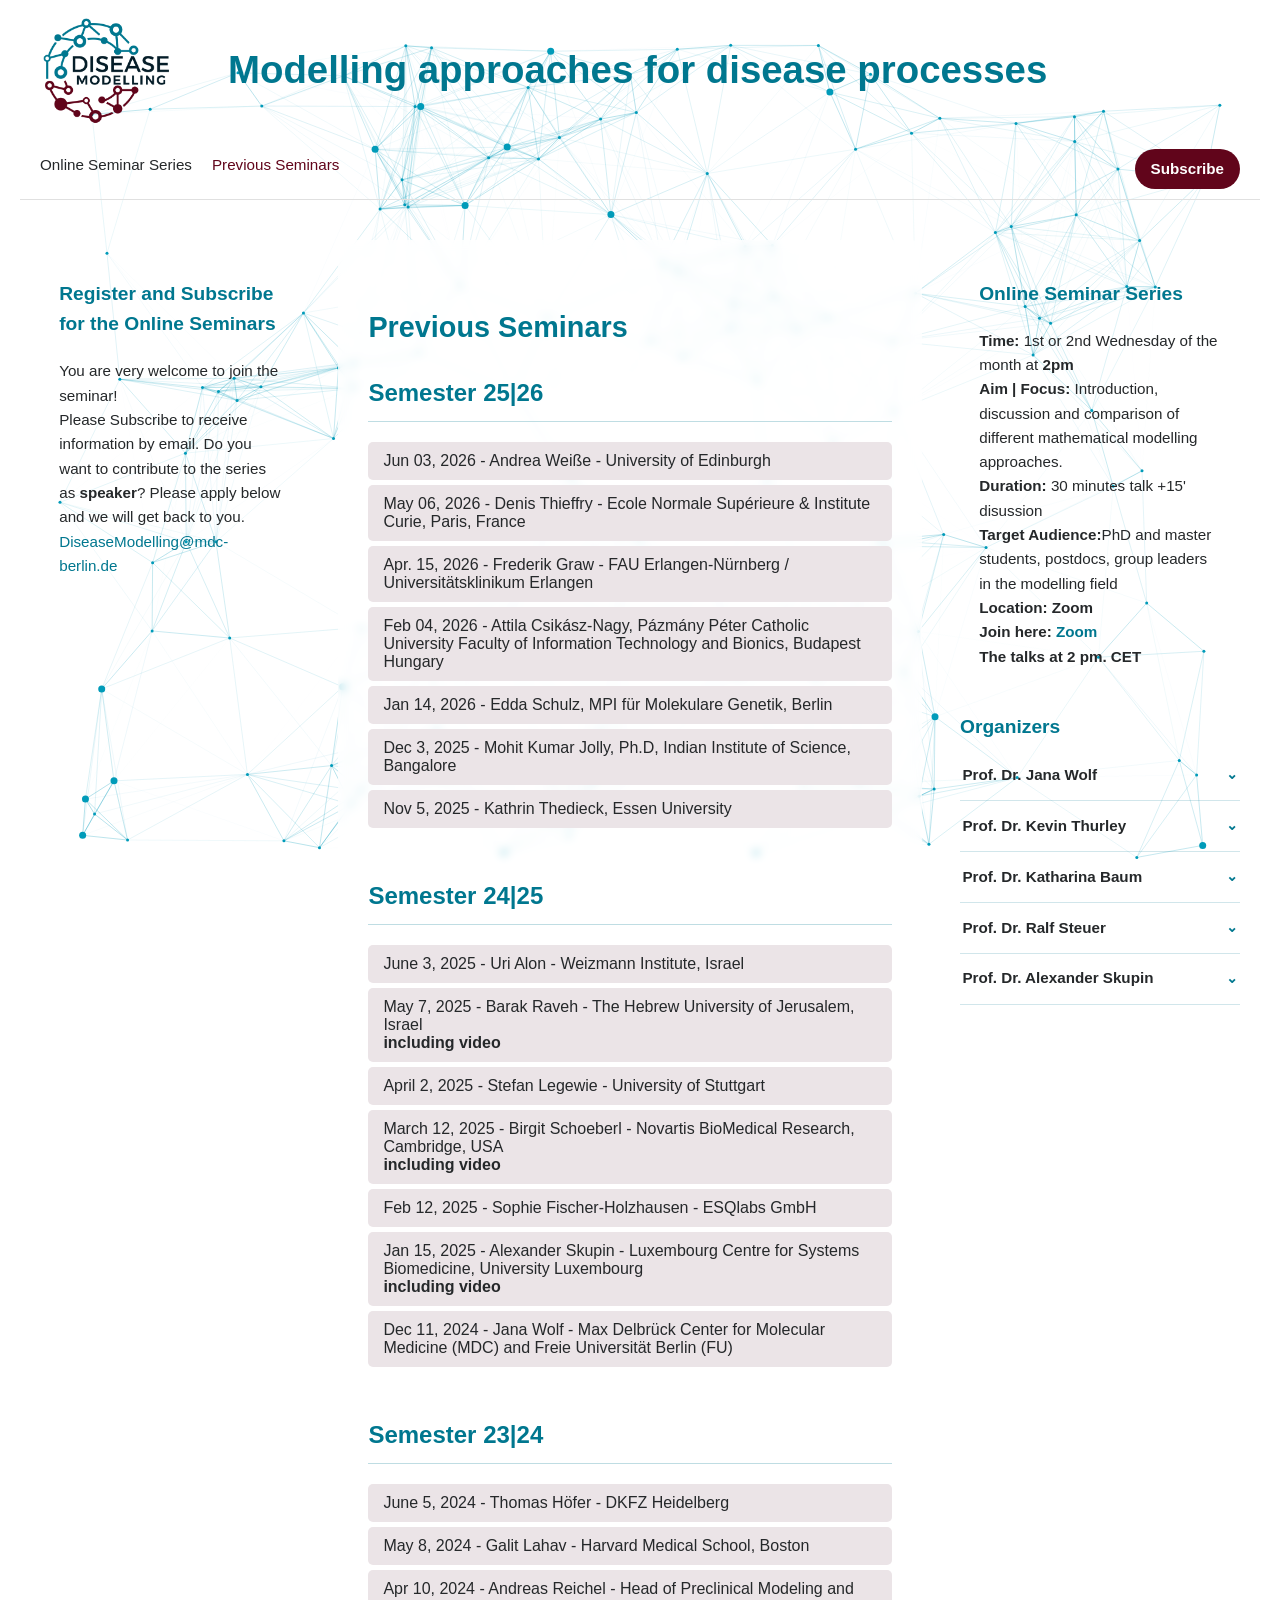
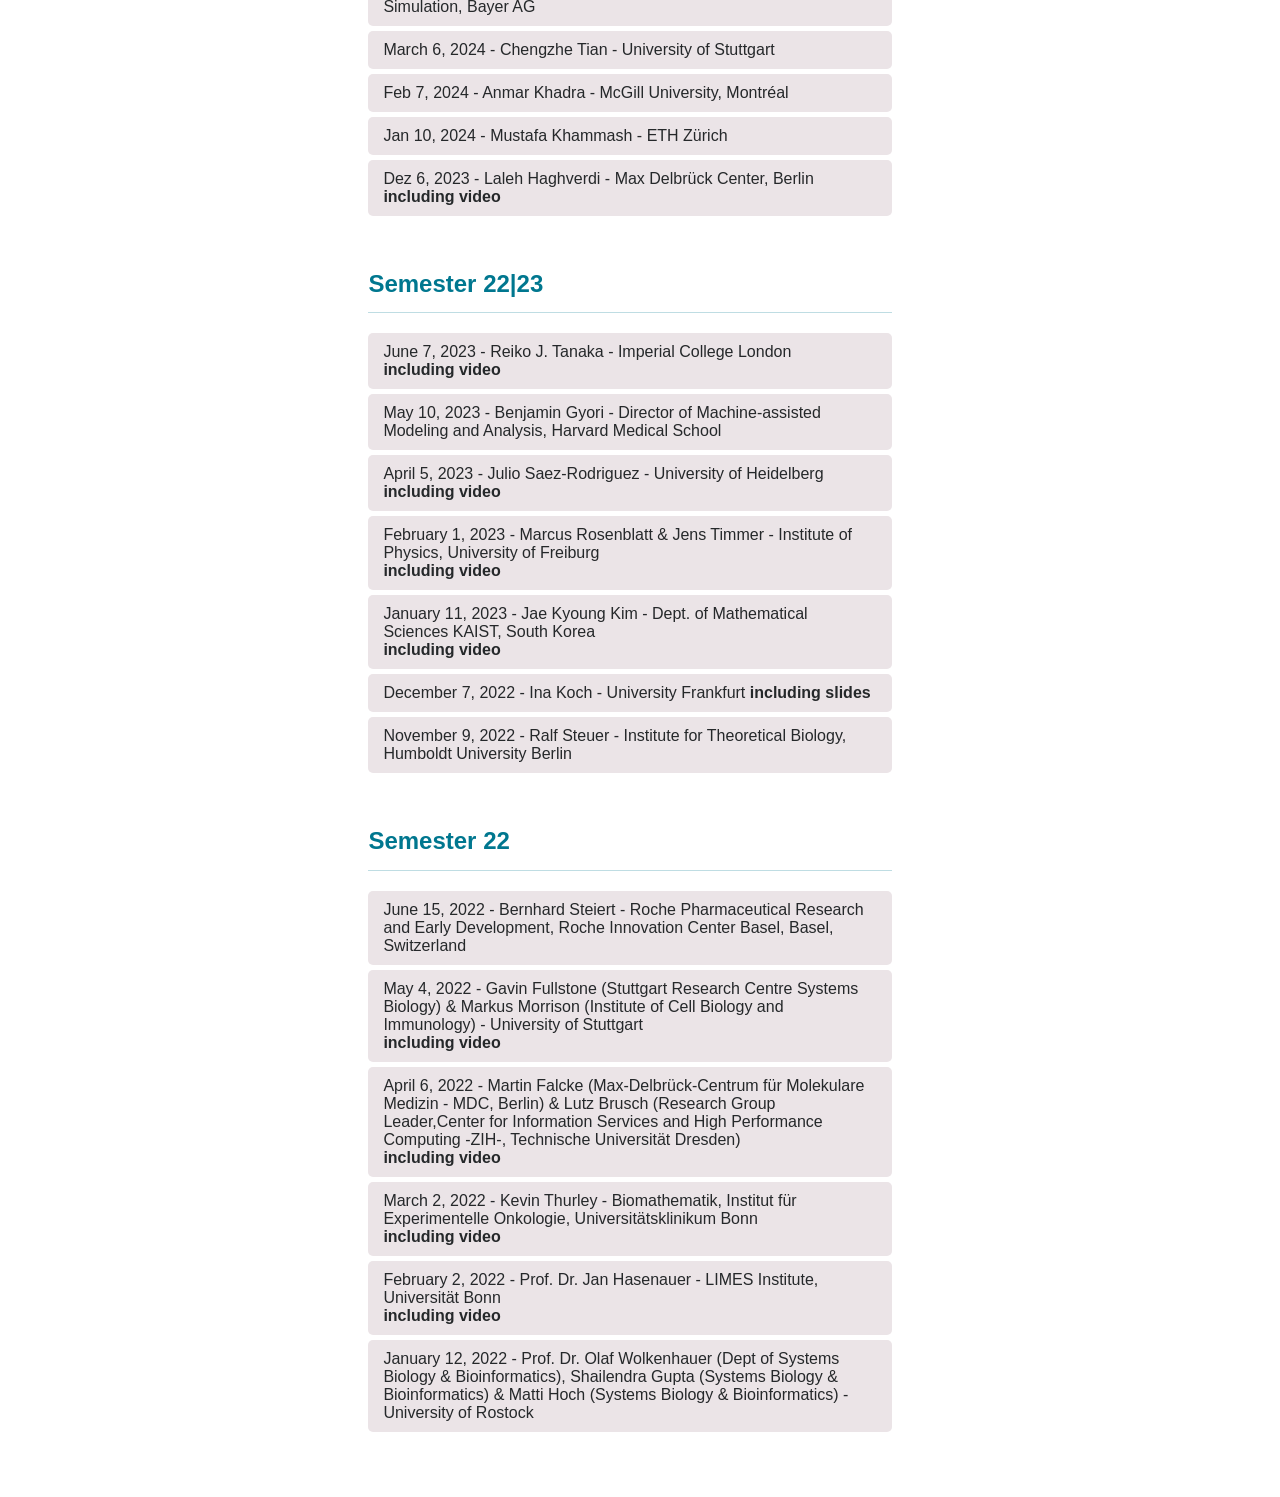
==== commit 612ac2a5: "Update Previous-Seminars.html" ====
--- a/docs/Previous-Seminars.html
+++ b/docs/Previous-Seminars.html
@@ -4,6 +4,7 @@
     <meta charset="UTF-8">
 	<meta name="viewport" content="width=device-width, initial-scale=1.0">
     <title>Previous-Seminars</title>
+	<link rel="icon" type="image/png" href="images/favicon.png">
     <link rel="stylesheet" href="static/css/style.css">
 	<!-- Mobile Styles -->
 	<link rel="stylesheet" href="static/css/mobile.css" media="screen and (max-width: 1024px)">
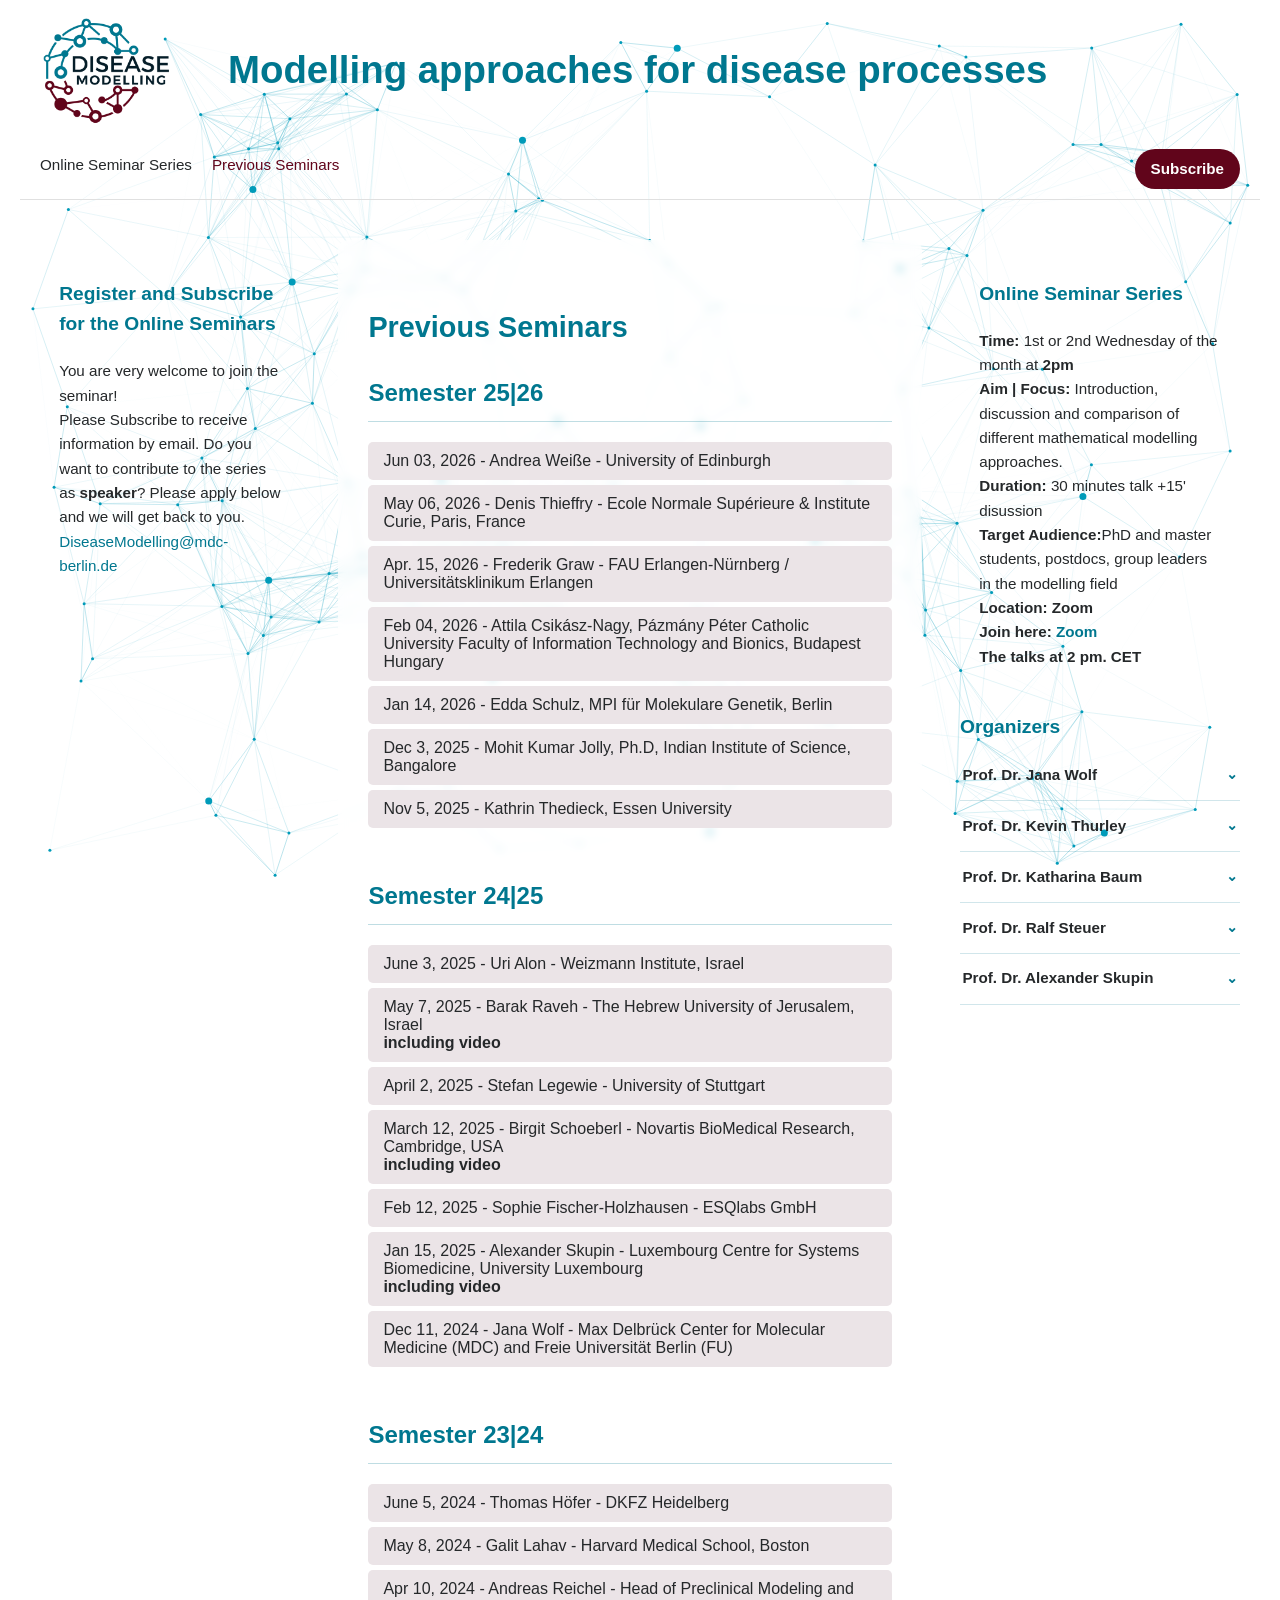
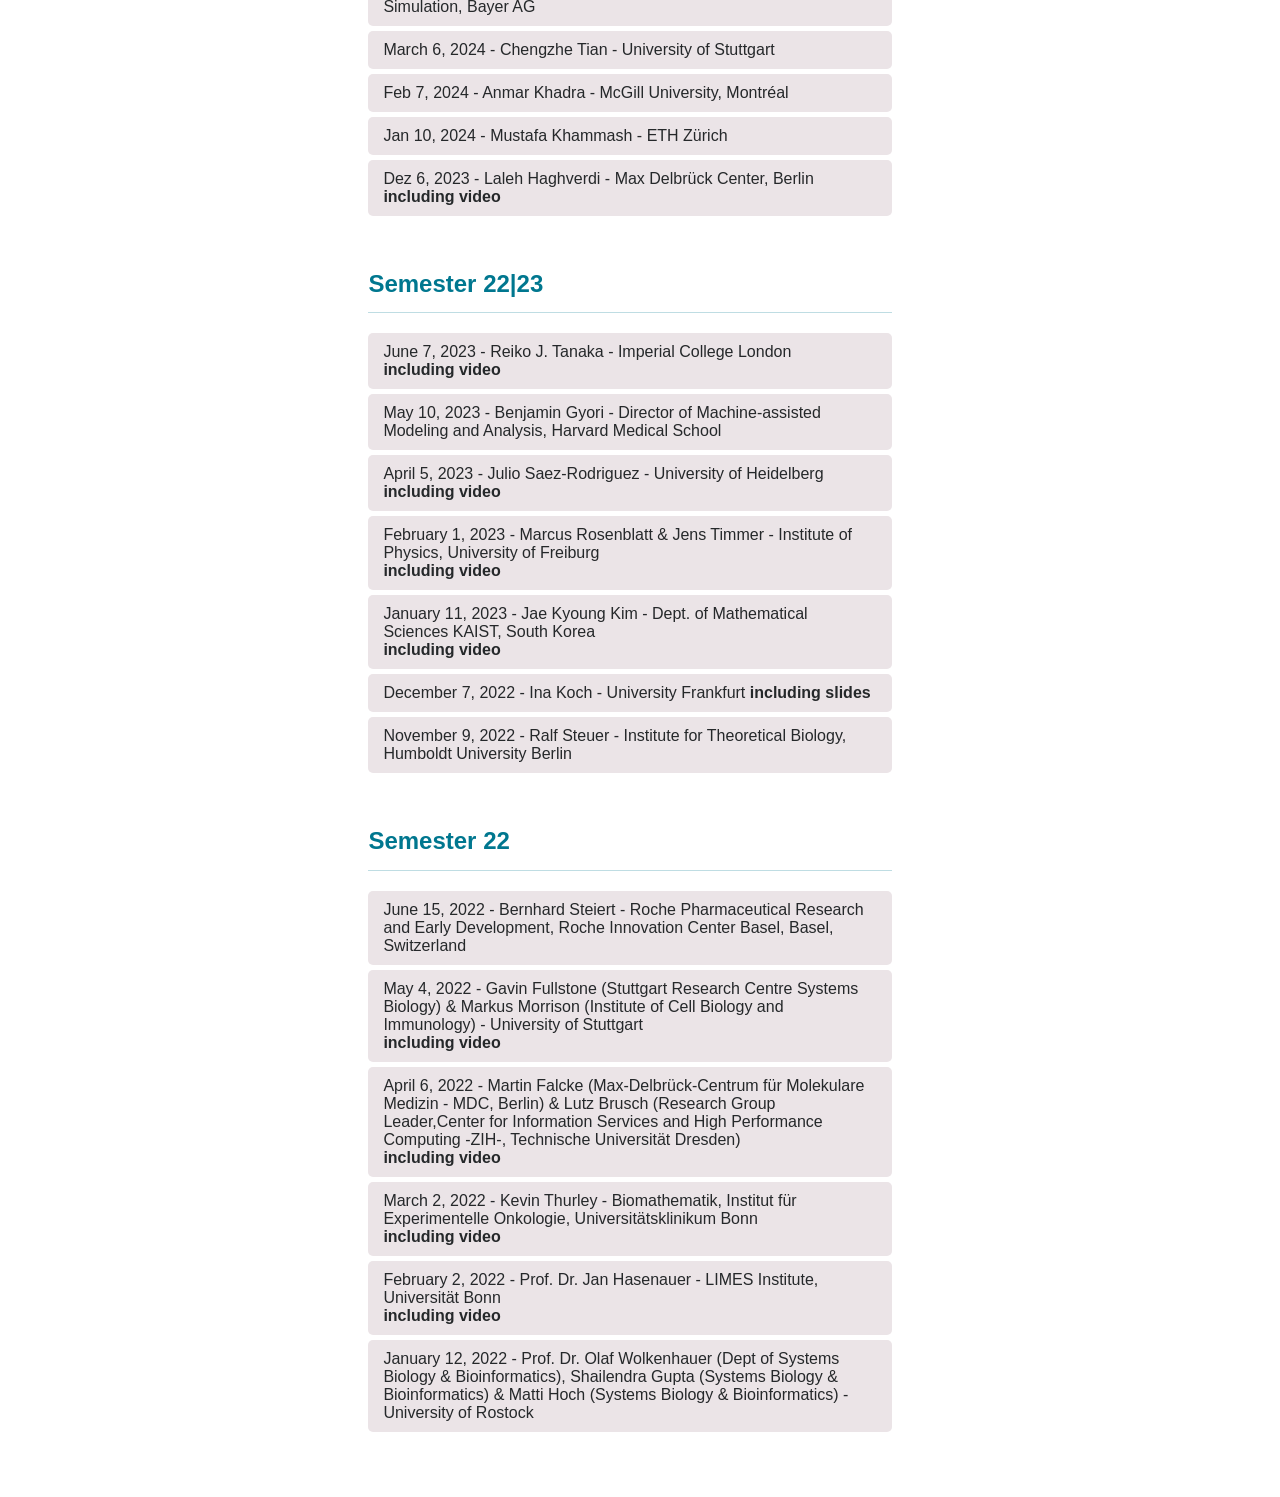
==== commit 583b0160: "Update Previous-Seminars.html" ====
--- a/docs/Previous-Seminars.html
+++ b/docs/Previous-Seminars.html
@@ -4,7 +4,7 @@
     <meta charset="UTF-8">
 	<meta name="viewport" content="width=device-width, initial-scale=1.0">
     <title>Previous-Seminars</title>
-	<link rel="icon" type="image/png" href="images/favicon.png">
+	<link rel="icon" type="image/png" href="images/flavicon.png">
     <link rel="stylesheet" href="static/css/style.css">
 	<!-- Mobile Styles -->
 	<link rel="stylesheet" href="static/css/mobile.css" media="screen and (max-width: 1024px)">
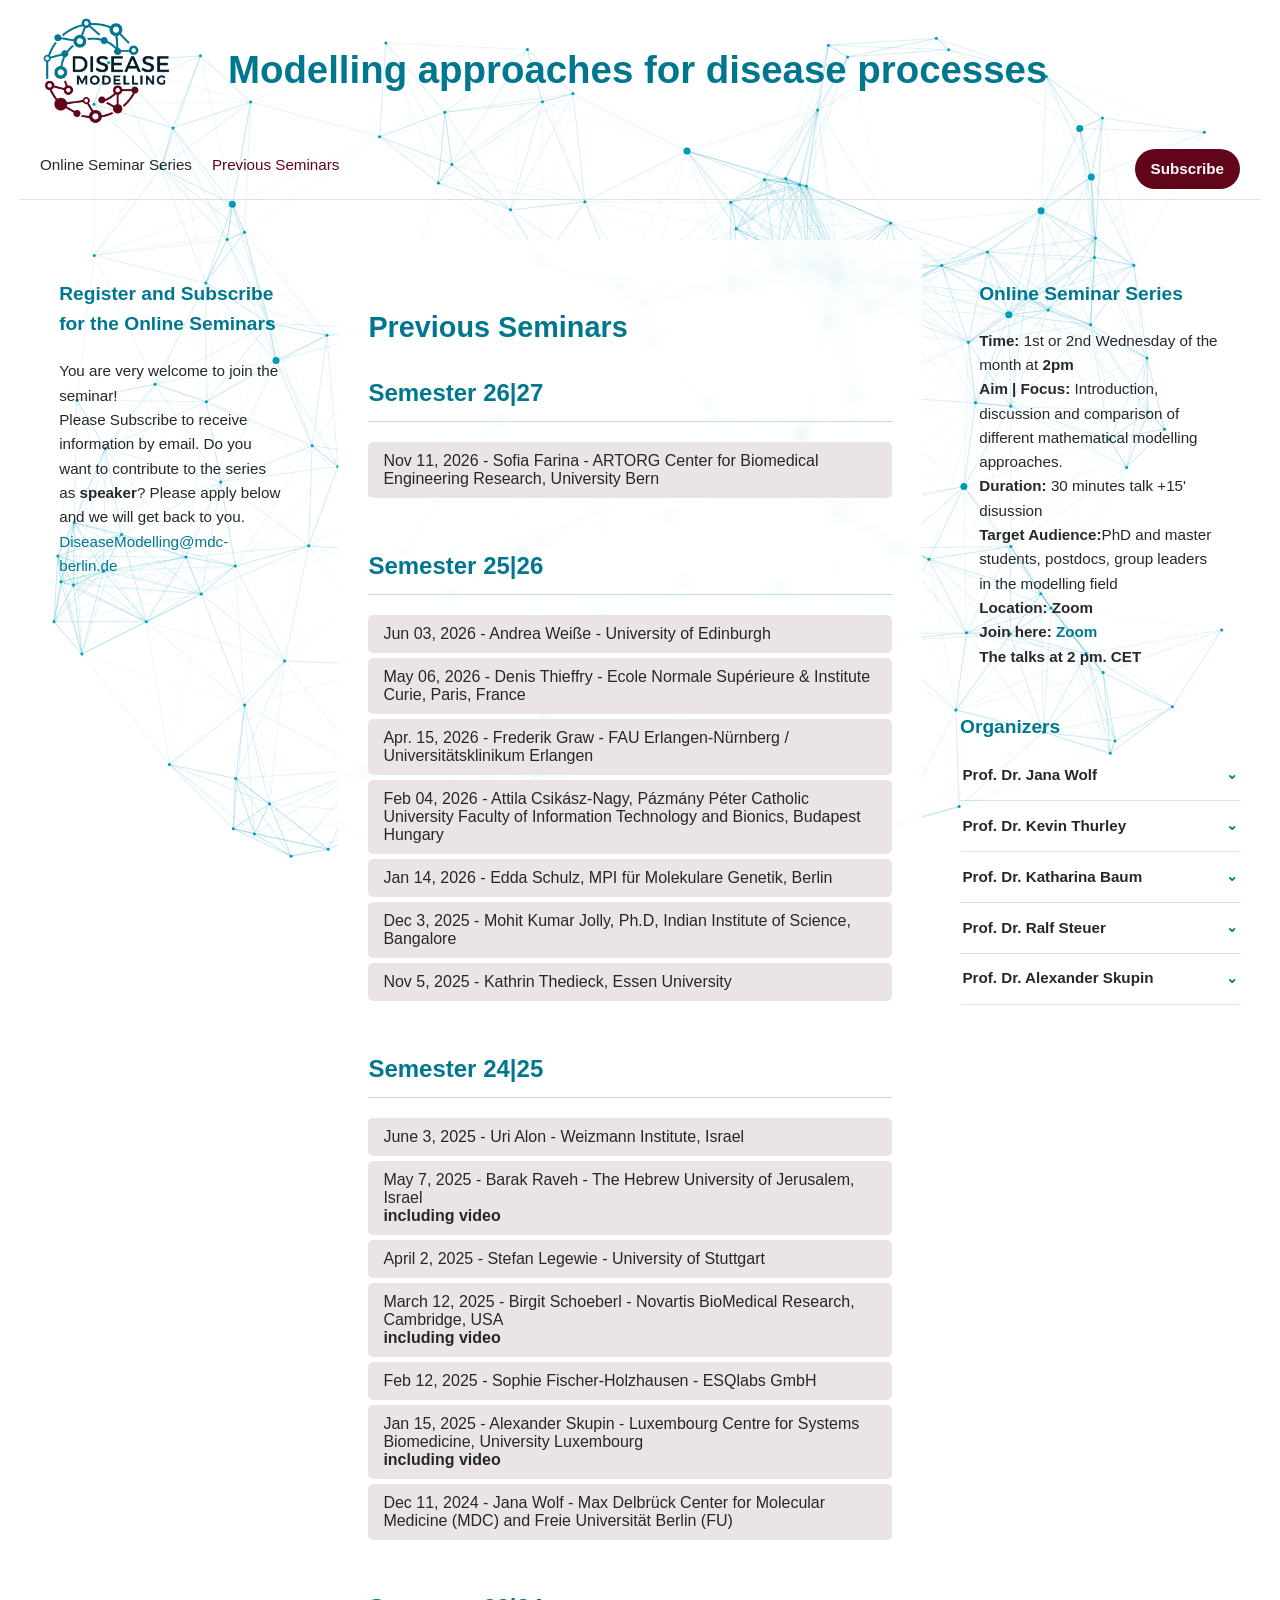
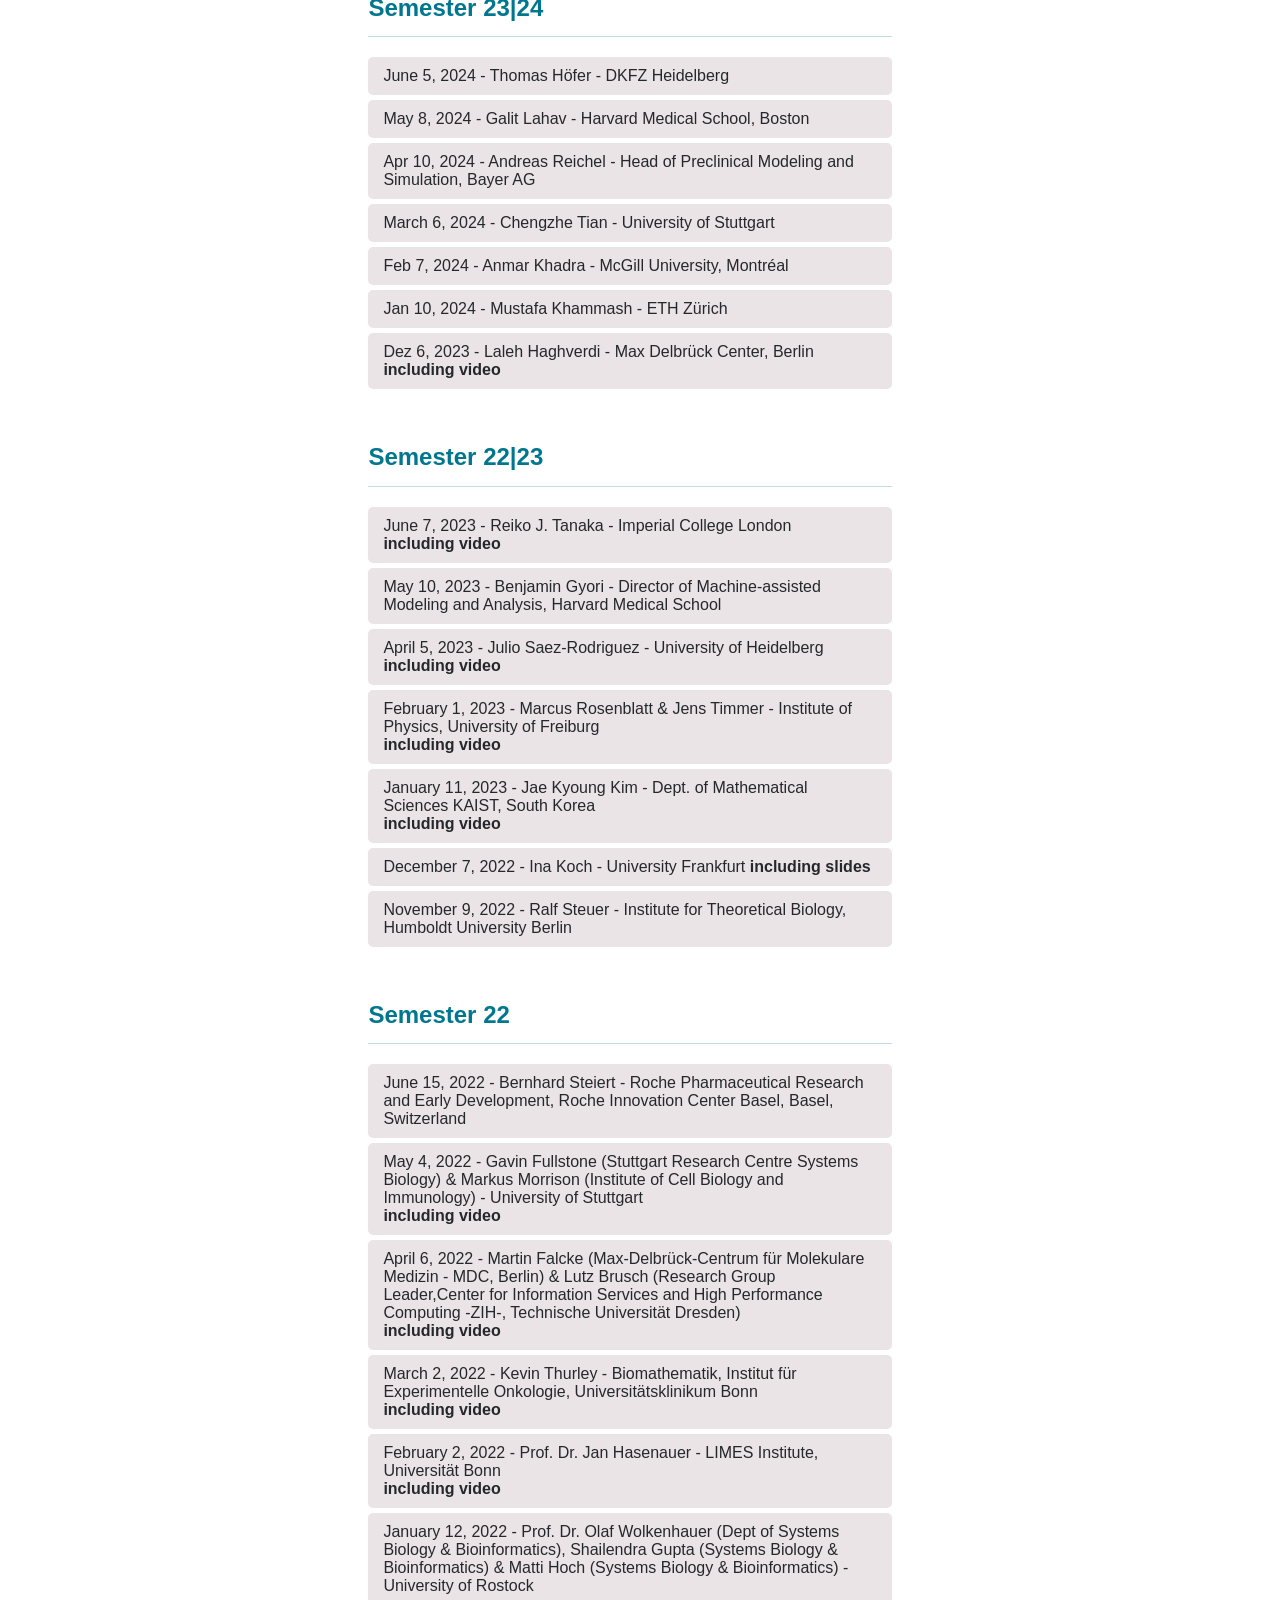
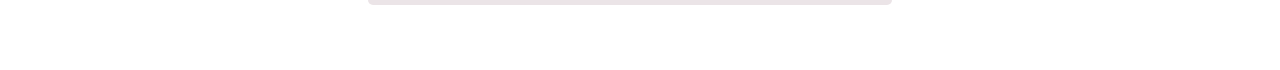
==== commit 3bcd8a44: "Update Previous-Seminars.html" ====
--- a/docs/Previous-Seminars.html
+++ b/docs/Previous-Seminars.html
@@ -70,6 +70,24 @@
   <!-- MITTE BEREICH: Markdown -->
  <div class="main-content">
     <h1>Previous Seminars</h1>
+	<h2>Semester 26|27</h2>
+	 <div class="accordion">
+          <button class="accordion-button">Nov 11, 2026 - Sofia Farina - ARTORG Center for Biomedical Engineering Research, University Bern</button>
+          <div class="accordion-content">
+            <p><strong>Location:</strong> <a href="https://mdc-berlin.zoom-x.de/j/68257564396?pwd=M8Skb6Gi0xsJrWRsuGHLBy3GBMdJlD.1">Zoom</a></p>
+            <p><strong>Multiscale Brain Energy Metabolism: From Astrocytic Dysfunction to Cortical Circuits and Vascular Architecture</strong></p>
+            <p>Brain energy metabolism is regulated across multiple spatial scales, 
+				from intracellular metabolic pathways in individual cells to the vascular networks supplying oxygen and glucose across entire brain regions. Disruptions to this regulation are central to neurodegenerative diseases, 
+				yet the mechanistic links between metabolic dysfunction and structural remodelling remain poorly understood.  Here, we present three multiscale mathematical and computational frameworks that bridge cellular, circuit, 
+				and whole brain levels to investigate neuro glial vascular (NGV) dynamics. </p>
+            <p>At the cellular scale, using realistic three dimensional reconstructions of human astrocytes from Alzheimer's disease (AD) and age matched controls, we couple intracellular metabolic pathways with cell specific morphology to quantify how disease associated structural remodelling influences energetic capacity.
+				Our simulations reveal that AD related metabolic dysfunction arises from cumulative impairments across pathways, reducing astrocytic metabolic support to neurons, while morphological changes may partially compensate for these deficits. Extending to the circuit scale, we integrate an electro-morphologically detailed neuronal model with a comprehensive NGV metabolic framework in a reconstructed rat neocortex. 
+				This model captures heterogeneous electro metabolic coupling across cortical layers and reveals that ageing related metabolic decline affects middle cortical layers. </p>
+            <p>Finally, at the whole brain vascular level, we develop an automated method for artery–vein (A-V) classification in mouse vasculature datasets, which commonly lack A-V labelling restricting their applicability for cerebrovascular research. 
+				By extracting morphological and topological features from penetrating vascular trees and training a classifier, we achieve high labelling accuracy, a critical step towards leveraging these datasets to be able to better understand vascular structure, set up simulations to quantify blood flow regulation and metabolite transport in health and disease. 
+				Together, these approaches demonstrate how integrating geometry, dynamics, and topology within multiscale models can advance our understanding of brain metabolism and vascular organization in both healthy and diseased states.</p>
+          </div>
+        </div>
 <h2>Semester 25|26</h2>
 
 <div class="accordion">
